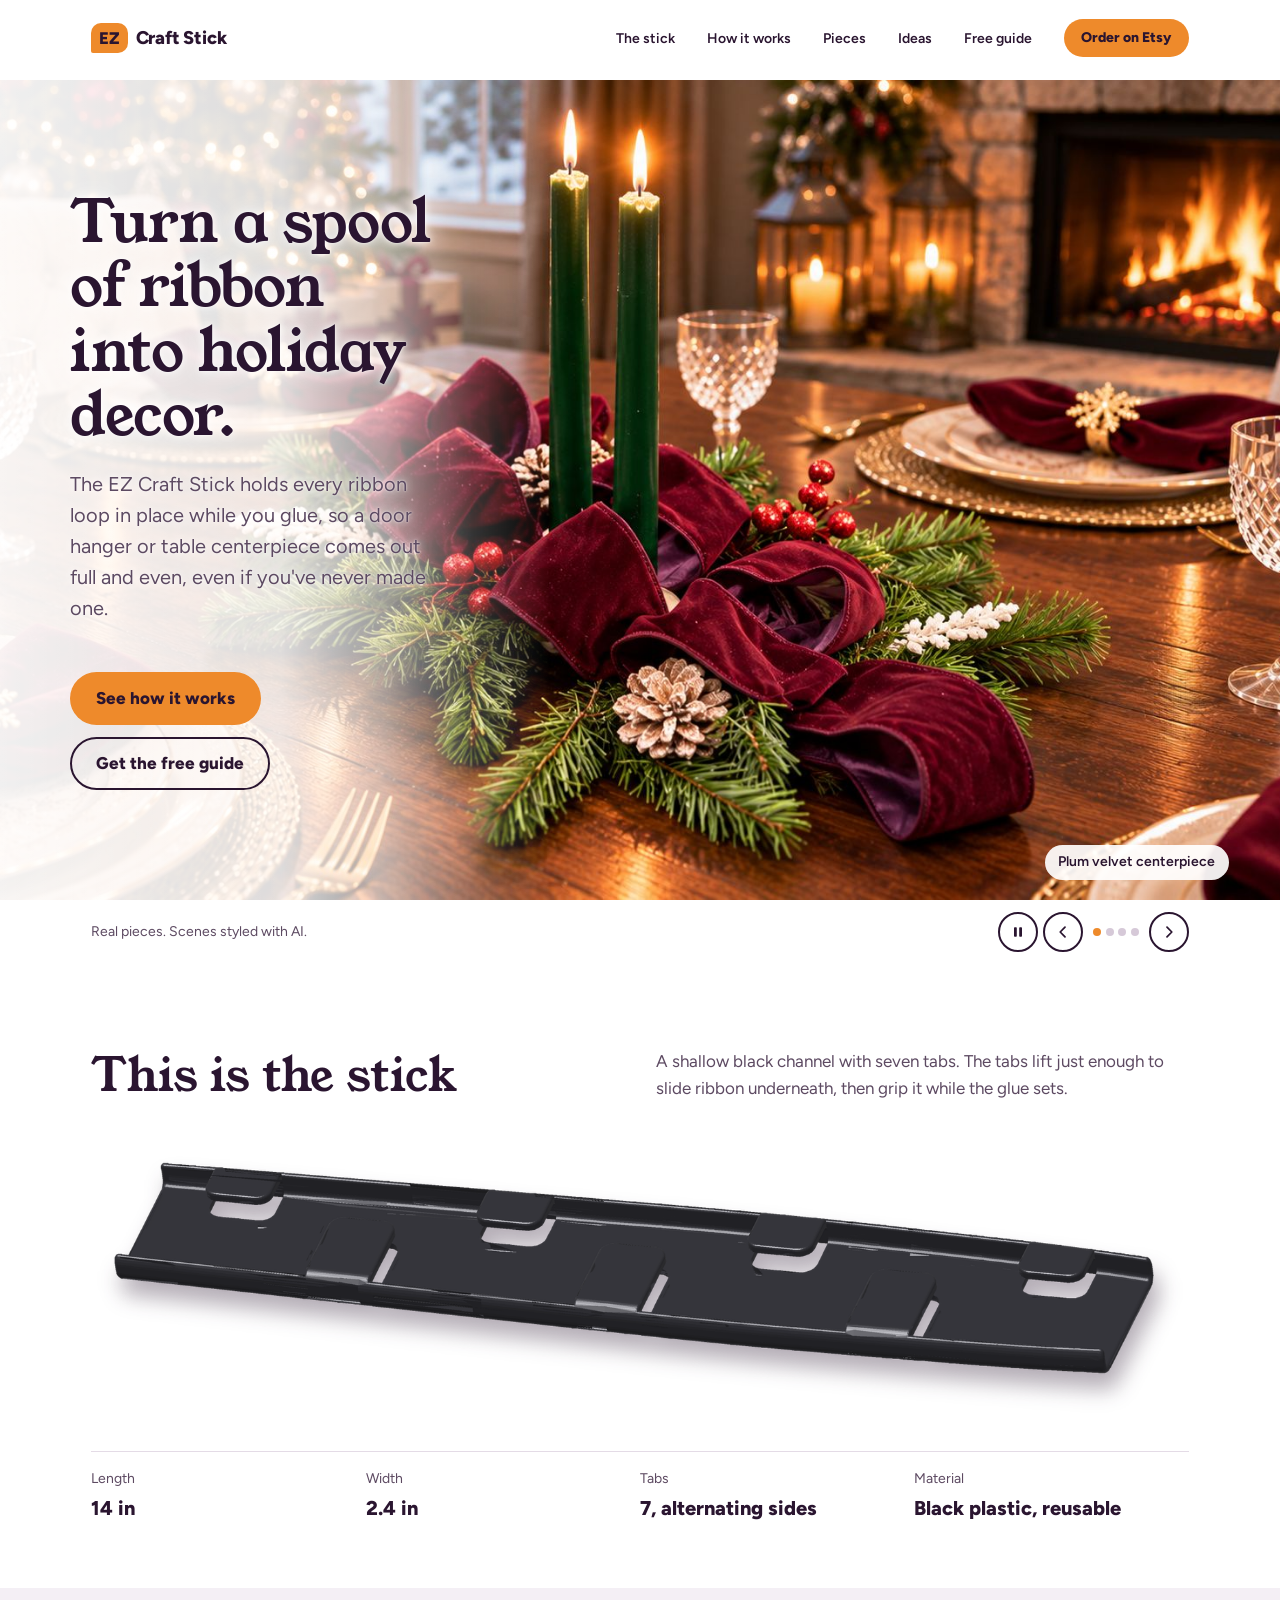
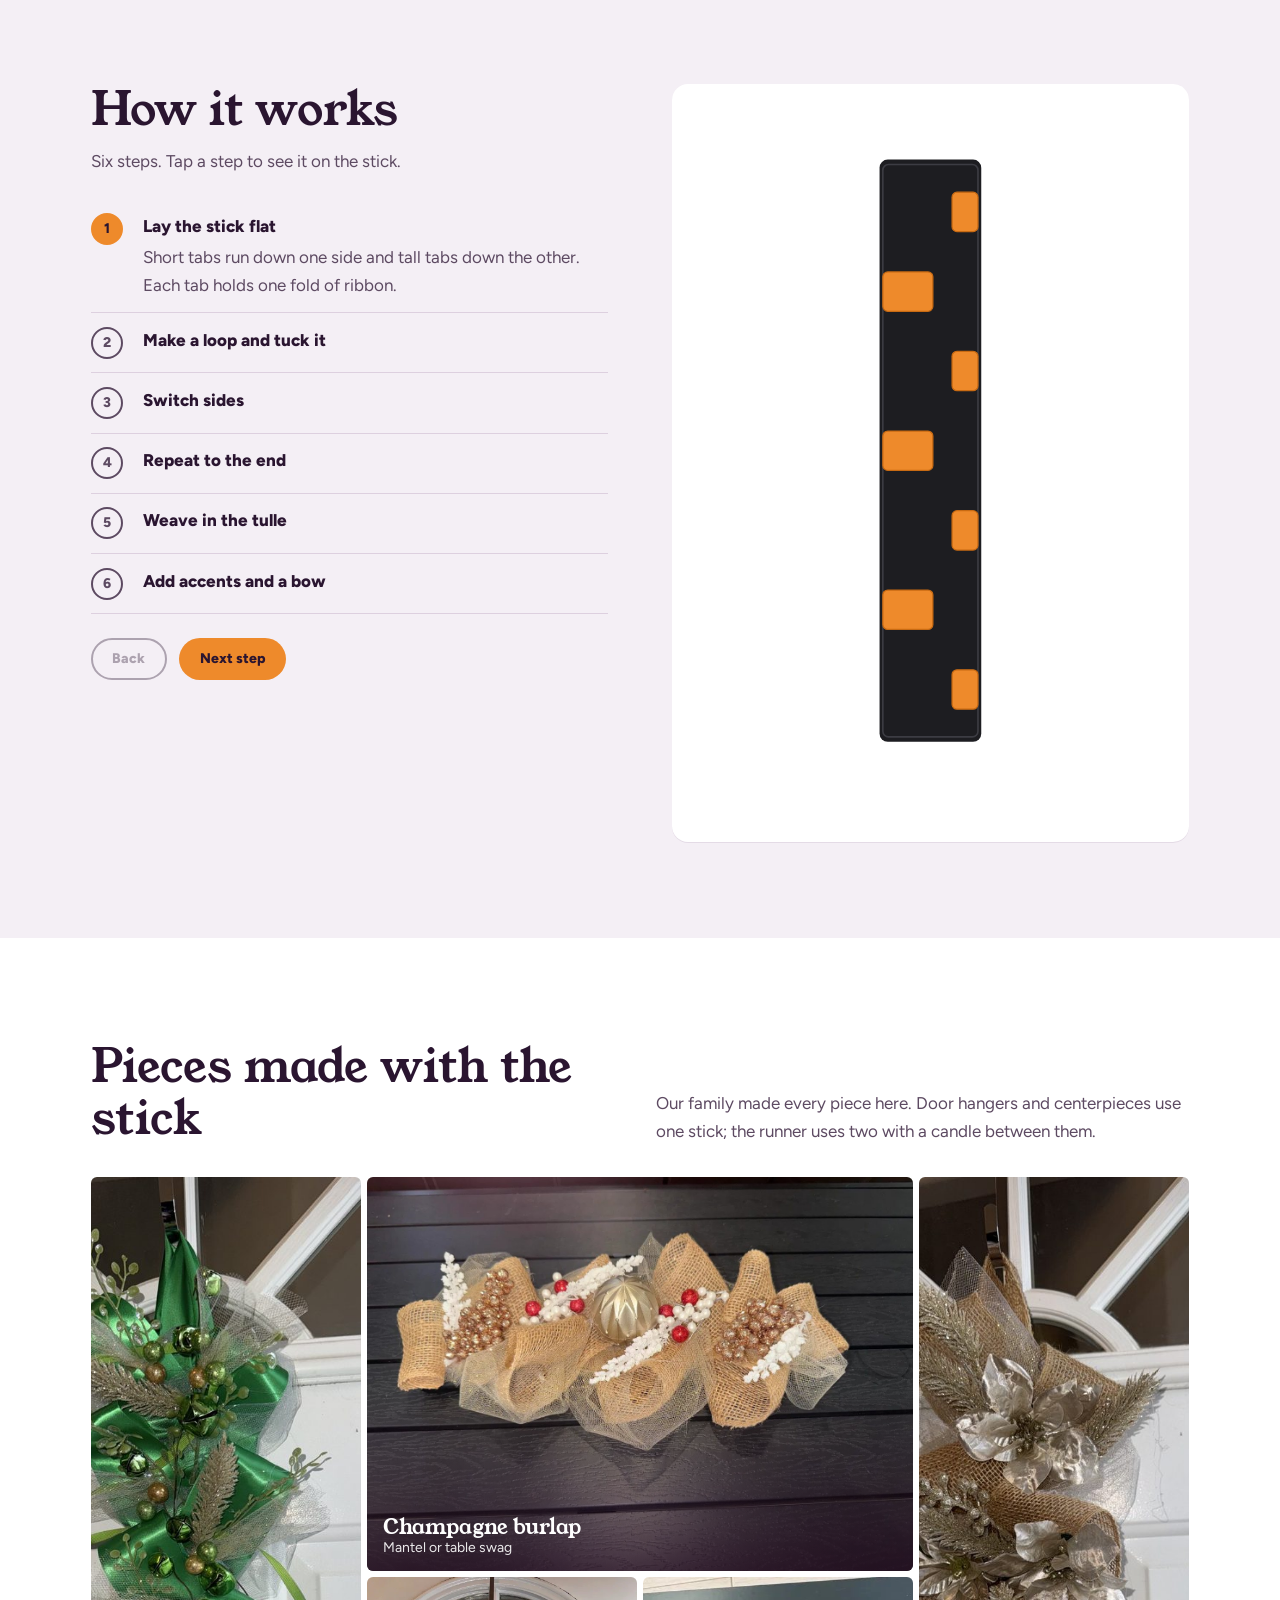
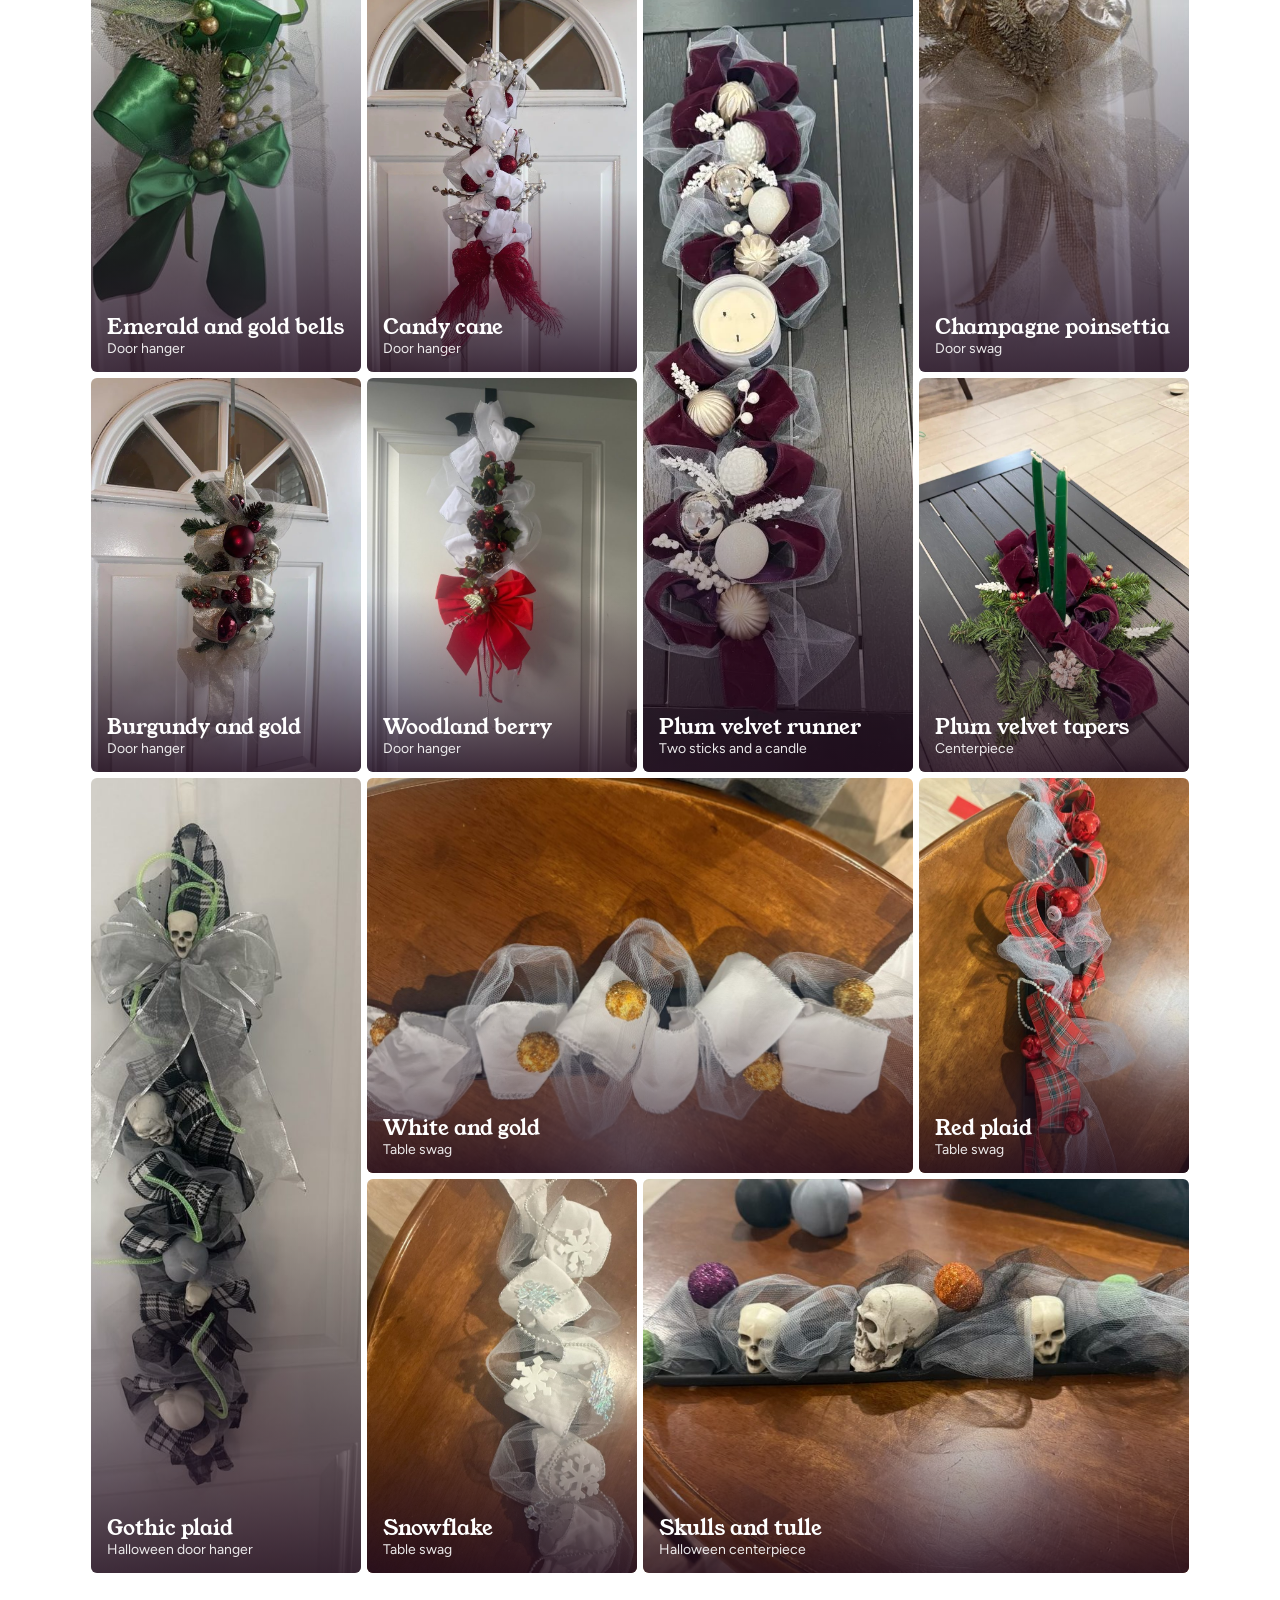
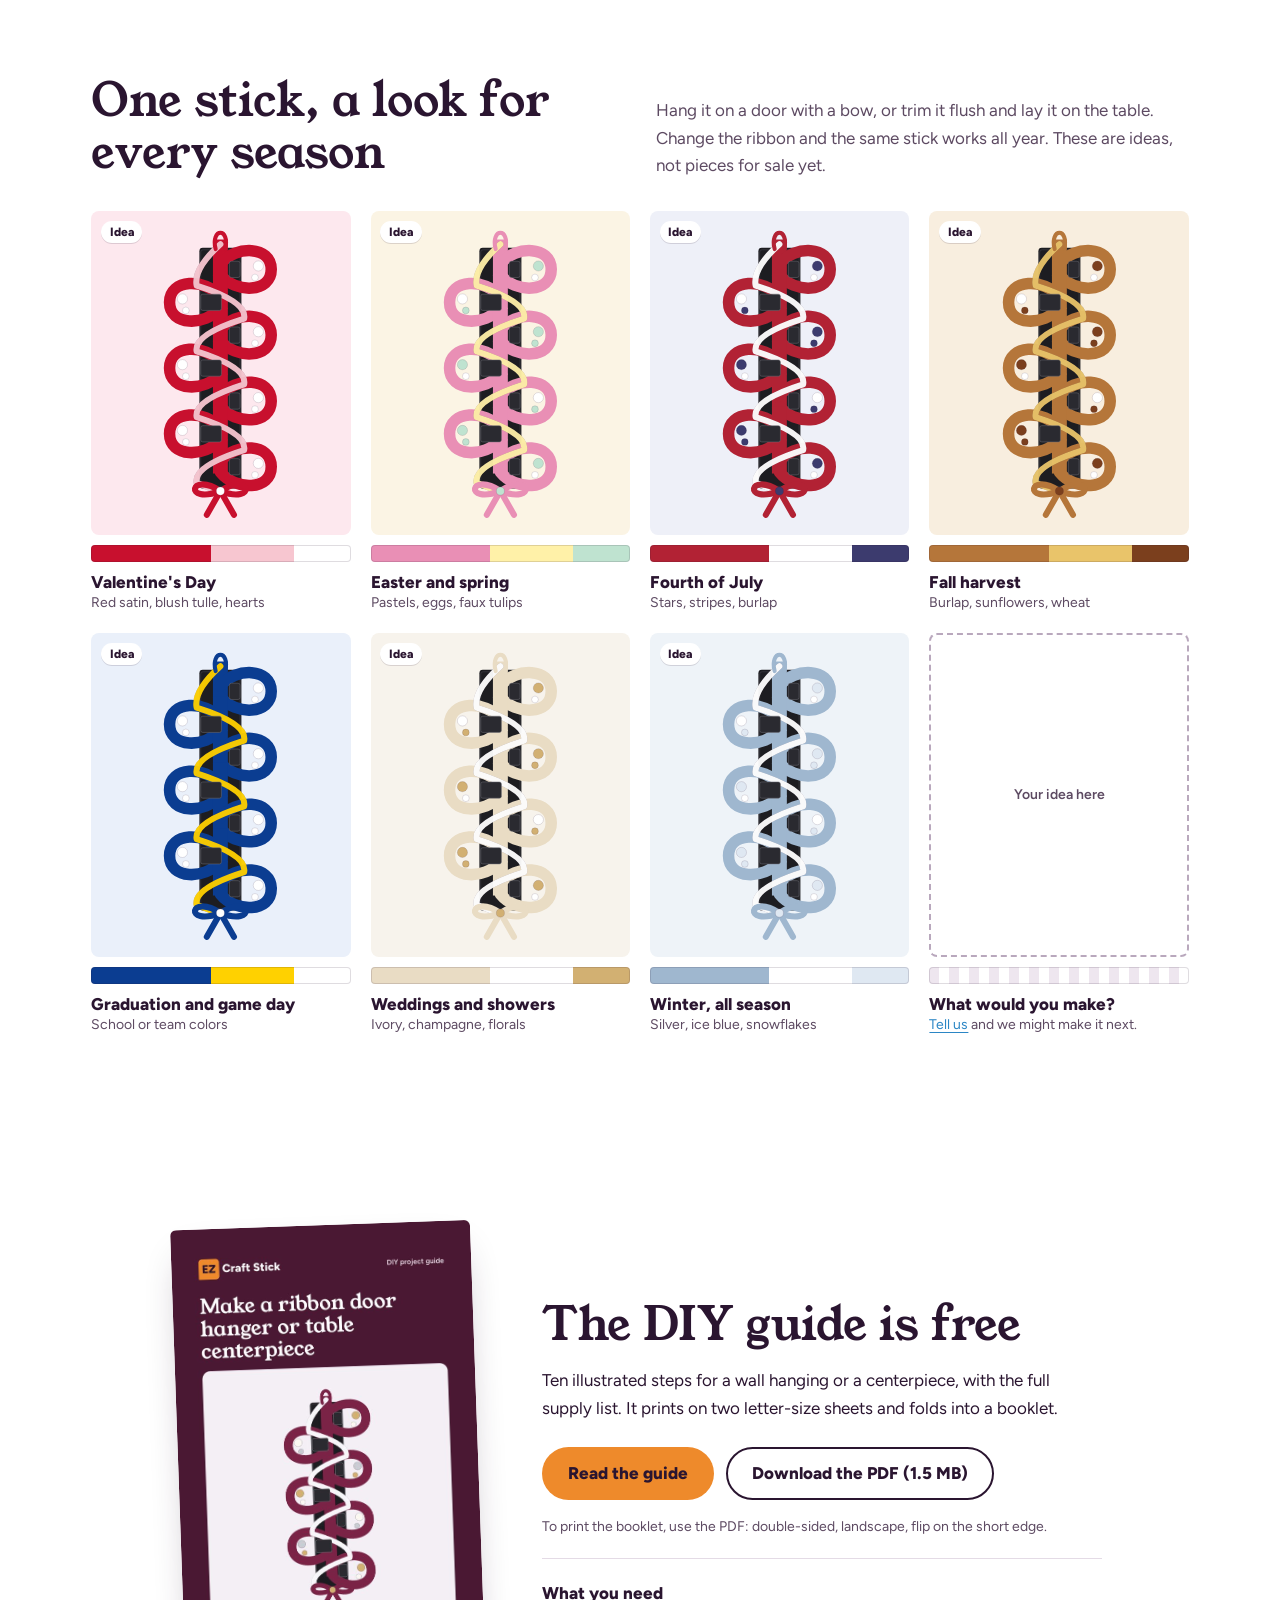
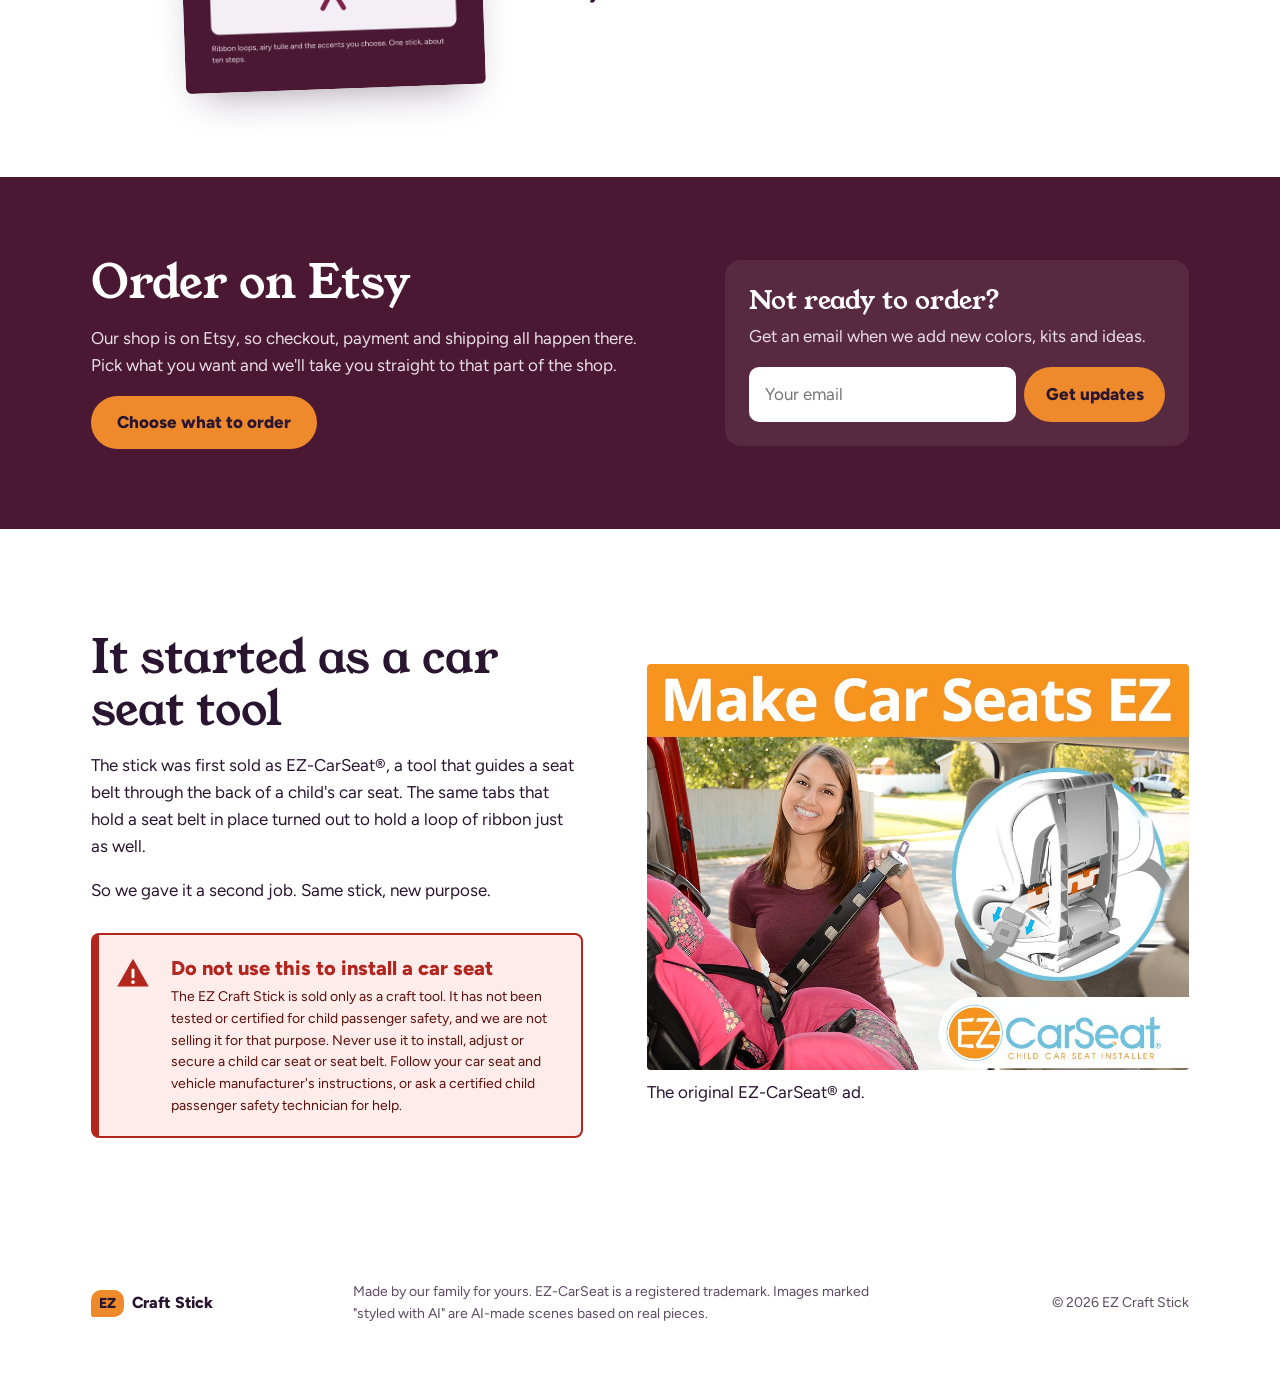
==== index.html @ 7031c2cc "Add EZ Craft Stick landing site Static site: home page, web guide, hidden makers page, DIY guide PDF" ====
<!DOCTYPE html>
<html lang="en">
<head>
  <meta charset="utf-8">
  <meta name="viewport" content="width=device-width, initial-scale=1">
  <title>EZ Craft Stick</title>
  <meta name="description" content="A 14-inch black stick with seven tabs that turns a spool of ribbon into a door hanger or table centerpiece. See how it works, get the free DIY guide, and sign up for launch updates.">
  <link rel="stylesheet" href="styles.css">
</head>
<body>
  <a class="skip" href="#main">Skip to content</a>

  <header class="site-header" id="site-header">
    <div class="site-header__inner">
      <a class="wordmark" href="#top" aria-label="EZ Craft Stick home">
        <span class="wordmark__ez">EZ</span><span class="wordmark__name">Craft Stick</span>
      </a>
      <button type="button" class="menu-btn" aria-expanded="false" aria-controls="main-nav">
        <svg viewBox="0 0 24 24" aria-hidden="true"><path class="i-open" d="M4 7h16M4 12h16M4 17h16"/><path class="i-close" d="M6 6l12 12M18 6 6 18"/></svg>
        <span>Menu</span>
      </button>
      <nav aria-label="Main" id="main-nav">
        <ul class="nav">
          <li><a href="#stick">The stick</a></li>
          <li><a href="#how">How it works</a></li>
          <li><a href="#pieces">Pieces</a></li>
          <li><a href="#ideas">Ideas</a></li>
          <li><a href="#guide">Free guide</a></li>
          <li><button type="button" class="nav__cta" data-open-order>Order on Etsy</button></li>
        </ul>
      </nav>
    </div>
  </header>

  <main id="main">
    <!-- HERO: full-screen rotating scenes with a white fade behind the text -->
    <section class="hero" id="top" aria-labelledby="hero-title">
      <div class="hero__stage carousel" id="hero-carousel" role="region" aria-roledescription="carousel" aria-label="Styled scenes">
        <div class="carousel__track">
          <figure class="carousel__slide is-active" role="group" aria-roledescription="slide" aria-label="1 of 4">
            <img src="assets/img/hero-plum-centerpiece.jpg" alt="Plum velvet centerpiece with green taper candles on a holiday dinner table" width="1672" height="941">
            <figcaption>Plum velvet centerpiece</figcaption>
          </figure>
          <figure class="carousel__slide" role="group" aria-roledescription="slide" aria-label="2 of 4">
            <img src="assets/img/hero-candy-cane-double-door.jpg" alt="Two white and red ribbon door hangers on a pair of white front doors decorated for Christmas" width="1672" height="941" loading="lazy">
            <figcaption>Candy cane door hangers, one per door</figcaption>
          </figure>
          <figure class="carousel__slide" role="group" aria-roledescription="slide" aria-label="3 of 4">
            <img src="assets/img/hero-snowflake-doorway.jpg" alt="White and silver ribbon door hanger with snowflakes on a dark front door with lanterns" width="1672" height="941" loading="lazy">
            <figcaption>Snowflake door hanger</figcaption>
          </figure>
          <figure class="carousel__slide" role="group" aria-roledescription="slide" aria-label="4 of 4">
            <img src="assets/img/hero-icy-winter-table.jpg" alt="White and silver ribbon table runner with snowflakes and candles on a long dining table" width="1672" height="941" loading="lazy">
            <figcaption>Icy winter table runner</figcaption>
          </figure>
        </div>
        <div class="hero__fade" aria-hidden="true"></div>
        <div class="hero__text">
          <h1 id="hero-title">Turn a spool of ribbon into holiday decor.</h1>
          <p>The EZ Craft Stick holds every ribbon loop in place while you glue, so a door hanger or table centerpiece comes out full and even, even if you've never made one.</p>
          <div class="actions">
            <a class="btn btn--primary" href="#how">See how it works</a>
            <a class="btn btn--quiet" href="#guide">Get the free guide</a>
          </div>
        </div>
      </div>
      <div class="hero__bar">
        <p class="carousel__note">Real pieces. Scenes styled with AI.</p>
        <div class="carousel__controls">
          <button type="button" class="carousel__btn" data-carousel="pause" aria-controls="hero-carousel" aria-label="Pause slideshow">
            <svg viewBox="0 0 20 20" aria-hidden="true"><rect class="i-pause" x="5" y="4" width="3.5" height="12" rx="1"/><rect class="i-pause" x="11.5" y="4" width="3.5" height="12" rx="1"/><path class="i-play" d="M6 4l10 6-10 6z"/></svg>
          </button>
          <button type="button" class="carousel__btn" data-carousel="prev" aria-controls="hero-carousel" aria-label="Previous scene">
            <svg viewBox="0 0 20 20" aria-hidden="true"><path d="M12.5 4L6.5 10l6 6" fill="none" stroke="currentColor" stroke-width="2.2" stroke-linecap="round" stroke-linejoin="round"/></svg>
          </button>
          <span class="carousel__dots" aria-hidden="true"><i class="is-active"></i><i></i><i></i><i></i></span>
          <button type="button" class="carousel__btn" data-carousel="next" aria-controls="hero-carousel" aria-label="Next scene">
            <svg viewBox="0 0 20 20" aria-hidden="true"><path d="M7.5 4l6 6-6 6" fill="none" stroke="currentColor" stroke-width="2.2" stroke-linecap="round" stroke-linejoin="round"/></svg>
          </button>
        </div>
      </div>
    </section>

    <!-- INSTAGRAM REELS: hidden until the videos and Instagram account exist. Remove "hidden" to show. -->
    <section class="reels" aria-labelledby="reels-title" hidden>
      <div class="reels__head">
        <h2 id="reels-title">Watch one come together</h2>
        <p>Short videos of the stick in action, from first loop to finished bow.</p>
      </div>
      <!-- TODO: replace these tiles with the Instagram embed or a feed widget once the account has reels -->
      <ul class="reels__row" role="list">
        <li class="reel">
          <img src="assets/img/emerald-bells-door-hanger.jpg" alt="" width="952" height="1269" loading="lazy">
          <span class="reel__play" aria-hidden="true"><svg viewBox="0 0 24 24"><path d="M8 5l12 7-12 7z"/></svg></span>
          <span class="reel__caption">Emerald bells, start to finish</span>
        </li>
        <li class="reel">
          <img src="assets/img/candy-cane-door-hanger.jpg" alt="" width="952" height="1269" loading="lazy">
          <span class="reel__play" aria-hidden="true"><svg viewBox="0 0 24 24"><path d="M8 5l12 7-12 7z"/></svg></span>
          <span class="reel__caption">How to tuck a loop under a tab</span>
        </li>
        <li class="reel">
          <img src="assets/img/plum-velvet-table-runner.jpg" alt="" width="952" height="1269" loading="lazy">
          <span class="reel__play" aria-hidden="true"><svg viewBox="0 0 24 24"><path d="M8 5l12 7-12 7z"/></svg></span>
          <span class="reel__caption">Two sticks, one table runner</span>
        </li>
        <li class="reel">
          <img src="assets/img/burgundy-gold-door-hanger.jpg" alt="" width="952" height="1269" loading="lazy">
          <span class="reel__play" aria-hidden="true"><svg viewBox="0 0 24 24"><path d="M8 5l12 7-12 7z"/></svg></span>
          <span class="reel__caption">Weaving in the tulle</span>
        </li>
        <li class="reel">
          <img src="assets/img/plum-velvet-taper-centerpiece.jpg" alt="" width="952" height="1269" loading="lazy">
          <span class="reel__play" aria-hidden="true"><svg viewBox="0 0 24 24"><path d="M8 5l12 7-12 7z"/></svg></span>
          <span class="reel__caption">A taper candle centerpiece</span>
        </li>
      </ul>
      <p class="reels__soon">Reels coming soon. These tiles show where the videos will play.</p>
    </section>

    <!-- THE STICK -->
    <section class="stick" id="stick" aria-labelledby="stick-title">
      <div class="stick__head">
        <h2 id="stick-title">This is the stick</h2>
        <p>A shallow black channel with seven tabs. The tabs lift just enough to slide ribbon underneath, then grip it while the glue sets.</p>
      </div>
      <figure class="stick__figure">
        <img src="assets/img/stick-black-3d.png" alt="The EZ Craft Stick: a long black plastic channel with tabs along both edges" width="1600" height="391">
      </figure>
      <dl class="specs">
        <div><dt>Length</dt><dd>14 in</dd></div>
        <div><dt>Width</dt><dd>2.4 in</dd></div>
        <div><dt>Tabs</dt><dd>7, alternating sides</dd></div>
        <div><dt>Material</dt><dd>Black plastic, reusable</dd></div>
      </dl>
    </section>

    <!-- HOW IT WORKS: interactive, a real sequence -->
    <section class="how" id="how" aria-labelledby="how-title">
      <div class="how__inner">
        <div class="how__head">
          <h2 id="how-title">How it works</h2>
          <p class="how__lede">Six steps. Tap a step to see it on the stick.</p>
        </div>
        <div class="how__copy">

          <ol class="stepper" id="stepper">
            <li>
              <button type="button" aria-controls="diagram" data-go="1">
                <span class="stepper__title">Lay the stick flat</span>
                <span class="stepper__body">Short tabs run down one side and tall tabs down the other. Each tab holds one fold of ribbon.</span>
              </button>
            </li>
            <li>
              <button type="button" aria-controls="diagram" data-go="2">
                <span class="stepper__title">Make a loop and tuck it</span>
                <span class="stepper__body">Pull the ribbon about 4 inches back over your fingers to form a loop. Tuck both edges under the top tab and glue.</span>
              </button>
            </li>
            <li>
              <button type="button" aria-controls="diagram" data-go="3">
                <span class="stepper__title">Switch sides</span>
                <span class="stepper__body">Make the next loop on the opposite side and tuck it under the next tab.</span>
              </button>
            </li>
            <li>
              <button type="button" aria-controls="diagram" data-go="4">
                <span class="stepper__title">Repeat to the end</span>
                <span class="stepper__body">Keep alternating, one loop per tab. Glue the ribbon at the bottom and trim.</span>
              </button>
            </li>
            <li>
              <button type="button" aria-controls="diagram" data-go="5">
                <span class="stepper__title">Weave in the tulle</span>
                <span class="stepper__body">Glue the tulle at the bottom, weave it back and forth between the loops, then fluff it.</span>
              </button>
            </li>
            <li>
              <button type="button" aria-controls="diagram" data-go="6">
                <span class="stepper__title">Add accents and a bow</span>
                <span class="stepper__body">Glue in ornaments, berries or stems. For a door hanger, add a hanging loop at the top and a bow at the bottom.</span>
              </button>
            </li>
          </ol>

          <div class="step-detail" aria-hidden="true">
            <p class="step-detail__count">Step <span data-detail="n">1</span> of 6</p>
            <h3 data-detail="title">Lay the stick flat</h3>
            <p data-detail="body">Short tabs run down one side and tall tabs down the other. Each tab holds one fold of ribbon.</p>
          </div>

          <div class="stepper__nav">
            <button type="button" class="btn btn--quiet btn--small" id="prev">Back</button>
            <button type="button" class="btn btn--primary btn--small" id="next">Next step</button>
          </div>
        </div>

        <figure class="how__diagram" id="diagram" data-step="1">
          <div class="how__card">
          <svg class="steps-svg" role="img" aria-labelledby="diagram-status" viewBox="0 12 400 856">
<defs><filter id="soft" x="-20%" y="-20%" width="140%" height="140%"><feDropShadow dx="0" dy="3" stdDeviation="4" flood-color="#2a1530" flood-opacity=".25"/></filter></defs>
<g data-layer="stick"><rect class="st-body" x="138.0" y="70" width="124" height="710" rx="10"/>
<rect class="st-rail" x="142.0" y="76" width="116" height="698" rx="7"/></g>
<path class="rb rb-spine" data-step="2" pathLength="1" d="M200 46 L200 153.8"/>
<path class="rb rb-loop" data-step="2" pathLength="1" d="M200 117.8 C245 61.8 350 63.8 350 133.8 C350 203.8 245 205.8 200 149.8"/>
<path class="rb rb-spine" data-step="3" pathLength="1" d="M200 149.8 L200 251.0"/>
<path class="rb rb-loop" data-step="3" pathLength="1" d="M200 215.0 C155 159.0 50 161.0 50 231.0 C50 301.0 155 303.0 200 247.0"/>
<path class="rb rb-spine" data-step="4" pathLength="1" d="M200 247.0 L200 347.8"/>
<path class="rb rb-loop" data-step="4" pathLength="1" d="M200 311.8 C245 255.8 350 257.8 350 327.8 C350 397.8 245 399.8 200 343.8"/>
<path class="rb rb-spine" data-step="4" pathLength="1" d="M200 343.8 L200 445.0"/>
<path class="rb rb-loop" data-step="4" pathLength="1" d="M200 409.0 C155 353.0 50 355.0 50 425.0 C50 495.0 155 497.0 200 441.0"/>
<path class="rb rb-spine" data-step="4" pathLength="1" d="M200 441.0 L200 542.2"/>
<path class="rb rb-loop" data-step="4" pathLength="1" d="M200 506.2 C245 450.2 350 452.2 350 522.2 C350 592.2 245 594.2 200 538.2"/>
<path class="rb rb-spine" data-step="4" pathLength="1" d="M200 538.2 L200 639.0"/>
<path class="rb rb-loop" data-step="4" pathLength="1" d="M200 603.0 C155 547.0 50 549.0 50 619.0 C50 689.0 155 691.0 200 635.0"/>
<path class="rb rb-spine" data-step="4" pathLength="1" d="M200 635.0 L200 736.2"/>
<path class="rb rb-loop" data-step="4" pathLength="1" d="M200 700.2 C245 644.2 350 646.2 350 716.2 C350 786.2 245 788.2 200 732.2"/>
<path class="tulle" data-step="5" pathLength="1" d="M200 60 Q120 132 130 182 Q280 229 270 279 Q120 326 130 376 Q280 423 270 473 Q120 520 130 570 Q280 617 270 667 Q120 714 130 764 L200 790"/>
<rect class="tab" data-tab="1" x="226.4" y="109.8" width="31.6" height="48.0" rx="6"/>
<rect class="tab" data-tab="2" x="142.0" y="207.0" width="61.0" height="48.0" rx="6"/>
<rect class="tab" data-tab="3" x="226.4" y="303.8" width="31.6" height="48.0" rx="6"/>
<rect class="tab" data-tab="4" x="142.0" y="401.0" width="61.0" height="48.0" rx="6"/>
<rect class="tab" data-tab="5" x="226.4" y="498.2" width="31.6" height="48.0" rx="6"/>
<rect class="tab" data-tab="6" x="142.0" y="595.0" width="61.0" height="48.0" rx="6"/>
<rect class="tab" data-tab="7" x="226.4" y="692.2" width="31.6" height="48.0" rx="6"/>
<circle class="orn orn-gold" data-step="6" cx="312" cy="123.8" r="15"/>
<circle class="orn orn-pearl" data-step="6" cx="302" cy="157.8" r="10"/>
<circle class="orn orn-pearl" data-step="6" cx="88" cy="221.0" r="15"/>
<circle class="orn orn-silver" data-step="6" cx="98" cy="255.0" r="10"/>
<circle class="orn orn-silver" data-step="6" cx="312" cy="317.8" r="15"/>
<circle class="orn orn-gold" data-step="6" cx="302" cy="351.8" r="10"/>
<circle class="orn orn-gold" data-step="6" cx="88" cy="415.0" r="15"/>
<circle class="orn orn-pearl" data-step="6" cx="98" cy="449.0" r="10"/>
<circle class="orn orn-pearl" data-step="6" cx="312" cy="512.2" r="15"/>
<circle class="orn orn-silver" data-step="6" cx="302" cy="546.2" r="10"/>
<circle class="orn orn-silver" data-step="6" cx="88" cy="609.0" r="15"/>
<circle class="orn orn-gold" data-step="6" cx="98" cy="643.0" r="10"/>
<circle class="orn orn-gold" data-step="6" cx="312" cy="706.2" r="15"/>
<circle class="orn orn-pearl" data-step="6" cx="302" cy="740.2" r="10"/>
<path class="rb rb-hang" data-step="6" pathLength="1" d="M186 74 C170 10 230 10 214 74"/>
<g class="bow" data-step="6"><path class="rb rb-bow" d="M200 788 C110 728 90 828 200 788"/><path class="rb rb-bow" d="M200 788 C290 728 310 828 200 788"/><path class="rb rb-bow" d="M200 788 L160 858"/><path class="rb rb-bow" d="M200 788 L240 858"/><circle class="orn orn-gold" cx="200" cy="788" r="12"/></g>
</svg>

          </div>
          <figcaption class="sr-only" aria-live="polite" id="diagram-status">Step 1 of 6: Lay the stick flat</figcaption>
        </figure>
      </div>
    </section>

    <!-- PIECES: real photos only, one photo per piece -->
    <section class="pieces" id="pieces" aria-labelledby="pieces-title">
      <div class="pieces__head">
        <h2 id="pieces-title">Pieces made with the stick</h2>
        <p>Our family made every piece here. Door hangers and centerpieces use one stick; the runner uses two with a candle between them.</p>
      </div>
      <div class="mosaic">
        <figure class="tile tile--tall">
          <img src="assets/img/emerald-bells-door-hanger.jpg" alt="Emerald satin ribbon loops with gold tulle, green bells and gold picks on a white door" loading="lazy">
          <figcaption><strong>Emerald and gold bells</strong><span>Door hanger</span></figcaption>
        </figure>
        <figure class="tile tile--wide">
          <img src="assets/img/champagne-burlap-swag.jpg" alt="Burlap ribbon loops with champagne tulle, gold berries, white sprigs and a gold ornament on a dark table" loading="lazy">
          <figcaption><strong>Champagne burlap</strong><span>Mantel or table swag</span></figcaption>
        </figure>
        <figure class="tile tile--tall">
          <img src="assets/img/champagne-poinsettia-door-swag.jpg" alt="Burlap and champagne ribbon with metallic poinsettias and gold foliage on a white door" loading="lazy">
          <figcaption><strong>Champagne poinsettia</strong><span>Door swag</span></figcaption>
        </figure>
        <figure class="tile">
          <img src="assets/img/candy-cane-door-hanger.jpg" alt="White ribbon loops with red ornaments, pearl sprigs and a red mesh bow on a white door" loading="lazy">
          <figcaption><strong>Candy cane</strong><span>Door hanger</span></figcaption>
        </figure>
        <figure class="tile tile--tall">
          <img src="assets/img/plum-velvet-table-runner.jpg" alt="Plum velvet ribbon loops with silver and champagne ornaments around a white candle on a table" loading="lazy">
          <figcaption><strong>Plum velvet runner</strong><span>Two sticks and a candle</span></figcaption>
        </figure>
        <figure class="tile">
          <img src="assets/img/burgundy-gold-door-hanger.jpg" alt="Gold ribbon loops with greenery, pinecones and burgundy ornaments on a white door" loading="lazy">
          <figcaption><strong>Burgundy and gold</strong><span>Door hanger</span></figcaption>
        </figure>
        <figure class="tile">
          <img src="assets/img/woodland-berry-door-hanger.jpg" alt="White ribbon with pinecones, red berries and a red velvet bow on a white door" loading="lazy">
          <figcaption><strong>Woodland berry</strong><span>Door hanger</span></figcaption>
        </figure>
        <figure class="tile">
          <img src="assets/img/plum-velvet-taper-centerpiece.jpg" alt="Plum velvet ribbon with evergreen sprigs around two green taper candles" loading="lazy">
          <figcaption><strong>Plum velvet tapers</strong><span>Centerpiece</span></figcaption>
        </figure>
        <figure class="tile tile--tall">
          <img src="assets/img/gothic-plaid-door-hanger.jpg" alt="Black and white plaid ribbon with a skull, black ornaments and lime accents on a white door" loading="lazy">
          <figcaption><strong>Gothic plaid</strong><span>Halloween door hanger</span></figcaption>
        </figure>
        <figure class="tile tile--wide">
          <img src="assets/img/white-gold-table-swag.jpg" alt="White satin ribbon loops with gold glitter balls and tulle on a wood table" loading="lazy">
          <figcaption><strong>White and gold</strong><span>Table swag</span></figcaption>
        </figure>
        <figure class="tile">
          <img src="assets/img/red-plaid-table-swag.jpg" alt="Red plaid ribbon loops with red ornaments and pearl strands on a wood table" loading="lazy">
          <figcaption><strong>Red plaid</strong><span>Table swag</span></figcaption>
        </figure>
        <figure class="tile">
          <img src="assets/img/snowflake-table-swag.jpg" alt="White ribbon loops with ice-blue snowflakes and tulle on a wood table" loading="lazy">
          <figcaption><strong>Snowflake</strong><span>Table swag</span></figcaption>
        </figure>
        <figure class="tile tile--wide">
          <img src="assets/img/halloween-skull-centerpiece.jpg" alt="Gray tulle and ribbon with skulls and purple and orange ornaments on a round table" loading="lazy">
          <figcaption><strong>Skulls and tulle</strong><span>Halloween centerpiece</span></figcaption>
        </figure>
      </div>
    </section>

    <!-- IDEAS: illustrated placeholders until idea images are made -->
    <section class="ideas" id="ideas" aria-labelledby="ideas-title">
      <div class="ideas__head">
        <h2 id="ideas-title">One stick, a look for every season</h2>
        <p>Hang it on a door with a bow, or trim it flush and lay it on the table. Change the ribbon and the same stick works all year. These are ideas, not pieces for sale yet.</p>
      </div>
      <!-- TODO: swap each .idea__art illustration for an idea image (AI or real) once it exists -->
      <ul class="ideas__grid" role="list">
          <li class="idea" style="--rb:#c8102e;--tl:#f7c6d0;--o1:#ffffff;--bg:#fde8ee">
            <div class="idea__art"><svg class="idea-svg" aria-hidden="true" focusable="false" viewBox="10 0 380 880" aria-hidden="true">

<g data-layer="stick"><rect class="st-body" x="138.0" y="70" width="124" height="710" rx="10"/>
<rect class="st-rail" x="142.0" y="76" width="116" height="698" rx="7"/></g>
<path class="rb rb-spine" d="M200 46 L200 153.8"/>
<path class="rb rb-loop" d="M200 117.8 C245 61.8 350 63.8 350 133.8 C350 203.8 245 205.8 200 149.8"/>
<path class="rb rb-spine" d="M200 149.8 L200 251.0"/>
<path class="rb rb-loop" d="M200 215.0 C155 159.0 50 161.0 50 231.0 C50 301.0 155 303.0 200 247.0"/>
<path class="rb rb-spine" d="M200 247.0 L200 347.8"/>
<path class="rb rb-loop" d="M200 311.8 C245 255.8 350 257.8 350 327.8 C350 397.8 245 399.8 200 343.8"/>
<path class="rb rb-spine" d="M200 343.8 L200 445.0"/>
<path class="rb rb-loop" d="M200 409.0 C155 353.0 50 355.0 50 425.0 C50 495.0 155 497.0 200 441.0"/>
<path class="rb rb-spine" d="M200 441.0 L200 542.2"/>
<path class="rb rb-loop" d="M200 506.2 C245 450.2 350 452.2 350 522.2 C350 592.2 245 594.2 200 538.2"/>
<path class="rb rb-spine" d="M200 538.2 L200 639.0"/>
<path class="rb rb-loop" d="M200 603.0 C155 547.0 50 549.0 50 619.0 C50 689.0 155 691.0 200 635.0"/>
<path class="rb rb-spine" d="M200 635.0 L200 736.2"/>
<path class="rb rb-loop" d="M200 700.2 C245 644.2 350 646.2 350 716.2 C350 786.2 245 788.2 200 732.2"/>
<path class="tulle" d="M200 60 Q120 132 130 182 Q280 229 270 279 Q120 326 130 376 Q280 423 270 473 Q120 520 130 570 Q280 617 270 667 Q120 714 130 764 L200 790"/>
<rect class="tab" x="226.4" y="109.8" width="31.6" height="48.0" rx="6"/>
<rect class="tab" x="142.0" y="207.0" width="61.0" height="48.0" rx="6"/>
<rect class="tab" x="226.4" y="303.8" width="31.6" height="48.0" rx="6"/>
<rect class="tab" x="142.0" y="401.0" width="61.0" height="48.0" rx="6"/>
<rect class="tab" x="226.4" y="498.2" width="31.6" height="48.0" rx="6"/>
<rect class="tab" x="142.0" y="595.0" width="61.0" height="48.0" rx="6"/>
<rect class="tab" x="226.4" y="692.2" width="31.6" height="48.0" rx="6"/>
<circle class="orn orn-gold" cx="312" cy="123.8" r="15"/>
<circle class="orn orn-pearl" cx="302" cy="157.8" r="10"/>
<circle class="orn orn-pearl" cx="88" cy="221.0" r="15"/>
<circle class="orn orn-silver" cx="98" cy="255.0" r="10"/>
<circle class="orn orn-silver" cx="312" cy="317.8" r="15"/>
<circle class="orn orn-gold" cx="302" cy="351.8" r="10"/>
<circle class="orn orn-gold" cx="88" cy="415.0" r="15"/>
<circle class="orn orn-pearl" cx="98" cy="449.0" r="10"/>
<circle class="orn orn-pearl" cx="312" cy="512.2" r="15"/>
<circle class="orn orn-silver" cx="302" cy="546.2" r="10"/>
<circle class="orn orn-silver" cx="88" cy="609.0" r="15"/>
<circle class="orn orn-gold" cx="98" cy="643.0" r="10"/>
<circle class="orn orn-gold" cx="312" cy="706.2" r="15"/>
<circle class="orn orn-pearl" cx="302" cy="740.2" r="10"/>
<path class="rb rb-hang" d="M186 74 C170 10 230 10 214 74"/>
<g class="bow"><path class="rb rb-bow" d="M200 788 C110 728 90 828 200 788"/><path class="rb rb-bow" d="M200 788 C290 728 310 828 200 788"/><path class="rb rb-bow" d="M200 788 L160 858"/><path class="rb rb-bow" d="M200 788 L240 858"/><circle class="orn orn-gold" cx="200" cy="788" r="12"/></g>
</svg>
<span class="idea__badge">Idea</span></div>
            <span class="swatch" style="--a:#c8102e;--b:#f7c6d0;--c:#ffffff" aria-hidden="true"></span>
            <strong>Valentine's Day</strong><span>Red satin, blush tulle, hearts</span>
          </li>
          <li class="idea" style="--rb:#e98fb5;--tl:#fff1a8;--o1:#bfe3d0;--bg:#fbf4e4">
            <div class="idea__art"><svg class="idea-svg" aria-hidden="true" focusable="false" viewBox="10 0 380 880" aria-hidden="true">

<g data-layer="stick"><rect class="st-body" x="138.0" y="70" width="124" height="710" rx="10"/>
<rect class="st-rail" x="142.0" y="76" width="116" height="698" rx="7"/></g>
<path class="rb rb-spine" d="M200 46 L200 153.8"/>
<path class="rb rb-loop" d="M200 117.8 C245 61.8 350 63.8 350 133.8 C350 203.8 245 205.8 200 149.8"/>
<path class="rb rb-spine" d="M200 149.8 L200 251.0"/>
<path class="rb rb-loop" d="M200 215.0 C155 159.0 50 161.0 50 231.0 C50 301.0 155 303.0 200 247.0"/>
<path class="rb rb-spine" d="M200 247.0 L200 347.8"/>
<path class="rb rb-loop" d="M200 311.8 C245 255.8 350 257.8 350 327.8 C350 397.8 245 399.8 200 343.8"/>
<path class="rb rb-spine" d="M200 343.8 L200 445.0"/>
<path class="rb rb-loop" d="M200 409.0 C155 353.0 50 355.0 50 425.0 C50 495.0 155 497.0 200 441.0"/>
<path class="rb rb-spine" d="M200 441.0 L200 542.2"/>
<path class="rb rb-loop" d="M200 506.2 C245 450.2 350 452.2 350 522.2 C350 592.2 245 594.2 200 538.2"/>
<path class="rb rb-spine" d="M200 538.2 L200 639.0"/>
<path class="rb rb-loop" d="M200 603.0 C155 547.0 50 549.0 50 619.0 C50 689.0 155 691.0 200 635.0"/>
<path class="rb rb-spine" d="M200 635.0 L200 736.2"/>
<path class="rb rb-loop" d="M200 700.2 C245 644.2 350 646.2 350 716.2 C350 786.2 245 788.2 200 732.2"/>
<path class="tulle" d="M200 60 Q120 132 130 182 Q280 229 270 279 Q120 326 130 376 Q280 423 270 473 Q120 520 130 570 Q280 617 270 667 Q120 714 130 764 L200 790"/>
<rect class="tab" x="226.4" y="109.8" width="31.6" height="48.0" rx="6"/>
<rect class="tab" x="142.0" y="207.0" width="61.0" height="48.0" rx="6"/>
<rect class="tab" x="226.4" y="303.8" width="31.6" height="48.0" rx="6"/>
<rect class="tab" x="142.0" y="401.0" width="61.0" height="48.0" rx="6"/>
<rect class="tab" x="226.4" y="498.2" width="31.6" height="48.0" rx="6"/>
<rect class="tab" x="142.0" y="595.0" width="61.0" height="48.0" rx="6"/>
<rect class="tab" x="226.4" y="692.2" width="31.6" height="48.0" rx="6"/>
<circle class="orn orn-gold" cx="312" cy="123.8" r="15"/>
<circle class="orn orn-pearl" cx="302" cy="157.8" r="10"/>
<circle class="orn orn-pearl" cx="88" cy="221.0" r="15"/>
<circle class="orn orn-silver" cx="98" cy="255.0" r="10"/>
<circle class="orn orn-silver" cx="312" cy="317.8" r="15"/>
<circle class="orn orn-gold" cx="302" cy="351.8" r="10"/>
<circle class="orn orn-gold" cx="88" cy="415.0" r="15"/>
<circle class="orn orn-pearl" cx="98" cy="449.0" r="10"/>
<circle class="orn orn-pearl" cx="312" cy="512.2" r="15"/>
<circle class="orn orn-silver" cx="302" cy="546.2" r="10"/>
<circle class="orn orn-silver" cx="88" cy="609.0" r="15"/>
<circle class="orn orn-gold" cx="98" cy="643.0" r="10"/>
<circle class="orn orn-gold" cx="312" cy="706.2" r="15"/>
<circle class="orn orn-pearl" cx="302" cy="740.2" r="10"/>
<path class="rb rb-hang" d="M186 74 C170 10 230 10 214 74"/>
<g class="bow"><path class="rb rb-bow" d="M200 788 C110 728 90 828 200 788"/><path class="rb rb-bow" d="M200 788 C290 728 310 828 200 788"/><path class="rb rb-bow" d="M200 788 L160 858"/><path class="rb rb-bow" d="M200 788 L240 858"/><circle class="orn orn-gold" cx="200" cy="788" r="12"/></g>
</svg>
<span class="idea__badge">Idea</span></div>
            <span class="swatch" style="--a:#e98fb5;--b:#fff1a8;--c:#bfe3d0" aria-hidden="true"></span>
            <strong>Easter and spring</strong><span>Pastels, eggs, faux tulips</span>
          </li>
          <li class="idea" style="--rb:#b22234;--tl:#ffffff;--o1:#3c3b6e;--bg:#eef0f8">
            <div class="idea__art"><svg class="idea-svg" aria-hidden="true" focusable="false" viewBox="10 0 380 880" aria-hidden="true">

<g data-layer="stick"><rect class="st-body" x="138.0" y="70" width="124" height="710" rx="10"/>
<rect class="st-rail" x="142.0" y="76" width="116" height="698" rx="7"/></g>
<path class="rb rb-spine" d="M200 46 L200 153.8"/>
<path class="rb rb-loop" d="M200 117.8 C245 61.8 350 63.8 350 133.8 C350 203.8 245 205.8 200 149.8"/>
<path class="rb rb-spine" d="M200 149.8 L200 251.0"/>
<path class="rb rb-loop" d="M200 215.0 C155 159.0 50 161.0 50 231.0 C50 301.0 155 303.0 200 247.0"/>
<path class="rb rb-spine" d="M200 247.0 L200 347.8"/>
<path class="rb rb-loop" d="M200 311.8 C245 255.8 350 257.8 350 327.8 C350 397.8 245 399.8 200 343.8"/>
<path class="rb rb-spine" d="M200 343.8 L200 445.0"/>
<path class="rb rb-loop" d="M200 409.0 C155 353.0 50 355.0 50 425.0 C50 495.0 155 497.0 200 441.0"/>
<path class="rb rb-spine" d="M200 441.0 L200 542.2"/>
<path class="rb rb-loop" d="M200 506.2 C245 450.2 350 452.2 350 522.2 C350 592.2 245 594.2 200 538.2"/>
<path class="rb rb-spine" d="M200 538.2 L200 639.0"/>
<path class="rb rb-loop" d="M200 603.0 C155 547.0 50 549.0 50 619.0 C50 689.0 155 691.0 200 635.0"/>
<path class="rb rb-spine" d="M200 635.0 L200 736.2"/>
<path class="rb rb-loop" d="M200 700.2 C245 644.2 350 646.2 350 716.2 C350 786.2 245 788.2 200 732.2"/>
<path class="tulle" d="M200 60 Q120 132 130 182 Q280 229 270 279 Q120 326 130 376 Q280 423 270 473 Q120 520 130 570 Q280 617 270 667 Q120 714 130 764 L200 790"/>
<rect class="tab" x="226.4" y="109.8" width="31.6" height="48.0" rx="6"/>
<rect class="tab" x="142.0" y="207.0" width="61.0" height="48.0" rx="6"/>
<rect class="tab" x="226.4" y="303.8" width="31.6" height="48.0" rx="6"/>
<rect class="tab" x="142.0" y="401.0" width="61.0" height="48.0" rx="6"/>
<rect class="tab" x="226.4" y="498.2" width="31.6" height="48.0" rx="6"/>
<rect class="tab" x="142.0" y="595.0" width="61.0" height="48.0" rx="6"/>
<rect class="tab" x="226.4" y="692.2" width="31.6" height="48.0" rx="6"/>
<circle class="orn orn-gold" cx="312" cy="123.8" r="15"/>
<circle class="orn orn-pearl" cx="302" cy="157.8" r="10"/>
<circle class="orn orn-pearl" cx="88" cy="221.0" r="15"/>
<circle class="orn orn-silver" cx="98" cy="255.0" r="10"/>
<circle class="orn orn-silver" cx="312" cy="317.8" r="15"/>
<circle class="orn orn-gold" cx="302" cy="351.8" r="10"/>
<circle class="orn orn-gold" cx="88" cy="415.0" r="15"/>
<circle class="orn orn-pearl" cx="98" cy="449.0" r="10"/>
<circle class="orn orn-pearl" cx="312" cy="512.2" r="15"/>
<circle class="orn orn-silver" cx="302" cy="546.2" r="10"/>
<circle class="orn orn-silver" cx="88" cy="609.0" r="15"/>
<circle class="orn orn-gold" cx="98" cy="643.0" r="10"/>
<circle class="orn orn-gold" cx="312" cy="706.2" r="15"/>
<circle class="orn orn-pearl" cx="302" cy="740.2" r="10"/>
<path class="rb rb-hang" d="M186 74 C170 10 230 10 214 74"/>
<g class="bow"><path class="rb rb-bow" d="M200 788 C110 728 90 828 200 788"/><path class="rb rb-bow" d="M200 788 C290 728 310 828 200 788"/><path class="rb rb-bow" d="M200 788 L160 858"/><path class="rb rb-bow" d="M200 788 L240 858"/><circle class="orn orn-gold" cx="200" cy="788" r="12"/></g>
</svg>
<span class="idea__badge">Idea</span></div>
            <span class="swatch" style="--a:#b22234;--b:#ffffff;--c:#3c3b6e" aria-hidden="true"></span>
            <strong>Fourth of July</strong><span>Stars, stripes, burlap</span>
          </li>
          <li class="idea" style="--rb:#b5763a;--tl:#e9c46a;--o1:#7b3f1d;--bg:#f8eedf">
            <div class="idea__art"><svg class="idea-svg" aria-hidden="true" focusable="false" viewBox="10 0 380 880" aria-hidden="true">

<g data-layer="stick"><rect class="st-body" x="138.0" y="70" width="124" height="710" rx="10"/>
<rect class="st-rail" x="142.0" y="76" width="116" height="698" rx="7"/></g>
<path class="rb rb-spine" d="M200 46 L200 153.8"/>
<path class="rb rb-loop" d="M200 117.8 C245 61.8 350 63.8 350 133.8 C350 203.8 245 205.8 200 149.8"/>
<path class="rb rb-spine" d="M200 149.8 L200 251.0"/>
<path class="rb rb-loop" d="M200 215.0 C155 159.0 50 161.0 50 231.0 C50 301.0 155 303.0 200 247.0"/>
<path class="rb rb-spine" d="M200 247.0 L200 347.8"/>
<path class="rb rb-loop" d="M200 311.8 C245 255.8 350 257.8 350 327.8 C350 397.8 245 399.8 200 343.8"/>
<path class="rb rb-spine" d="M200 343.8 L200 445.0"/>
<path class="rb rb-loop" d="M200 409.0 C155 353.0 50 355.0 50 425.0 C50 495.0 155 497.0 200 441.0"/>
<path class="rb rb-spine" d="M200 441.0 L200 542.2"/>
<path class="rb rb-loop" d="M200 506.2 C245 450.2 350 452.2 350 522.2 C350 592.2 245 594.2 200 538.2"/>
<path class="rb rb-spine" d="M200 538.2 L200 639.0"/>
<path class="rb rb-loop" d="M200 603.0 C155 547.0 50 549.0 50 619.0 C50 689.0 155 691.0 200 635.0"/>
<path class="rb rb-spine" d="M200 635.0 L200 736.2"/>
<path class="rb rb-loop" d="M200 700.2 C245 644.2 350 646.2 350 716.2 C350 786.2 245 788.2 200 732.2"/>
<path class="tulle" d="M200 60 Q120 132 130 182 Q280 229 270 279 Q120 326 130 376 Q280 423 270 473 Q120 520 130 570 Q280 617 270 667 Q120 714 130 764 L200 790"/>
<rect class="tab" x="226.4" y="109.8" width="31.6" height="48.0" rx="6"/>
<rect class="tab" x="142.0" y="207.0" width="61.0" height="48.0" rx="6"/>
<rect class="tab" x="226.4" y="303.8" width="31.6" height="48.0" rx="6"/>
<rect class="tab" x="142.0" y="401.0" width="61.0" height="48.0" rx="6"/>
<rect class="tab" x="226.4" y="498.2" width="31.6" height="48.0" rx="6"/>
<rect class="tab" x="142.0" y="595.0" width="61.0" height="48.0" rx="6"/>
<rect class="tab" x="226.4" y="692.2" width="31.6" height="48.0" rx="6"/>
<circle class="orn orn-gold" cx="312" cy="123.8" r="15"/>
<circle class="orn orn-pearl" cx="302" cy="157.8" r="10"/>
<circle class="orn orn-pearl" cx="88" cy="221.0" r="15"/>
<circle class="orn orn-silver" cx="98" cy="255.0" r="10"/>
<circle class="orn orn-silver" cx="312" cy="317.8" r="15"/>
<circle class="orn orn-gold" cx="302" cy="351.8" r="10"/>
<circle class="orn orn-gold" cx="88" cy="415.0" r="15"/>
<circle class="orn orn-pearl" cx="98" cy="449.0" r="10"/>
<circle class="orn orn-pearl" cx="312" cy="512.2" r="15"/>
<circle class="orn orn-silver" cx="302" cy="546.2" r="10"/>
<circle class="orn orn-silver" cx="88" cy="609.0" r="15"/>
<circle class="orn orn-gold" cx="98" cy="643.0" r="10"/>
<circle class="orn orn-gold" cx="312" cy="706.2" r="15"/>
<circle class="orn orn-pearl" cx="302" cy="740.2" r="10"/>
<path class="rb rb-hang" d="M186 74 C170 10 230 10 214 74"/>
<g class="bow"><path class="rb rb-bow" d="M200 788 C110 728 90 828 200 788"/><path class="rb rb-bow" d="M200 788 C290 728 310 828 200 788"/><path class="rb rb-bow" d="M200 788 L160 858"/><path class="rb rb-bow" d="M200 788 L240 858"/><circle class="orn orn-gold" cx="200" cy="788" r="12"/></g>
</svg>
<span class="idea__badge">Idea</span></div>
            <span class="swatch" style="--a:#b5763a;--b:#e9c46a;--c:#7b3f1d" aria-hidden="true"></span>
            <strong>Fall harvest</strong><span>Burlap, sunflowers, wheat</span>
          </li>
          <li class="idea" style="--rb:#0b3d91;--tl:#ffd100;--o1:#ffffff;--bg:#eaf0fa">
            <div class="idea__art"><svg class="idea-svg" aria-hidden="true" focusable="false" viewBox="10 0 380 880" aria-hidden="true">

<g data-layer="stick"><rect class="st-body" x="138.0" y="70" width="124" height="710" rx="10"/>
<rect class="st-rail" x="142.0" y="76" width="116" height="698" rx="7"/></g>
<path class="rb rb-spine" d="M200 46 L200 153.8"/>
<path class="rb rb-loop" d="M200 117.8 C245 61.8 350 63.8 350 133.8 C350 203.8 245 205.8 200 149.8"/>
<path class="rb rb-spine" d="M200 149.8 L200 251.0"/>
<path class="rb rb-loop" d="M200 215.0 C155 159.0 50 161.0 50 231.0 C50 301.0 155 303.0 200 247.0"/>
<path class="rb rb-spine" d="M200 247.0 L200 347.8"/>
<path class="rb rb-loop" d="M200 311.8 C245 255.8 350 257.8 350 327.8 C350 397.8 245 399.8 200 343.8"/>
<path class="rb rb-spine" d="M200 343.8 L200 445.0"/>
<path class="rb rb-loop" d="M200 409.0 C155 353.0 50 355.0 50 425.0 C50 495.0 155 497.0 200 441.0"/>
<path class="rb rb-spine" d="M200 441.0 L200 542.2"/>
<path class="rb rb-loop" d="M200 506.2 C245 450.2 350 452.2 350 522.2 C350 592.2 245 594.2 200 538.2"/>
<path class="rb rb-spine" d="M200 538.2 L200 639.0"/>
<path class="rb rb-loop" d="M200 603.0 C155 547.0 50 549.0 50 619.0 C50 689.0 155 691.0 200 635.0"/>
<path class="rb rb-spine" d="M200 635.0 L200 736.2"/>
<path class="rb rb-loop" d="M200 700.2 C245 644.2 350 646.2 350 716.2 C350 786.2 245 788.2 200 732.2"/>
<path class="tulle" d="M200 60 Q120 132 130 182 Q280 229 270 279 Q120 326 130 376 Q280 423 270 473 Q120 520 130 570 Q280 617 270 667 Q120 714 130 764 L200 790"/>
<rect class="tab" x="226.4" y="109.8" width="31.6" height="48.0" rx="6"/>
<rect class="tab" x="142.0" y="207.0" width="61.0" height="48.0" rx="6"/>
<rect class="tab" x="226.4" y="303.8" width="31.6" height="48.0" rx="6"/>
<rect class="tab" x="142.0" y="401.0" width="61.0" height="48.0" rx="6"/>
<rect class="tab" x="226.4" y="498.2" width="31.6" height="48.0" rx="6"/>
<rect class="tab" x="142.0" y="595.0" width="61.0" height="48.0" rx="6"/>
<rect class="tab" x="226.4" y="692.2" width="31.6" height="48.0" rx="6"/>
<circle class="orn orn-gold" cx="312" cy="123.8" r="15"/>
<circle class="orn orn-pearl" cx="302" cy="157.8" r="10"/>
<circle class="orn orn-pearl" cx="88" cy="221.0" r="15"/>
<circle class="orn orn-silver" cx="98" cy="255.0" r="10"/>
<circle class="orn orn-silver" cx="312" cy="317.8" r="15"/>
<circle class="orn orn-gold" cx="302" cy="351.8" r="10"/>
<circle class="orn orn-gold" cx="88" cy="415.0" r="15"/>
<circle class="orn orn-pearl" cx="98" cy="449.0" r="10"/>
<circle class="orn orn-pearl" cx="312" cy="512.2" r="15"/>
<circle class="orn orn-silver" cx="302" cy="546.2" r="10"/>
<circle class="orn orn-silver" cx="88" cy="609.0" r="15"/>
<circle class="orn orn-gold" cx="98" cy="643.0" r="10"/>
<circle class="orn orn-gold" cx="312" cy="706.2" r="15"/>
<circle class="orn orn-pearl" cx="302" cy="740.2" r="10"/>
<path class="rb rb-hang" d="M186 74 C170 10 230 10 214 74"/>
<g class="bow"><path class="rb rb-bow" d="M200 788 C110 728 90 828 200 788"/><path class="rb rb-bow" d="M200 788 C290 728 310 828 200 788"/><path class="rb rb-bow" d="M200 788 L160 858"/><path class="rb rb-bow" d="M200 788 L240 858"/><circle class="orn orn-gold" cx="200" cy="788" r="12"/></g>
</svg>
<span class="idea__badge">Idea</span></div>
            <span class="swatch" style="--a:#0b3d91;--b:#ffd100;--c:#ffffff" aria-hidden="true"></span>
            <strong>Graduation and game day</strong><span>School or team colors</span>
          </li>
          <li class="idea" style="--rb:#e9dcc4;--tl:#ffffff;--o1:#d2b072;--bg:#f7f3ec">
            <div class="idea__art"><svg class="idea-svg" aria-hidden="true" focusable="false" viewBox="10 0 380 880" aria-hidden="true">

<g data-layer="stick"><rect class="st-body" x="138.0" y="70" width="124" height="710" rx="10"/>
<rect class="st-rail" x="142.0" y="76" width="116" height="698" rx="7"/></g>
<path class="rb rb-spine" d="M200 46 L200 153.8"/>
<path class="rb rb-loop" d="M200 117.8 C245 61.8 350 63.8 350 133.8 C350 203.8 245 205.8 200 149.8"/>
<path class="rb rb-spine" d="M200 149.8 L200 251.0"/>
<path class="rb rb-loop" d="M200 215.0 C155 159.0 50 161.0 50 231.0 C50 301.0 155 303.0 200 247.0"/>
<path class="rb rb-spine" d="M200 247.0 L200 347.8"/>
<path class="rb rb-loop" d="M200 311.8 C245 255.8 350 257.8 350 327.8 C350 397.8 245 399.8 200 343.8"/>
<path class="rb rb-spine" d="M200 343.8 L200 445.0"/>
<path class="rb rb-loop" d="M200 409.0 C155 353.0 50 355.0 50 425.0 C50 495.0 155 497.0 200 441.0"/>
<path class="rb rb-spine" d="M200 441.0 L200 542.2"/>
<path class="rb rb-loop" d="M200 506.2 C245 450.2 350 452.2 350 522.2 C350 592.2 245 594.2 200 538.2"/>
<path class="rb rb-spine" d="M200 538.2 L200 639.0"/>
<path class="rb rb-loop" d="M200 603.0 C155 547.0 50 549.0 50 619.0 C50 689.0 155 691.0 200 635.0"/>
<path class="rb rb-spine" d="M200 635.0 L200 736.2"/>
<path class="rb rb-loop" d="M200 700.2 C245 644.2 350 646.2 350 716.2 C350 786.2 245 788.2 200 732.2"/>
<path class="tulle" d="M200 60 Q120 132 130 182 Q280 229 270 279 Q120 326 130 376 Q280 423 270 473 Q120 520 130 570 Q280 617 270 667 Q120 714 130 764 L200 790"/>
<rect class="tab" x="226.4" y="109.8" width="31.6" height="48.0" rx="6"/>
<rect class="tab" x="142.0" y="207.0" width="61.0" height="48.0" rx="6"/>
<rect class="tab" x="226.4" y="303.8" width="31.6" height="48.0" rx="6"/>
<rect class="tab" x="142.0" y="401.0" width="61.0" height="48.0" rx="6"/>
<rect class="tab" x="226.4" y="498.2" width="31.6" height="48.0" rx="6"/>
<rect class="tab" x="142.0" y="595.0" width="61.0" height="48.0" rx="6"/>
<rect class="tab" x="226.4" y="692.2" width="31.6" height="48.0" rx="6"/>
<circle class="orn orn-gold" cx="312" cy="123.8" r="15"/>
<circle class="orn orn-pearl" cx="302" cy="157.8" r="10"/>
<circle class="orn orn-pearl" cx="88" cy="221.0" r="15"/>
<circle class="orn orn-silver" cx="98" cy="255.0" r="10"/>
<circle class="orn orn-silver" cx="312" cy="317.8" r="15"/>
<circle class="orn orn-gold" cx="302" cy="351.8" r="10"/>
<circle class="orn orn-gold" cx="88" cy="415.0" r="15"/>
<circle class="orn orn-pearl" cx="98" cy="449.0" r="10"/>
<circle class="orn orn-pearl" cx="312" cy="512.2" r="15"/>
<circle class="orn orn-silver" cx="302" cy="546.2" r="10"/>
<circle class="orn orn-silver" cx="88" cy="609.0" r="15"/>
<circle class="orn orn-gold" cx="98" cy="643.0" r="10"/>
<circle class="orn orn-gold" cx="312" cy="706.2" r="15"/>
<circle class="orn orn-pearl" cx="302" cy="740.2" r="10"/>
<path class="rb rb-hang" d="M186 74 C170 10 230 10 214 74"/>
<g class="bow"><path class="rb rb-bow" d="M200 788 C110 728 90 828 200 788"/><path class="rb rb-bow" d="M200 788 C290 728 310 828 200 788"/><path class="rb rb-bow" d="M200 788 L160 858"/><path class="rb rb-bow" d="M200 788 L240 858"/><circle class="orn orn-gold" cx="200" cy="788" r="12"/></g>
</svg>
<span class="idea__badge">Idea</span></div>
            <span class="swatch" style="--a:#e9dcc4;--b:#ffffff;--c:#d2b072" aria-hidden="true"></span>
            <strong>Weddings and showers</strong><span>Ivory, champagne, florals</span>
          </li>
          <li class="idea" style="--rb:#9fb7cf;--tl:#ffffff;--o1:#dfe8f2;--bg:#eef3f8">
            <div class="idea__art"><svg class="idea-svg" aria-hidden="true" focusable="false" viewBox="10 0 380 880" aria-hidden="true">

<g data-layer="stick"><rect class="st-body" x="138.0" y="70" width="124" height="710" rx="10"/>
<rect class="st-rail" x="142.0" y="76" width="116" height="698" rx="7"/></g>
<path class="rb rb-spine" d="M200 46 L200 153.8"/>
<path class="rb rb-loop" d="M200 117.8 C245 61.8 350 63.8 350 133.8 C350 203.8 245 205.8 200 149.8"/>
<path class="rb rb-spine" d="M200 149.8 L200 251.0"/>
<path class="rb rb-loop" d="M200 215.0 C155 159.0 50 161.0 50 231.0 C50 301.0 155 303.0 200 247.0"/>
<path class="rb rb-spine" d="M200 247.0 L200 347.8"/>
<path class="rb rb-loop" d="M200 311.8 C245 255.8 350 257.8 350 327.8 C350 397.8 245 399.8 200 343.8"/>
<path class="rb rb-spine" d="M200 343.8 L200 445.0"/>
<path class="rb rb-loop" d="M200 409.0 C155 353.0 50 355.0 50 425.0 C50 495.0 155 497.0 200 441.0"/>
<path class="rb rb-spine" d="M200 441.0 L200 542.2"/>
<path class="rb rb-loop" d="M200 506.2 C245 450.2 350 452.2 350 522.2 C350 592.2 245 594.2 200 538.2"/>
<path class="rb rb-spine" d="M200 538.2 L200 639.0"/>
<path class="rb rb-loop" d="M200 603.0 C155 547.0 50 549.0 50 619.0 C50 689.0 155 691.0 200 635.0"/>
<path class="rb rb-spine" d="M200 635.0 L200 736.2"/>
<path class="rb rb-loop" d="M200 700.2 C245 644.2 350 646.2 350 716.2 C350 786.2 245 788.2 200 732.2"/>
<path class="tulle" d="M200 60 Q120 132 130 182 Q280 229 270 279 Q120 326 130 376 Q280 423 270 473 Q120 520 130 570 Q280 617 270 667 Q120 714 130 764 L200 790"/>
<rect class="tab" x="226.4" y="109.8" width="31.6" height="48.0" rx="6"/>
<rect class="tab" x="142.0" y="207.0" width="61.0" height="48.0" rx="6"/>
<rect class="tab" x="226.4" y="303.8" width="31.6" height="48.0" rx="6"/>
<rect class="tab" x="142.0" y="401.0" width="61.0" height="48.0" rx="6"/>
<rect class="tab" x="226.4" y="498.2" width="31.6" height="48.0" rx="6"/>
<rect class="tab" x="142.0" y="595.0" width="61.0" height="48.0" rx="6"/>
<rect class="tab" x="226.4" y="692.2" width="31.6" height="48.0" rx="6"/>
<circle class="orn orn-gold" cx="312" cy="123.8" r="15"/>
<circle class="orn orn-pearl" cx="302" cy="157.8" r="10"/>
<circle class="orn orn-pearl" cx="88" cy="221.0" r="15"/>
<circle class="orn orn-silver" cx="98" cy="255.0" r="10"/>
<circle class="orn orn-silver" cx="312" cy="317.8" r="15"/>
<circle class="orn orn-gold" cx="302" cy="351.8" r="10"/>
<circle class="orn orn-gold" cx="88" cy="415.0" r="15"/>
<circle class="orn orn-pearl" cx="98" cy="449.0" r="10"/>
<circle class="orn orn-pearl" cx="312" cy="512.2" r="15"/>
<circle class="orn orn-silver" cx="302" cy="546.2" r="10"/>
<circle class="orn orn-silver" cx="88" cy="609.0" r="15"/>
<circle class="orn orn-gold" cx="98" cy="643.0" r="10"/>
<circle class="orn orn-gold" cx="312" cy="706.2" r="15"/>
<circle class="orn orn-pearl" cx="302" cy="740.2" r="10"/>
<path class="rb rb-hang" d="M186 74 C170 10 230 10 214 74"/>
<g class="bow"><path class="rb rb-bow" d="M200 788 C110 728 90 828 200 788"/><path class="rb rb-bow" d="M200 788 C290 728 310 828 200 788"/><path class="rb rb-bow" d="M200 788 L160 858"/><path class="rb rb-bow" d="M200 788 L240 858"/><circle class="orn orn-gold" cx="200" cy="788" r="12"/></g>
</svg>
<span class="idea__badge">Idea</span></div>
            <span class="swatch" style="--a:#9fb7cf;--b:#ffffff;--c:#dfe8f2" aria-hidden="true"></span>
            <strong>Winter, all season</strong><span>Silver, ice blue, snowflakes</span>
          </li>
          <li class="idea idea--yours">
            <div class="idea__art idea__art--yours"><span>Your idea here</span></div>
            <span class="swatch swatch--empty" aria-hidden="true"></span>
            <strong>What would you make?</strong><span><a href="#updates">Tell us</a> and we might make it next.</span>
          </li>
      </ul>
    </section>

    <!-- GUIDE -->
    <section class="guide" id="guide" aria-labelledby="guide-title">
      <img class="guide__cover" src="assets/img/guide-cover.jpg" alt="Cover of the EZ Craft Stick DIY project guide" width="568" height="898" loading="lazy">
      <div class="guide__text">
        <h2 id="guide-title">The DIY guide is free</h2>
        <p>Ten illustrated steps for a wall hanging or a centerpiece, with the full supply list. It prints on two letter-size sheets and folds into a booklet.</p>
        <div class="actions actions--tight">
          <a class="btn btn--primary" href="guide.html">Read the guide</a>
          <a class="btn btn--quiet" href="assets/ez-craft-stick-diy-guide.pdf">Download the PDF (1.5 MB)</a>
        </div>
        <p class="fine">To print the booklet, use the PDF: double-sided, landscape, flip on the short edge.</p>
        <details class="supplies">
          <summary>What you need</summary>
          <ul>
            <li>1 EZ Craft Stick</li>
            <li>2½ yards of wired, double-sided ribbon, 2 to 3 inches wide</li>
            <li>1½ yards of tulle, 6 inches wide</li>
            <li>Hot glue gun and 2 or 3 glue sticks</li>
            <li>Scissors</li>
            <li>7 to 12 flowers, stems or ornaments</li>
            <li>For a hanging piece, a 4 to 8 inch bow</li>
          </ul>
        </details>
      </div>
    </section>

    <!-- ORDER: purchases happen on Etsy -->
    <section class="buy" id="order" aria-labelledby="buy-title">
      <div class="buy__inner">
        <div class="buy__main">
          <h2 id="buy-title">Order on Etsy</h2>
          <p>Our shop is on Etsy, so checkout, payment and shipping all happen there. Pick what you want and we'll take you straight to that part of the shop.</p>
          <button type="button" class="btn btn--primary btn--light" data-open-order>Choose what to order</button>
        </div>
        <div class="buy__updates" id="updates">
          <h3>Not ready to order?</h3>
          <p>Get an email when we add new colors, kits and ideas.</p>
          <form class="updates__form" id="signup" novalidate>
            <label class="sr-only" for="email">Email</label>
            <input id="email" name="email" type="email" autocomplete="email" placeholder="Your email" required aria-describedby="email-error">
            <button class="btn btn--primary" type="submit">Get updates</button>
            <p class="field__error" id="email-error" hidden>Enter an email address like name@example.com.</p>
            <p class="form__done" role="status" hidden>You're signed up. We'll email you when there's something new.</p>
          </form>
        </div>
      </div>
    </section>

    <!-- ORIGIN -->
    <section class="section origin" aria-labelledby="origin-title">
      <div class="origin__text">
        <h2 id="origin-title">It started as a car seat tool</h2>
        <p>The stick was first sold as EZ-CarSeat®, a tool that guides a seat belt through the back of a child's car seat. The same tabs that hold a seat belt in place turned out to hold a loop of ribbon just as well.</p>
        <p>So we gave it a second job. Same stick, new purpose.</p>
        <div class="warning" role="note" aria-labelledby="warning-title">
          <svg class="warning__icon" viewBox="0 0 24 24" aria-hidden="true"><path d="M12 2.5 1.5 21h21z" fill="currentColor"/><rect x="11" y="9" width="2" height="6.5" rx="1" fill="#fff"/><circle cx="12" cy="18" r="1.25" fill="#fff"/></svg>
          <div>
            <h3 id="warning-title">Do not use this to install a car seat</h3>
            <p>The EZ Craft Stick is sold only as a craft tool. It has not been tested or certified for child passenger safety, and we are not selling it for that purpose. Never use it to install, adjust or secure a child car seat or seat belt. Follow your car seat and vehicle manufacturer's instructions, or ask a certified child passenger safety technician for help.</p>
          </div>
        </div>
      </div>
      <figure class="origin__img">
        <img src="assets/img/ez-carseat-original-ad.jpg" alt="Original EZ-CarSeat ad showing a woman holding the black stick next to a child car seat" width="1024" height="768" loading="lazy">
        <figcaption>The original EZ-CarSeat® ad.</figcaption>
      </figure>
    </section>
  </main>

  <footer class="site-footer">
    <span class="wordmark wordmark--small"><span class="wordmark__ez">EZ</span><span class="wordmark__name">Craft Stick</span></span>
    <p>Made by our family for yours. EZ-CarSeat is a registered trademark. Images marked "styled with AI" are AI-made scenes based on real pieces.</p>
    <p>&copy; 2026 EZ Craft Stick</p>
  </footer>

  <!-- ORDER DIALOG: each choice opens the matching section of the Etsy shop -->
  <dialog class="order-dialog" id="order-dialog" aria-labelledby="order-dialog-title">
    <form method="dialog" class="order-dialog__close-form">
      <button class="order-dialog__close" aria-label="Close">
        <svg viewBox="0 0 24 24" aria-hidden="true"><path d="M6 6l12 12M18 6 6 18"/></svg>
      </button>
    </form>
    <h2 id="order-dialog-title">What would you like to order?</h2>
    <p class="order-dialog__lede">You'll finish your purchase on our Etsy shop. It opens in a new tab, and checkout, payment and shipping are handled there.</p>
    <ul class="choices" role="list">
      <li><a class="choice" data-etsy="stick" href="#" target="_blank" rel="noopener">
        <img src="assets/img/stick-black-3d.png" alt="">
        <span><strong>EZ Craft Stick</strong><span>The stick and the printed DIY guide</span></span>
        <svg class="choice__go" viewBox="0 0 24 24" aria-hidden="true"><path d="M9 5l7 7-7 7"/></svg>
      </a></li>
      <li><a class="choice" data-etsy="kit" href="#" target="_blank" rel="noopener">
        <img src="assets/img/white-gold-table-swag.jpg" alt="">
        <span><strong>Starter kit</strong><span>Stick, guide, ribbon and tulle for one piece</span></span>
        <svg class="choice__go" viewBox="0 0 24 24" aria-hidden="true"><path d="M9 5l7 7-7 7"/></svg>
      </a></li>
      <li><a class="choice" data-etsy="finished" href="#" target="_blank" rel="noopener">
        <img src="assets/img/emerald-bells-door-hanger.jpg" alt="">
        <span><strong>Finished piece</strong><span>Made by our family, ready to hang or set out</span></span>
        <svg class="choice__go" viewBox="0 0 24 24" aria-hidden="true"><path d="M9 5l7 7-7 7"/></svg>
      </a></li>
    </ul>
    <p class="order-dialog__soon" role="status" hidden>Our Etsy shop opens soon. Leave your email in "Not ready to order?" and we'll tell you when it's live.</p>
    <p class="order-dialog__all"><a data-etsy="shop" href="#" target="_blank" rel="noopener">Browse the whole Etsy shop</a></p>
  </dialog>

  <script src="main.js"></script>
</body>
</html>
---- styles.css ----
/* EZ Craft Stick: landing page prototype v2
   Palette: the real stick (black), the finished pieces (plum velvet, champagne, tulle),
   and EZ orange / EZ blue carried over from the original EZ-CarSeat brand. */

@font-face { font-family: "Figtree"; font-weight: 400; font-display: swap; src: url("assets/fonts/figtree-latin-400-normal.woff2") format("woff2"); }
@font-face { font-family: "Figtree"; font-weight: 600; font-display: swap; src: url("assets/fonts/figtree-latin-600-normal.woff2") format("woff2"); }
@font-face { font-family: "Figtree"; font-weight: 800; font-display: swap; src: url("assets/fonts/figtree-latin-800-normal.woff2") format("woff2"); }
@font-face { font-family: "Young Serif"; font-weight: 400; font-display: swap; src: url("assets/fonts/young-serif-latin-400-normal.woff2") format("woff2"); }

:root {
  --paper: #ffffff;
  --ink: #2a1530;        /* plum ink: body text */
  --ink-soft: #5d4a62;
  --velvet: #4a1832;     /* deep plum band */
  --ribbon: #7a2347;     /* plum velvet ribbon in the diagram */
  --tulle: #f4eff5;      /* light tint panels */
  --stick: #1d1d21;      /* the real stick is black */
  --stick-edge: #3c3c43;
  --orange: #ee8a2b;     /* EZ orange: brand mark, primary buttons, active step */
  --orange-deep: #c86a12;
  --champagne: #d2b072;
  --blue: #2b86c5;       /* EZ blue: focus rings and links */

  --serif: "Young Serif", Georgia, serif;
  --sans: "Figtree", system-ui, -apple-system, "Segoe UI", sans-serif;

  --step--1: 0.875rem;
  --step-0: 1.0625rem;
  --step-1: 1.25rem;
  --step-2: 1.6rem;
  --step-3: clamp(2rem, 1.4rem + 2.4vw, 2.9rem);
  --step-4: clamp(2.5rem, 1.5rem + 4vw, 4.25rem);

  --gutter: clamp(1.25rem, 4vw, 3.5rem);
  --max: 1200px;
  --header-h: 76px;
}

*, *::before, *::after { box-sizing: border-box; }
html { scroll-behavior: smooth; }
@media (prefers-reduced-motion: reduce) { html { scroll-behavior: auto; } }

body { margin: 0; background: var(--paper); color: var(--ink); font: 400 var(--step-0)/1.6 var(--sans); -webkit-font-smoothing: antialiased; }

img { display: block; max-width: 100%; height: auto; }
h1, h2, h3 { font-family: var(--serif); font-weight: 400; line-height: 1.12; margin: 0; }
h3 { font-family: var(--sans); font-weight: 800; font-size: var(--step-1); line-height: 1.3; }
p { margin: 0 0 1em; max-width: 62ch; }
a { color: var(--blue); text-underline-offset: 0.18em; }
a:hover { color: var(--ink); }
:focus-visible { outline: 3px solid var(--blue); outline-offset: 3px; border-radius: 4px; }
.sr-only { position: absolute; width: 1px; height: 1px; overflow: hidden; clip: rect(0 0 0 0); white-space: nowrap; }

.skip { position: absolute; left: 1rem; top: -4rem; background: var(--ink); color: #fff; padding: .6rem 1rem; border-radius: 6px; z-index: 10; }
.skip:focus { top: 1rem; }

/* ---------- Wordmark ---------- */
.wordmark { display: inline-flex; align-items: center; gap: .5rem; text-decoration: none; color: var(--ink); }
.wordmark__ez { font: 800 1.05rem/1 var(--sans); background: var(--orange); color: var(--ink); padding: .42rem .5rem .38rem; border-radius: 10px 10px 10px 2px; letter-spacing: -.02em; }
.wordmark__name { font: 800 1.15rem/1 var(--sans); letter-spacing: -.01em; }
.wordmark--small .wordmark__ez { font-size: .9rem; }
.wordmark--small .wordmark__name { font-size: 1rem; }

/* ---------- Header ---------- */
.site-header { position: sticky; top: 0; z-index: 40; background: #fff; border-bottom: 4px solid transparent; transition: border-color .2s ease; }
.site-header.is-scrolled { border-bottom-color: var(--velvet); }
.site-header__inner { max-width: var(--max); margin: 0 auto; padding: .9rem var(--gutter); min-height: var(--header-h); display: flex; align-items: center; justify-content: space-between; gap: 1rem; }
html { scroll-padding-top: calc(var(--header-h) + 1rem); }
.nav { list-style: none; margin: 0; padding: 0; display: flex; gap: clamp(.75rem, 2.5vw, 2rem); align-items: center; flex-wrap: wrap; }
.nav a { color: var(--ink); text-decoration: none; font-weight: 600; font-size: var(--step--1); }
.nav a:hover { text-decoration: underline; }
.nav__cta { font: 800 var(--step--1)/1 var(--sans); background: var(--orange); color: var(--ink); border: 0; border-radius: 999px; padding: .75rem 1.1rem; cursor: pointer; }
.nav__cta:hover { background: var(--orange-deep); color: #fff; }

/* ---------- Buttons ---------- */
.btn { display: inline-block; font: 800 var(--step-0)/1 var(--sans); text-decoration: none; border-radius: 999px; padding: 1rem 1.5rem; border: 2px solid transparent; cursor: pointer; }
.btn--small { padding: .75rem 1.2rem; font-size: var(--step--1); }
.btn--primary { background: var(--orange); color: var(--ink); }
.btn--primary:hover { background: var(--orange-deep); color: #fff; }
.btn--quiet { color: var(--ink); border-color: var(--ink); background: transparent; }
.btn--quiet:hover { background: var(--ink); color: #fff; }
.btn[disabled] { opacity: .35; cursor: default; pointer-events: none; }
.actions { display: flex; gap: .75rem; flex-wrap: wrap; margin-top: 1.75rem; }

/* ---------- Hero ---------- */
.hero { background: #fff; }
.hero__stage { position: relative; height: calc(100svh - var(--header-h) - 4px); min-height: 560px; max-height: 980px; overflow: hidden; background: var(--tulle); }
.carousel__track { position: absolute; inset: 0; }
.carousel__slide { position: absolute; inset: 0; margin: 0; opacity: 0; visibility: hidden; transition: opacity 1s ease, visibility 0s linear 1s; }
.carousel__slide.is-active { opacity: 1; visibility: visible; transition: opacity 1s ease; }
.carousel__slide img { width: 100%; height: 100%; object-fit: cover; object-position: 65% center; }
.carousel__slide figcaption { position: absolute; right: var(--gutter); bottom: 1.25rem; z-index: 2; background: rgba(255,255,255,.92); color: var(--ink); font-weight: 600; font-size: var(--step--1); padding: .4rem .85rem; border-radius: 999px; }
.hero__fade { position: absolute; inset: 0; z-index: 1; pointer-events: none;
  background: linear-gradient(90deg, rgba(255,255,255,.94) 0%, rgba(255,255,255,.86) 22%, rgba(255,255,255,.6) 30%, rgba(255,255,255,.2) 37%, rgba(255,255,255,0) 43%); }
.hero__text { position: relative; z-index: 2; height: 100%; display: flex; flex-direction: column; justify-content: center;
  padding: 0 var(--gutter) 0 clamp(1.5rem, 5.5vw, 5.5rem); max-width: calc(clamp(1.5rem, 5.5vw, 5.5rem) + 27rem); }
.hero__text h1, .hero__text p { text-shadow: 0 0 22px rgba(255,255,255,.95), 0 0 8px rgba(255,255,255,.9), 0 0 2px rgba(255,255,255,.9); }
.hero__text p { color: var(--ink); }
.hero h1 { font-size: clamp(2.5rem, 1.6rem + 2.6vw, 3.6rem); letter-spacing: -.01em; }
.hero__text p { font-size: var(--step-1); color: var(--ink-soft); line-height: 1.55; margin-top: 1.25rem; }
.hero__bar { max-width: var(--max); margin: 0 auto; padding: .75rem var(--gutter) 0; display: flex; align-items: center; justify-content: space-between; gap: 1rem; }
.carousel__note { margin: 0; color: var(--ink-soft); font-size: var(--step--1); }
.carousel__controls { display: flex; align-items: center; gap: .35rem; }
.carousel__btn { width: 2.5rem; height: 2.5rem; border-radius: 50%; border: 2px solid var(--ink); background: #fff; color: var(--ink); display: grid; place-items: center; cursor: pointer; padding: 0; }
.carousel__btn:hover { background: var(--ink); color: #fff; }
.carousel__btn svg { width: 1rem; height: 1rem; fill: currentColor; }
.carousel__btn .i-play { display: none; }
.hero.is-paused .carousel__btn .i-play { display: inline; }
.hero.is-paused .carousel__btn .i-pause { display: none; }
.carousel__dots { display: flex; gap: .3rem; margin: 0 .25rem; }
.carousel__dots i { width: .5rem; height: .5rem; border-radius: 50%; background: #d6c9d8; }
.carousel__dots i.is-active { background: var(--orange); }
@media (prefers-reduced-motion: reduce) { .carousel__slide, .carousel__slide.is-active { transition: none; } }

/* ---------- Reels (Instagram placeholder) ---------- */
.reels { max-width: var(--max); margin: 0 auto; padding: clamp(3.5rem, 8vw, 6rem) var(--gutter) 0; }
.reels__head { display: grid; grid-template-columns: 1fr 1fr; gap: 2rem; align-items: end; margin-bottom: 1.75rem; }
.reels__head h2 { font-size: var(--step-3); }
.reels__head p { color: var(--ink-soft); margin: 0; }
.reels__row { list-style: none; margin: 0 calc(var(--gutter) * -1); padding: 0 var(--gutter) .75rem; display: grid; grid-auto-flow: column; grid-auto-columns: minmax(180px, 1fr); gap: clamp(.75rem, 1.6vw, 1.25rem); overflow-x: auto; scroll-snap-type: x mandatory; }
.reel { position: relative; aspect-ratio: 9 / 16; border-radius: 14px; overflow: hidden; background: var(--ink); scroll-snap-align: start; }
.reel img { width: 100%; height: 100%; object-fit: cover; opacity: .82; }
.reel::after { content: ""; position: absolute; inset: 0; background: linear-gradient(to top, rgba(42,21,48,.85), rgba(42,21,48,0) 45%); }
.reel__play { position: absolute; top: 50%; left: 50%; translate: -50% -50%; width: 3.25rem; height: 3.25rem; border-radius: 50%; background: rgba(255,255,255,.9); display: grid; place-items: center; z-index: 1; }
.reel__play svg { width: 1.4rem; height: 1.4rem; fill: var(--ink); margin-left: .2rem; }
.reel__caption { position: absolute; left: .9rem; right: .9rem; bottom: .9rem; color: #fff; font-weight: 600; font-size: var(--step--1); line-height: 1.3; z-index: 1; }
.reels__soon { margin: .75rem 0 0; color: var(--ink-soft); font-size: var(--step--1); }

/* ---------- The stick ---------- */
.stick { max-width: var(--max); margin: 0 auto; padding: clamp(3.5rem, 8vw, 6rem) var(--gutter) clamp(2.5rem, 5vw, 4rem); }
.stick__head { display: grid; grid-template-columns: 1fr 1fr; gap: 2rem; align-items: end; }
.stick h2, .how h2, .section__head h2, .guide h2, .origin h2, .updates h2 { font-size: var(--step-3); }
.stick__head p { color: var(--ink-soft); margin: 0; }
.stick__figure { margin: clamp(1.5rem, 4vw, 3rem) 0 0; }
.stick__figure img { width: 100%; }
.specs { margin: clamp(1rem, 3vw, 2rem) 0 0; display: grid; grid-template-columns: repeat(4, 1fr); border-top: 1px solid #e4dbe6; }
.specs div { padding: 1rem 1rem 0 0; }
.specs dt { font-size: var(--step--1); color: var(--ink-soft); }
.specs dd { margin: .15rem 0 0; font-weight: 800; font-size: var(--step-1); }

/* ---------- How it works (interactive) ---------- */
.how { background: var(--tulle); }
.how__inner { max-width: var(--max); margin: 0 auto; padding: clamp(3.5rem, 8vw, 6rem) var(--gutter); display: grid; grid-template-columns: minmax(0, 1fr) minmax(0, 1fr); grid-template-rows: auto 1fr; column-gap: clamp(2rem, 5vw, 5rem); row-gap: 1.5rem; align-items: start; }
.how__lede { color: var(--ink-soft); margin: .75rem 0 0; }
.how__head { grid-column: 1; grid-row: 1; }
.how__copy { grid-column: 1; grid-row: 2; }
.how__diagram { grid-column: 2; grid-row: 1 / span 2; }
.how__card { background: #fff; border-radius: 16px; padding: clamp(1rem, 2.5vw, 1.75rem); box-shadow: 0 1px 0 #e4dbe6; }

.stepper { list-style: none; margin: 0; padding: 0; counter-reset: step; }
.stepper li { counter-increment: step; }
.stepper button { all: unset; box-sizing: border-box; cursor: pointer; width: 100%; display: grid; grid-template-columns: 2.5rem 1fr; column-gap: .75rem; padding: .85rem 0; border-bottom: 1px solid #ddd0df; }
.stepper button::before { content: counter(step); grid-row: span 2; width: 2rem; height: 2rem; border-radius: 50%; display: grid; place-items: center; font: 800 var(--step--1)/1 var(--sans); border: 2px solid var(--ink-soft); color: var(--ink-soft); }
.stepper__title { font-weight: 800; align-self: center; }
.stepper__body { color: var(--ink-soft); display: none; padding-top: .25rem; }
.stepper button:focus-visible { outline: 3px solid var(--blue); outline-offset: 2px; }
.stepper button[aria-current="step"]::before { background: var(--orange); border-color: var(--orange); color: var(--ink); }
.stepper button[aria-current="step"] .stepper__body { display: block; }
.stepper button.is-done::before { background: var(--ink); border-color: var(--ink); color: #fff; }
.stepper button:hover .stepper__title { text-decoration: underline; }
.stepper__nav { display: flex; gap: .75rem; margin-top: 1.5rem; }
.step-detail { display: none; }

.how__diagram { margin: 0; position: sticky; top: 1.5rem; }
.steps-svg { width: 100%; max-height: 78vh; height: auto; display: block; overflow: visible; }

/* diagram parts */
.st-body { fill: var(--stick); }
.st-rail { fill: none; stroke: var(--stick-edge); stroke-width: 2; }
.tab { fill: #2a2a30; stroke: #6d6d76; stroke-width: 1.5; transition: fill .3s, stroke .3s; }
.rb { fill: none; stroke: var(--ribbon); stroke-linecap: round; stroke-linejoin: round; }
.rb-spine { stroke-width: 44; stroke-linecap: butt; }
.rb-loop { stroke-width: 34; }
.rb-hang { stroke-width: 12; }
.rb-bow { stroke-width: 18; }
.tulle { fill: none; stroke: #fff; stroke-opacity: .8; stroke-width: 18; stroke-linecap: round; stroke-linejoin: round; filter: drop-shadow(0 0 1px #b9a8bd); }
.orn { stroke: rgba(42, 21, 48, .25); stroke-width: 1.5; }
.orn-gold { fill: var(--champagne); }
.orn-pearl { fill: #fbf8f2; }
.orn-silver { fill: #c9ccd3; }

/* step visibility: anything with data-step N shows once the figure's step is N or later */
.how__diagram [data-step] { opacity: 0; }
.how__diagram[data-step="2"] [data-step="2"],
.how__diagram[data-step="3"] :is([data-step="2"], [data-step="3"]),
.how__diagram[data-step="4"] :is([data-step="2"], [data-step="3"], [data-step="4"]),
.how__diagram[data-step="5"] :is([data-step="2"], [data-step="3"], [data-step="4"], [data-step="5"]),
.how__diagram[data-step="6"] [data-step] { opacity: 1; }

/* highlight the tabs that matter in the current step */
.how__diagram[data-step="1"] .tab { fill: var(--orange); stroke: var(--orange-deep); }
.how__diagram[data-step="2"] .tab[data-tab="1"],
.how__diagram[data-step="3"] .tab[data-tab="2"] { fill: var(--orange); stroke: var(--orange-deep); }

@media (prefers-reduced-motion: no-preference) {
  .how__diagram [data-step] { transition: opacity .35s ease; }
  .how__diagram .rb[pathLength] { stroke-dasharray: 1; stroke-dashoffset: 1; transition: stroke-dashoffset .9s cubic-bezier(.45,.05,.3,1), opacity .2s; }
  .how__diagram .tulle { stroke-dasharray: 1; stroke-dashoffset: 1; transition: stroke-dashoffset 1.4s ease, opacity .2s; }
  .how__diagram[data-step="2"] [data-step="2"],
  .how__diagram[data-step="3"] :is([data-step="2"], [data-step="3"]),
  .how__diagram[data-step="4"] :is([data-step="2"], [data-step="3"], [data-step="4"]),
  .how__diagram[data-step="5"] :is([data-step="2"], [data-step="3"], [data-step="4"], [data-step="5"]),
  .how__diagram[data-step="6"] [data-step] { stroke-dashoffset: 0; }
}

/* ---------- Sections ---------- */
.section { max-width: var(--max); margin: 0 auto; padding: clamp(3.5rem, 8vw, 6.5rem) var(--gutter); }
.section__head { display: grid; grid-template-columns: 1fr 1fr; gap: 2rem; align-items: end; margin-bottom: 2.25rem; }
.section__head p { color: var(--ink-soft); margin: 0; }

/* ---------- Guide ---------- */
.guide { background: var(--paper); padding: clamp(3rem, 7vw, 5.5rem) var(--gutter); display: grid; grid-template-columns: minmax(180px, 300px) minmax(0, 560px); gap: clamp(2rem, 5vw, 4.5rem); justify-content: center; align-items: center; }
.guide__cover { width: 100%; border-radius: 6px; box-shadow: 0 18px 40px -18px rgba(42, 21, 48, .45); transform: rotate(-2deg); }
.guide__text h2 { margin-bottom: 1rem; }
.guide__text .btn { margin-top: .5rem; }
.fine { font-size: var(--step--1); color: var(--ink-soft); margin-top: 1rem; }

/* ---------- Origin ---------- */
.origin { display: grid; grid-template-columns: 1fr 1.1fr; gap: clamp(2rem, 5vw, 4.5rem); align-items: center; }
.origin h2 { margin-bottom: 1rem; }
.origin__img { margin: 0; }
.origin__img img { border-radius: 4px; }
.origin__img figcaption { margin-top: .6rem; }
.warning { margin-top: 1.75rem; display: grid; grid-template-columns: 2.5rem 1fr; gap: 1rem; background: #fdecea; border: 2px solid #b3261e; border-left-width: 8px; border-radius: 8px; padding: 1.25rem 1.25rem 1.25rem 1rem; color: #5c0f0a; }
.warning__icon { width: 2.25rem; height: 2.25rem; color: #b3261e; }
.warning h3 { color: #b3261e; font-size: var(--step-1); margin-bottom: .35rem; }
.warning p { margin: 0; font-size: var(--step--1); line-height: 1.55; }

/* ---------- How it works: compact one-screen layout for tablets and phones ---------- */
@media (max-width: 900px) {
  .how__inner { padding-top: 2rem; padding-bottom: 2rem; row-gap: .75rem; }
  .how h2 { font-size: 1.9rem; }
  .how__lede { margin-top: .25rem; font-size: var(--step--1); }
  .how__diagram { position: static; background: none; padding: 0; max-width: none; }
  .how__card { padding: .5rem; border-radius: 14px; display: flex; justify-content: center; }
  .steps-svg { width: auto; height: clamp(200px, calc(100svh - 400px), 440px); max-height: none; }

  /* numbers in a row; titles stay readable to screen readers */
  .stepper { display: flex; justify-content: space-between; gap: .25rem; position: relative; margin-top: .25rem; }
  .stepper::before { content: ""; position: absolute; left: 22px; right: 22px; top: 50%; height: 2px; background: #ddd0df; translate: 0 -50%; }
  .stepper li { position: relative; }
  .stepper button { display: grid; place-items: center; width: 44px; height: 44px; min-height: 0; padding: 0; border: 0; grid-template-columns: 1fr; }
  .stepper button::before { grid-row: auto; width: 36px; height: 36px; background: var(--tulle); font-size: 1rem; }
  .stepper__title, .stepper__body { position: absolute; width: 1px; height: 1px; overflow: hidden; clip: rect(0 0 0 0); white-space: nowrap; }
  .stepper button[aria-current="step"]::before { width: 40px; height: 40px; }

  .step-detail { display: block; min-height: 7.25rem; padding: .75rem 0 0; }
  .step-detail__count { margin: 0; font-size: var(--step--1); font-weight: 800; color: var(--orange-deep); }
  .step-detail h3 { font-size: var(--step-1); margin: .1rem 0 .25rem; }
  .step-detail p:last-child { margin: 0; color: var(--ink-soft); font-size: var(--step--1); line-height: 1.5; }

  .stepper__nav { margin-top: .5rem; }
  .stepper__nav .btn { flex: 1; min-height: 48px; }
}

/* ---------- Mobile menu ---------- */
.menu-btn { display: none; align-items: center; gap: .4rem; min-height: 44px; padding: 0 .9rem; border: 2px solid var(--ink); border-radius: 999px; background: #fff; color: var(--ink); font: 800 var(--step--1)/1 var(--sans); cursor: pointer; }
.menu-btn svg { width: 1.1rem; height: 1.1rem; fill: none; stroke: currentColor; stroke-width: 2.2; stroke-linecap: round; }
.menu-btn .i-close { display: none; }
.menu-btn[aria-expanded="true"] .i-open { display: none; }
.menu-btn[aria-expanded="true"] .i-close { display: inline; }
.wordmark { min-height: 44px; }

/* ---------- Meet the makers ---------- */
.makers { background: var(--tulle); }
.makers__inner { max-width: var(--max); margin: 0 auto; padding: clamp(3.5rem, 8vw, 6rem) var(--gutter); display: grid; grid-template-columns: minmax(0, 1fr) minmax(0, 1.1fr); gap: clamp(2rem, 5vw, 4.5rem); align-items: center; }
.makers__photo { margin: 0; }
.photo-placeholder { aspect-ratio: 4 / 5; border-radius: 12px; border: 2px dashed #b9a8bd; background: repeating-linear-gradient(135deg, #fff 0 14px, #faf7fa 14px 28px); display: grid; place-content: center; justify-items: center; gap: .6rem; color: var(--ink-soft); font-weight: 600; text-align: center; padding: 1rem; }
.photo-placeholder svg { width: 3rem; height: 3rem; }
.makers h2 { font-size: var(--step-3); margin-bottom: 1rem; }
.makers__text > p { color: var(--ink-soft); font-size: var(--step-1); line-height: 1.55; }
.makers__list { list-style: none; margin: 1.5rem 0; padding: 0; display: grid; grid-template-columns: 1fr 1fr; gap: 1rem; }
.makers__list li { display: flex; align-items: center; gap: .8rem; background: #fff; border-radius: 12px; padding: .8rem; }
.makers__list div { display: grid; line-height: 1.3; }
.makers__list div span { color: var(--ink-soft); font-size: var(--step--1); }
.avatar { width: 3.25rem; height: 3.25rem; border-radius: 50%; flex: none; border: 2px dashed #b9a8bd; background: var(--tulle); }
.makers__quote { margin: 0; border-left: 4px solid var(--orange); padding: .25rem 0 .25rem 1rem; font-family: var(--serif); font-size: var(--step-1); }
.makers__quote p { margin: 0; }
.actions--tight { margin-top: .5rem; }


/* ---------- Pieces mosaic ---------- */
.pieces { max-width: var(--max); margin: 0 auto; padding: clamp(3.5rem, 8vw, 6.5rem) var(--gutter); }
.pieces__head, .ideas__head { display: grid; grid-template-columns: 1fr 1fr; gap: 2rem; align-items: end; margin-bottom: 2rem; }
.pieces__head h2, .ideas__head h2 { font-size: var(--step-3); }
.pieces__head p, .ideas__head p { color: var(--ink-soft); margin: 0; }
.mosaic { container-type: inline-size; display: grid; grid-template-columns: repeat(4, 1fr); grid-auto-rows: calc((100cqw - 18px) / 4 * 1.25); grid-auto-flow: dense; gap: 6px; }
.tile { position: relative; margin: 0; overflow: hidden; border-radius: 6px; background: var(--tulle); }
.tile--wide { grid-column: span 2; }
.tile--tall { grid-row: span 2; }
.tile img { width: 100%; height: 100%; object-fit: cover; transition: transform .6s ease; }
.tile::after { content: ""; position: absolute; inset: 0; background: linear-gradient(to top, rgba(32,10,28,.82) 0%, rgba(32,10,28,.35) 26%, rgba(32,10,28,0) 46%); pointer-events: none; }
.tile figcaption { position: absolute; left: 1rem; right: 1rem; bottom: .9rem; z-index: 1; color: #fff; display: grid; line-height: 1.25; }
.tile figcaption strong { font-family: var(--serif); font-weight: 400; font-size: clamp(1.05rem, .9rem + .5vw, 1.35rem); }
.tile figcaption span { font-size: var(--step--1); opacity: .9; }
@media (hover: hover) and (prefers-reduced-motion: no-preference) { .tile:hover img { transform: scale(1.04); } }

/* ---------- Ideas ---------- */
.ideas { max-width: var(--max); margin: 0 auto; padding: 0 var(--gutter) clamp(3.5rem, 8vw, 6.5rem); }
.ideas__grid { list-style: none; margin: 0; padding: 0; display: grid; grid-template-columns: repeat(4, 1fr); gap: clamp(.75rem, 1.6vw, 1.25rem); }
.idea { display: flex; flex-direction: column; font-size: var(--step--1); line-height: 1.35; }
.idea strong { font-size: var(--step-0); margin-top: .1rem; }
.idea > span:last-child { color: var(--ink-soft); }
.idea__art { position: relative; aspect-ratio: 4 / 5; border-radius: 8px; background: var(--bg); display: grid; place-items: center; overflow: hidden; }
.idea-svg { height: 92%; width: auto; }
.idea .rb { stroke: var(--rb); }
.idea .tulle { stroke: var(--tl); stroke-opacity: .95; filter: drop-shadow(0 0 1.5px rgba(42,21,48,.35)); }
.idea .orn-gold, .idea .orn-silver { fill: var(--o1); }
.idea .orn-pearl { fill: #fff; }
.idea__badge { position: absolute; top: .6rem; left: .6rem; background: #fff; color: var(--ink); font-weight: 800; font-size: .75rem; padding: .2rem .55rem; border-radius: 999px; box-shadow: 0 1px 0 rgba(42,21,48,.15); }
.idea__art--yours { background: #fff; border: 2px dashed #b9a8bd; color: var(--ink-soft); font-weight: 600; }
.swatch { display: block; height: 1.1rem; border-radius: 4px; margin: .6rem 0 .45rem; background: linear-gradient(90deg, var(--a) 0 46%, var(--b) 46% 78%, var(--c) 78%); box-shadow: inset 0 0 0 1px rgba(42,21,48,.15); }
.swatch--empty { background: repeating-linear-gradient(90deg, #eee6ef 0 10px, #fff 10px 20px); }

/* guide supplies */
.supplies { margin-top: 1.25rem; border-top: 1px solid #e4dbe6; padding-top: .75rem; }
.supplies summary { cursor: pointer; font-weight: 800; min-height: 44px; display: flex; align-items: center; }
.supplies ul { margin: .25rem 0 0; padding-left: 1.2rem; columns: 2; column-gap: 2rem; }
.supplies li { margin-bottom: .35rem; break-inside: avoid; }

/* ---------- Buy (Etsy) band ---------- */
.buy { background: var(--velvet); color: #fff; }
.buy__inner { max-width: var(--max); margin: 0 auto; padding: clamp(3rem, 7vw, 5rem) var(--gutter); display: grid; grid-template-columns: minmax(0, 1.2fr) minmax(0, 1fr); gap: clamp(2rem, 6vw, 5rem); align-items: center; }
.buy h2 { font-size: var(--step-3); margin-bottom: 1rem; }
.buy p { color: #eadfe9; }
.buy :focus-visible { outline-color: #8fcaf2; }
.buy__updates { background: rgba(255,255,255,.08); border-radius: 16px; padding: 1.5rem; }
.buy__updates h3 { font-family: var(--serif); font-weight: 400; font-size: var(--step-2); margin-bottom: .35rem; }
.updates__form { display: grid; grid-template-columns: 1fr auto; gap: .5rem; margin-top: .75rem; }
.updates__form input { font: inherit; color: var(--ink); background: #fff; border: 2px solid transparent; border-radius: 10px; padding: .75rem .9rem; width: 100%; }
.updates__form input[aria-invalid="true"] { border-color: #ff8a65; }
.updates__form .btn { padding: .8rem 1.2rem; }
.field__error { color: #ffcfae; font-size: var(--step--1); margin: 0; grid-column: 1 / -1; }
.form__done { grid-column: 1 / -1; margin: 0; background: rgba(255,255,255,.12); border-left: 4px solid var(--orange); padding: .7rem 1rem; color: #fff; }

/* ---------- Order dialog ---------- */
.order-dialog { width: min(560px, calc(100vw - 2rem)); max-height: calc(100svh - 2rem); border: 0; border-radius: 18px; padding: clamp(1.25rem, 4vw, 2rem); color: var(--ink); box-shadow: 0 30px 80px -20px rgba(42,21,48,.6); }
.order-dialog::backdrop { background: rgba(42, 21, 48, .6); }
.order-dialog h2 { font-size: var(--step-2); padding-right: 2.5rem; }
.order-dialog__lede { color: var(--ink-soft); margin: .6rem 0 1.25rem; }
.order-dialog__close-form { position: absolute; top: .75rem; right: .75rem; margin: 0; }
.order-dialog__close { width: 44px; height: 44px; border-radius: 50%; border: 0; background: var(--tulle); color: var(--ink); display: grid; place-items: center; cursor: pointer; }
.order-dialog__close svg { width: 1.1rem; height: 1.1rem; fill: none; stroke: currentColor; stroke-width: 2.2; stroke-linecap: round; }
.choices { list-style: none; margin: 0; padding: 0; display: grid; gap: .6rem; }
.choice { display: grid; grid-template-columns: 72px 1fr 1.5rem; gap: .9rem; align-items: center; padding: .6rem .9rem .6rem .6rem; border: 2px solid #e4dbe6; border-radius: 14px; text-decoration: none; color: var(--ink); min-height: 88px; }
.choice:hover { border-color: var(--orange); color: var(--ink); }
.choice img { width: 72px; height: 72px; object-fit: cover; border-radius: 10px; background: var(--tulle); }
.choices li:first-child .choice img { object-fit: contain; padding: .35rem; }
.choice > span { display: grid; line-height: 1.3; }
.choice strong { font-size: var(--step-0); }
.choice > span > span { color: var(--ink-soft); font-size: var(--step--1); }
.choice__go { width: 1.25rem; height: 1.25rem; fill: none; stroke: var(--ink); stroke-width: 2.2; stroke-linecap: round; stroke-linejoin: round; }
.order-dialog__soon { margin: 1rem 0 0; background: var(--tulle); border-left: 4px solid var(--orange); padding: .7rem 1rem; border-radius: 6px; font-size: var(--step--1); }
.order-dialog__all { margin: 1rem 0 0; font-size: var(--step--1); }

/* ---------- Footer ---------- */
.site-footer { max-width: var(--max); margin: 0 auto; padding: 2.5rem var(--gutter) 3rem; display: flex; flex-wrap: wrap; gap: 1rem 2rem; align-items: center; justify-content: space-between; font-size: var(--step--1); color: var(--ink-soft); }
.site-footer p { margin: 0; }

/* ---------- Responsive ---------- */
@media (max-width: 900px) {
  .stick__head, .section__head, .origin, .how__inner, .reels__head, .makers__inner, .pieces__head, .ideas__head, .buy__inner { grid-template-columns: 1fr; }
  .mosaic { grid-template-columns: repeat(2, 1fr); grid-auto-rows: calc((100cqw - 6px) / 2 * 1.3); }
  .ideas__grid { grid-template-columns: repeat(2, 1fr); }
  .makers__photo { max-width: 420px; }
  .photo-placeholder { aspect-ratio: 4 / 3; }
  .how__copy, .how__diagram { grid-column: 1; grid-row: auto; }
  .how__head { order: 0; }
  .how__diagram { order: 1; }
  .how__copy { order: 2; }
  .how__inner { row-gap: 1.25rem; }
  .how__head { grid-row: auto; }
  .specs { grid-template-columns: 1fr 1fr; }
  .guide { grid-template-columns: 1fr; justify-items: start; }
  .guide__cover { max-width: 220px; }
}
@media (max-width: 720px) {
  :root { --header-h: 64px; }
  .site-header__inner { position: relative; padding-top: .5rem; padding-bottom: .5rem; }
  .hero__fade { background: linear-gradient(180deg, #fff 0%, rgba(255,255,255,.97) 40%, rgba(255,255,255,.7) 52%, rgba(255,255,255,0) 66%); }
  .hero__text { justify-content: flex-start; padding: 1.5rem var(--gutter) 0; max-width: none; }
  .hero h1 { font-size: clamp(2.1rem, 9vw, 2.6rem); }
  .hero__text p { font-size: var(--step-0); margin-top: .75rem; }
  .hero__text .actions { margin-top: 1.1rem; }
  .hero__text .btn { padding: .85rem 1rem; font-size: .95rem; }
  .carousel__slide img { object-position: 60% 85%; }
  .carousel__slide figcaption { right: auto; left: var(--gutter); bottom: 1rem; }
  .carousel__btn { width: 44px; height: 44px; }
  .hero__bar { flex-wrap: wrap; }
  .nav__cta { width: 100%; min-height: 48px; font-size: var(--step-0); margin-top: .4rem; }
  .menu-btn { display: inline-flex; }
  #main-nav { display: none; position: absolute; top: 100%; left: var(--gutter); right: var(--gutter); z-index: 20; background: #fff; border-radius: 14px; box-shadow: 0 16px 40px -12px rgba(42,21,48,.35); padding: .5rem; }
  #main-nav.is-open { display: block; }
  .nav { flex-direction: column; align-items: stretch; gap: 0; }
  .nav li { display: block !important; }
  .nav a { display: flex; align-items: center; min-height: 48px; padding: 0 .9rem; font-size: var(--step-0); border-radius: 10px; }
  .nav a:hover { background: var(--tulle); text-decoration: none; }

  .actions .btn { flex: 1 1 auto; text-align: center; }

  .stick__figure { margin-left: calc(var(--gutter) * -.5); margin-right: calc(var(--gutter) * -.5); }
  .specs dd { font-size: var(--step-0); }

  .stepper__nav .btn { flex: 1; min-height: 48px; }

  .makers__list { grid-template-columns: 1fr; }
  .makers__text > p { font-size: var(--step-0); }

  .guide__text .actions .btn { width: 100%; }
  .mosaic { gap: 4px; }
  .tile figcaption { left: .7rem; right: .7rem; bottom: .6rem; }

}
@media (max-width: 520px) {
  .nav li:not(:last-child) { display: none; }
  .supplies ul { columns: 1; }
  .updates__form { grid-template-columns: 1fr; }
  .reels__row { grid-auto-columns: 62%; }
}

.todo-text { background: rgba(238, 138, 43, .18); border-radius: 3px; padding: 0 .2rem; }
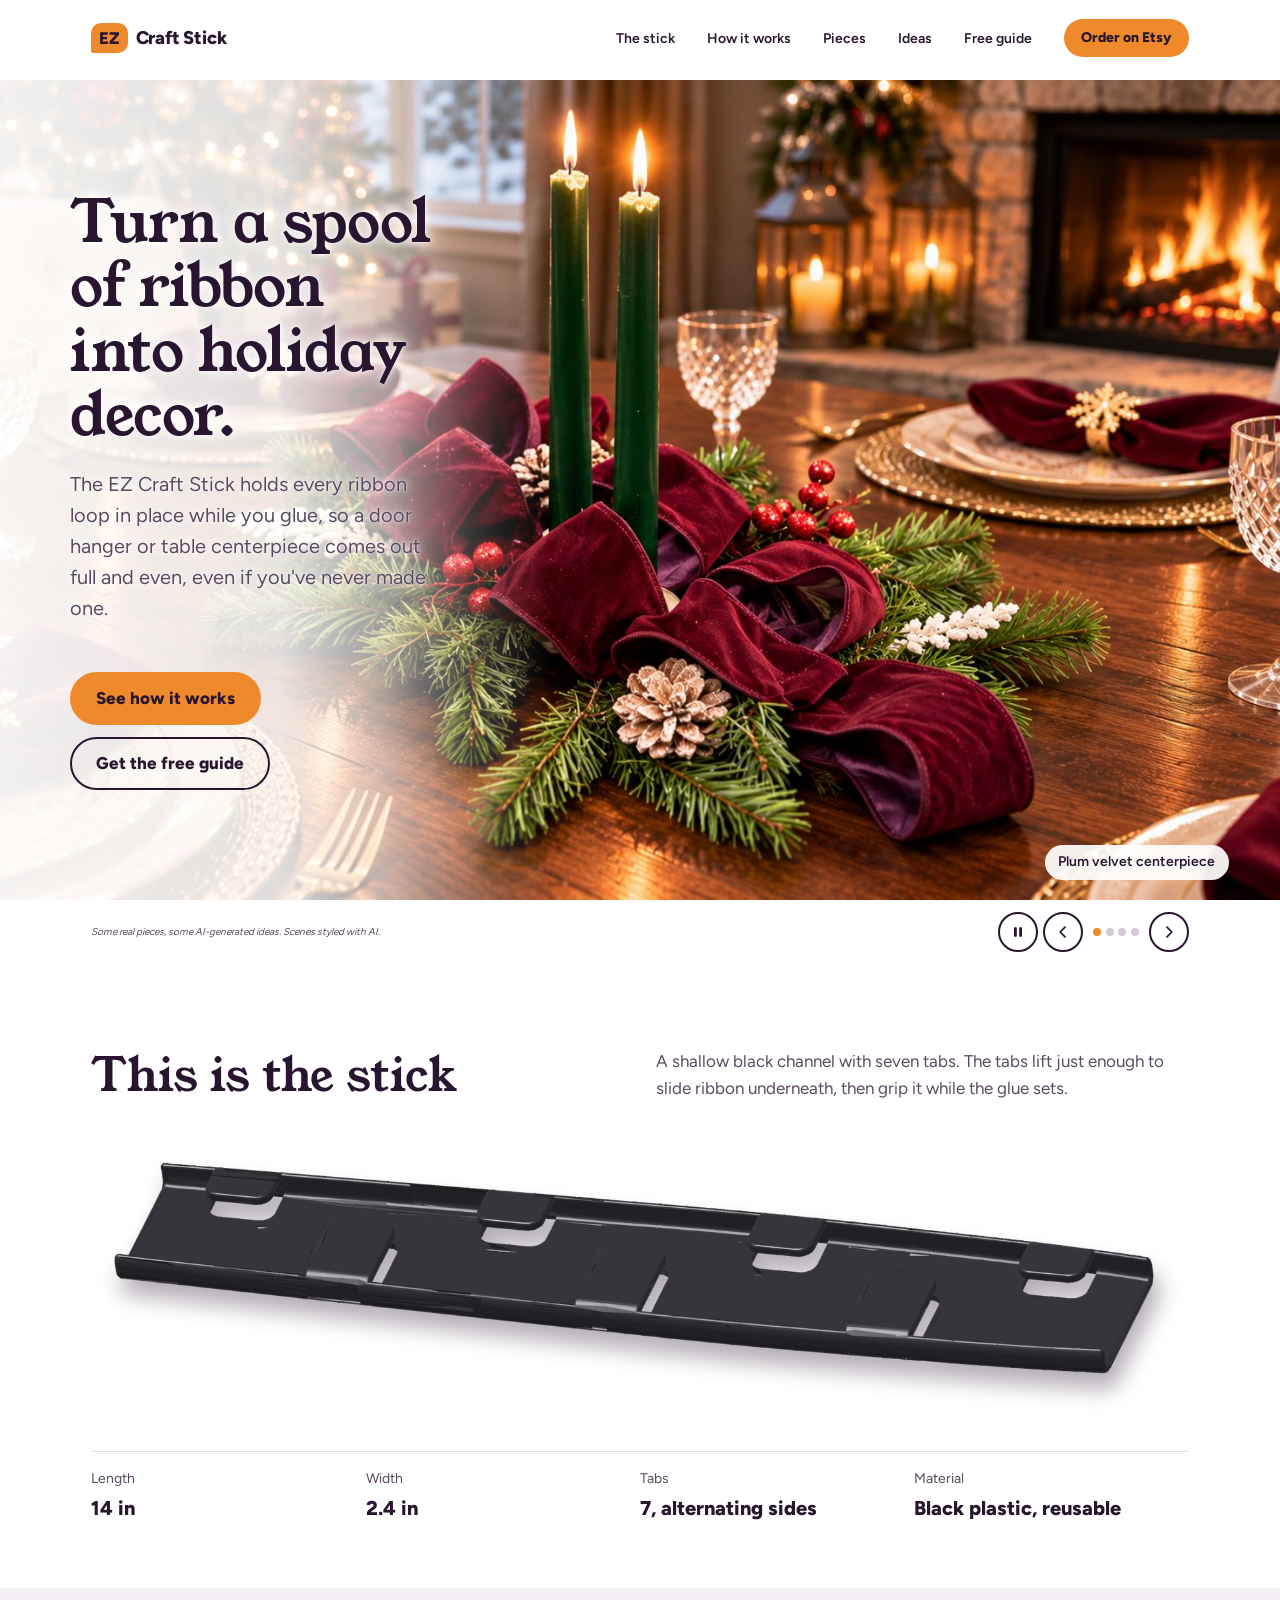
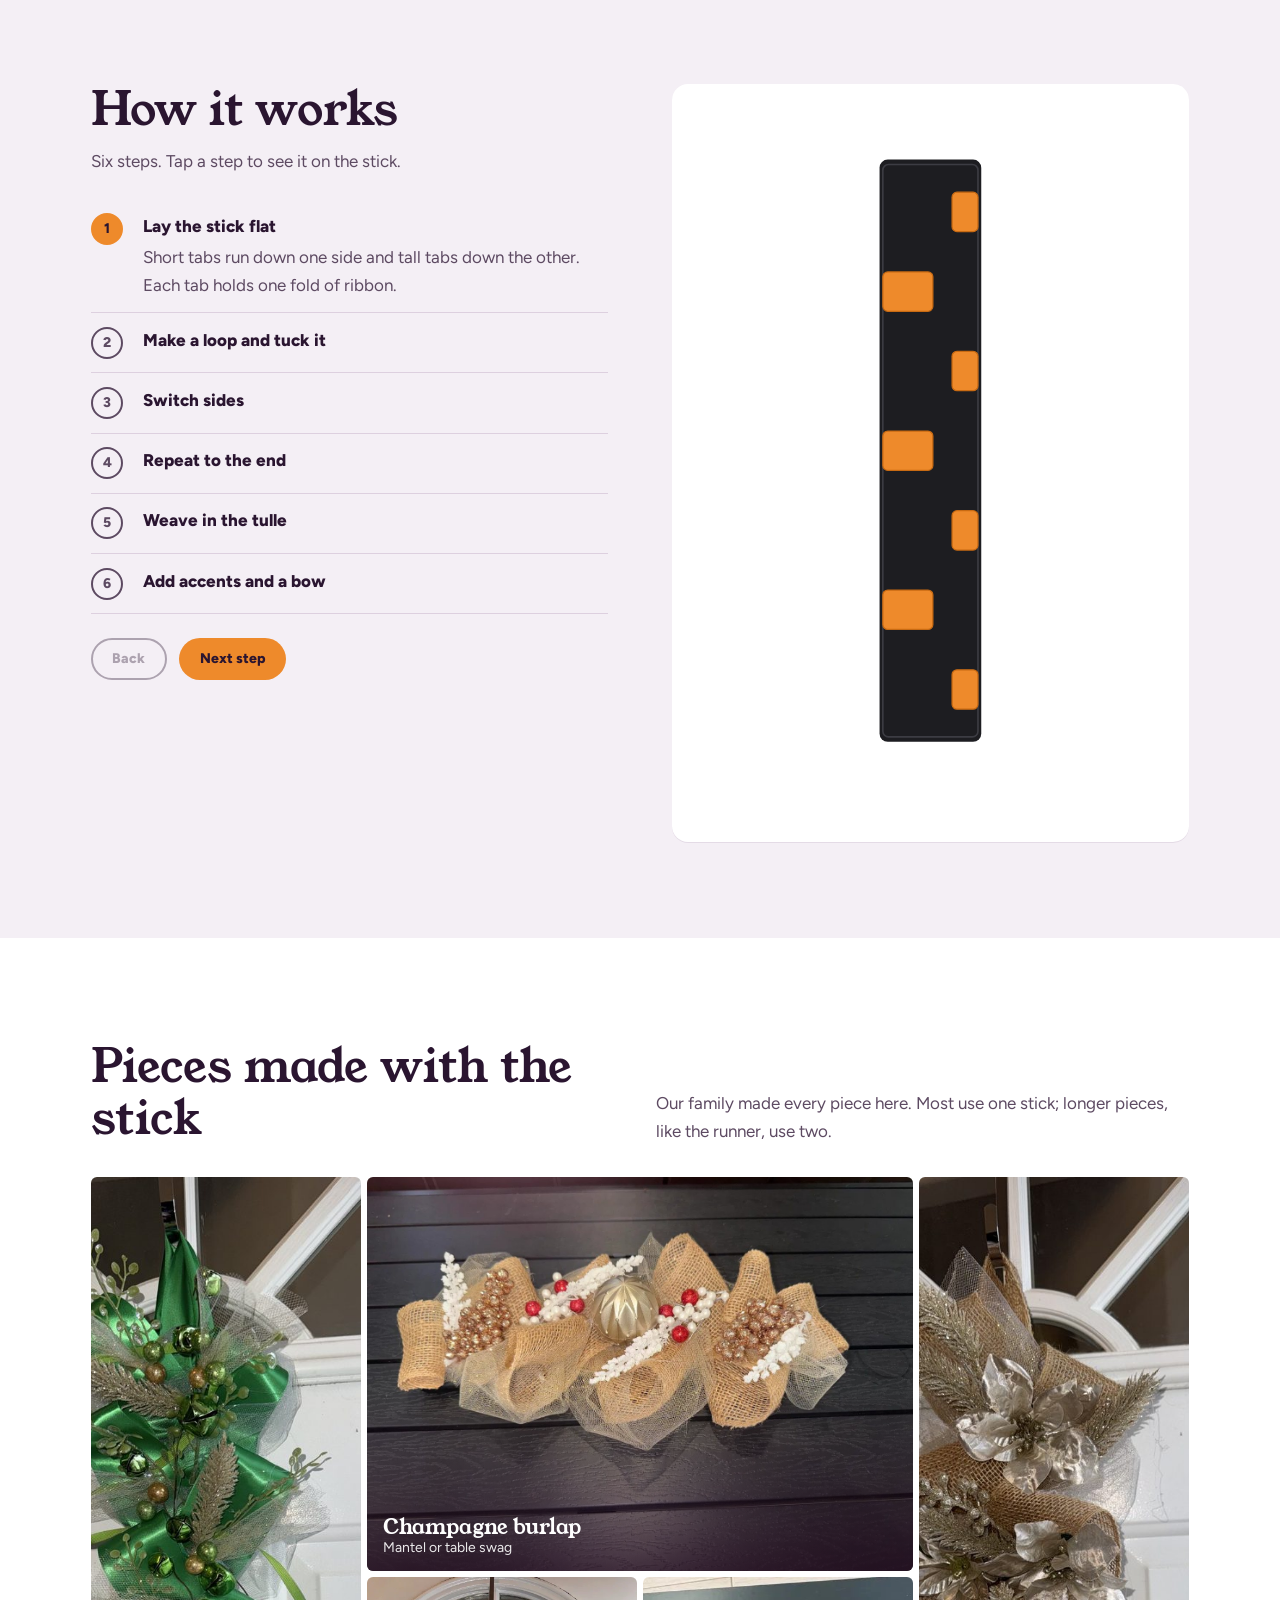
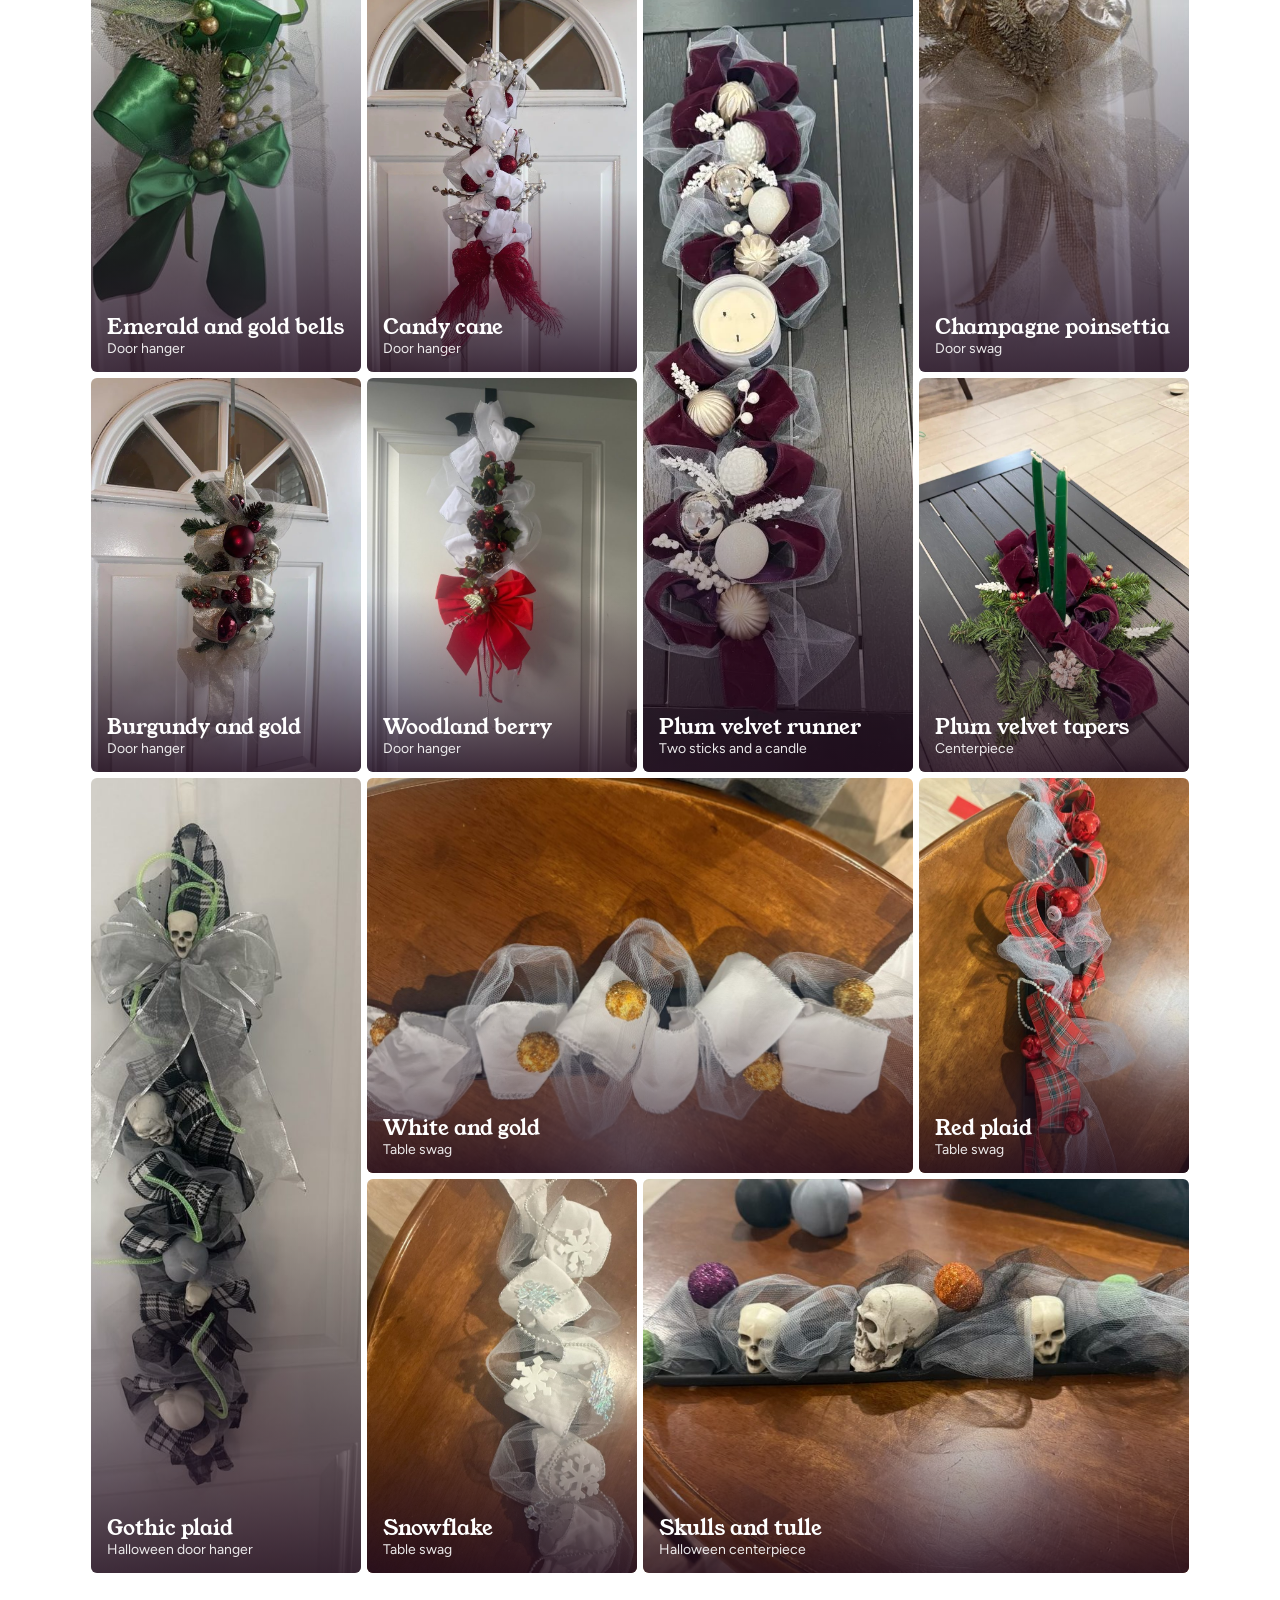
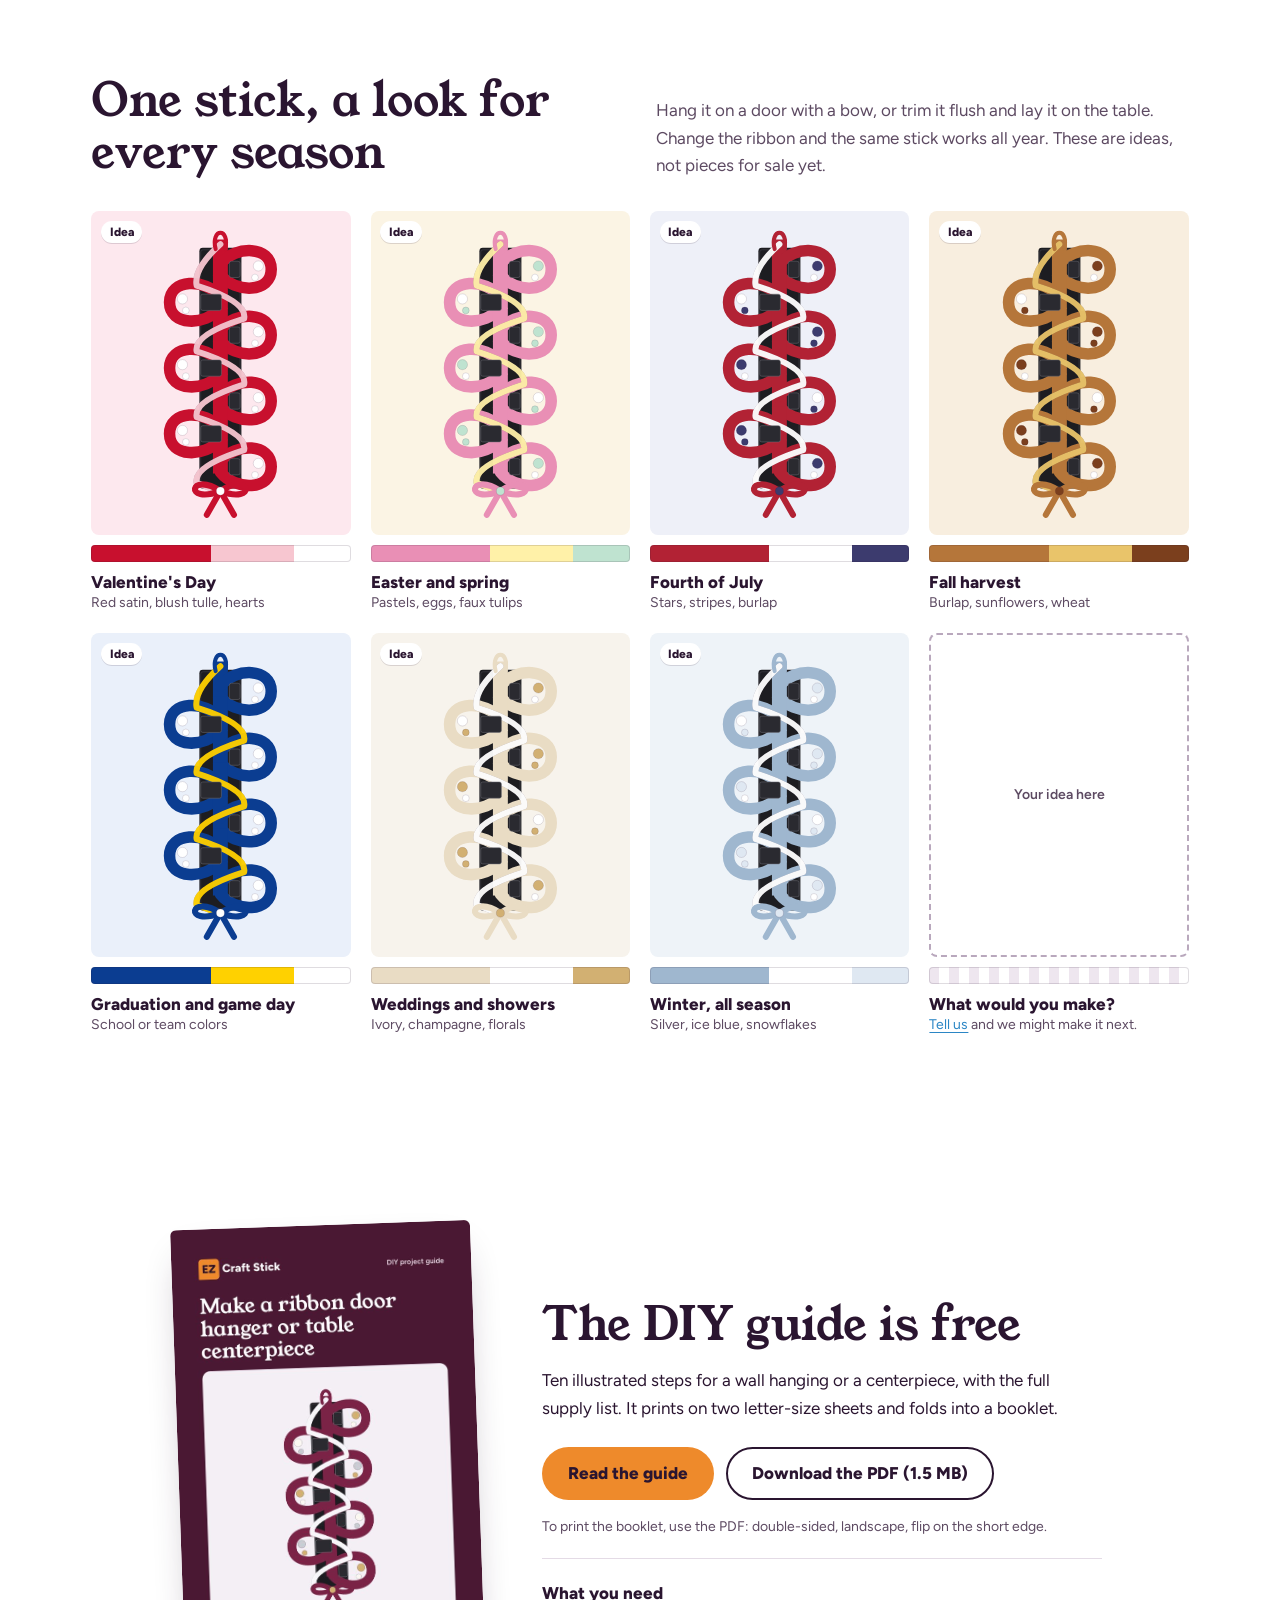
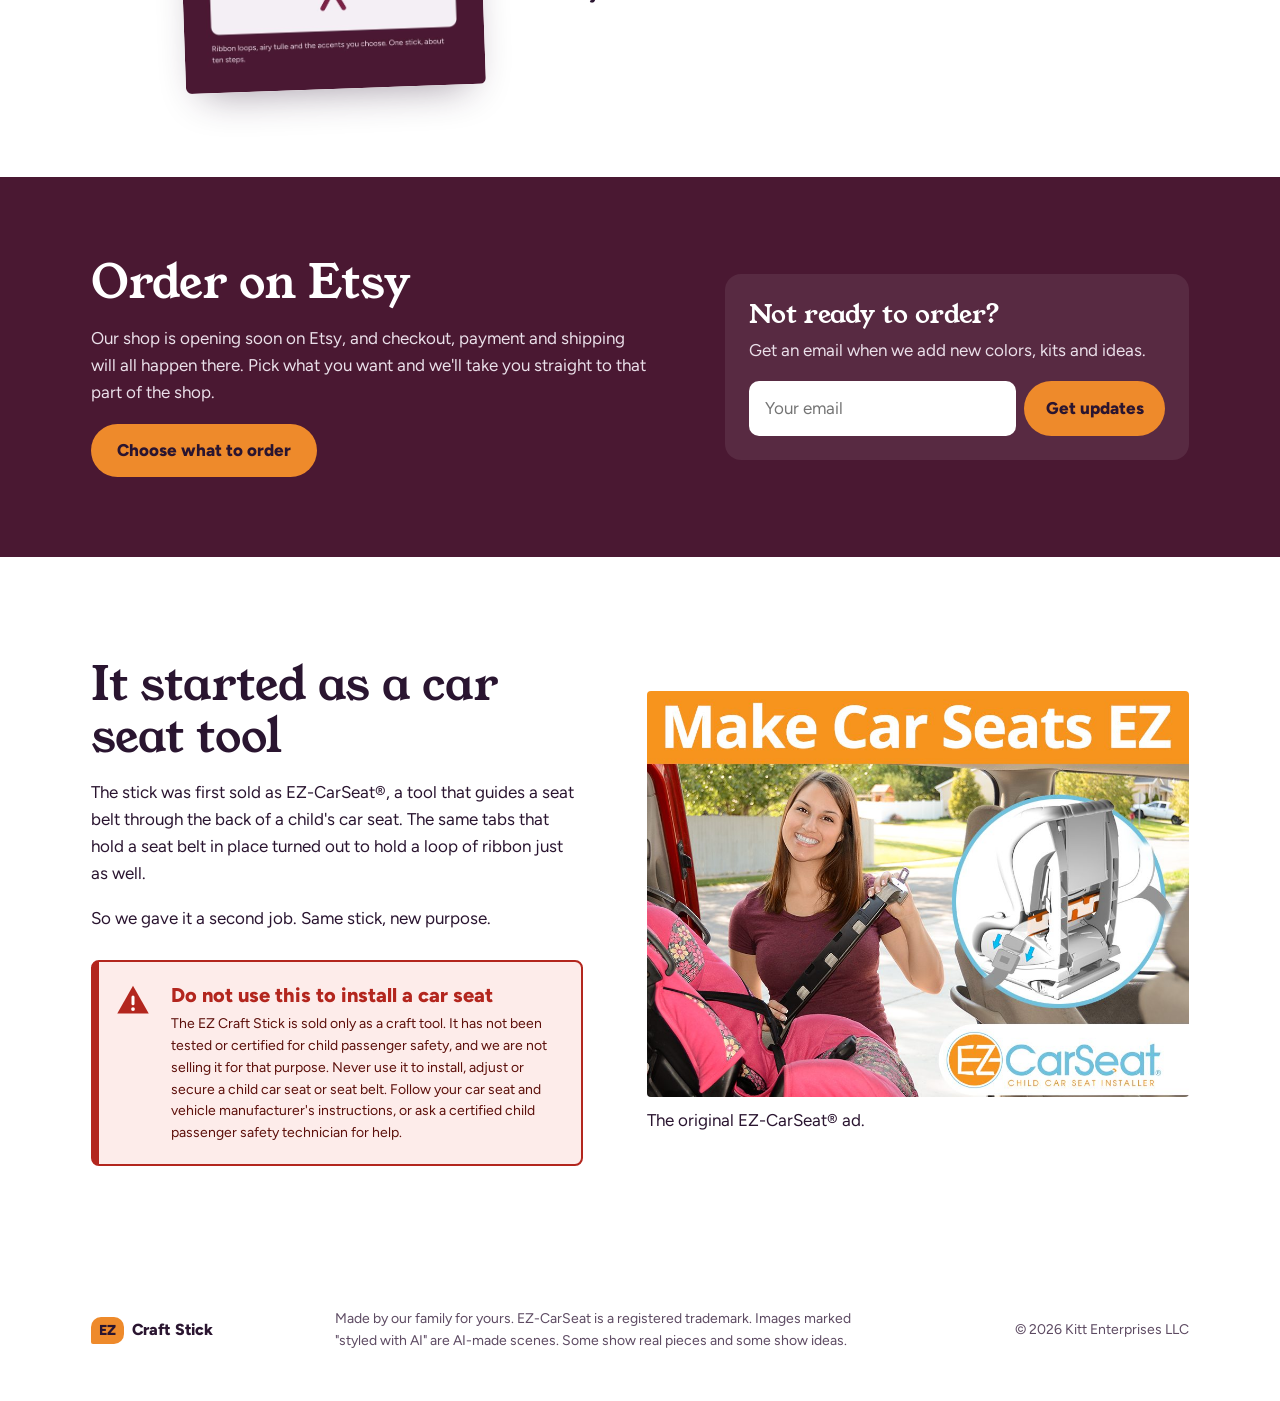
==== commit 3979c509: "Apply content decisions: Etsy-only ordering, Amazon kits, guide as download - Hero fine print notes " ====
--- a/index.html
+++ b/index.html
@@ -47,11 +47,11 @@
           </figure>
           <figure class="carousel__slide" role="group" aria-roledescription="slide" aria-label="3 of 4">
             <img src="assets/img/hero-snowflake-doorway.jpg" alt="White and silver ribbon door hanger with snowflakes on a dark front door with lanterns" width="1672" height="941" loading="lazy">
-            <figcaption>Snowflake door hanger</figcaption>
+            <figcaption>Idea: snowflake door hanger</figcaption>
           </figure>
           <figure class="carousel__slide" role="group" aria-roledescription="slide" aria-label="4 of 4">
             <img src="assets/img/hero-icy-winter-table.jpg" alt="White and silver ribbon table runner with snowflakes and candles on a long dining table" width="1672" height="941" loading="lazy">
-            <figcaption>Icy winter table runner</figcaption>
+            <figcaption>Idea: icy winter table runner</figcaption>
           </figure>
         </div>
         <div class="hero__fade" aria-hidden="true"></div>
@@ -65,7 +65,7 @@
         </div>
       </div>
       <div class="hero__bar">
-        <p class="carousel__note">Real pieces. Scenes styled with AI.</p>
+        <p class="carousel__note">Some real pieces, some AI-generated ideas. Scenes styled with AI.</p>
         <div class="carousel__controls">
           <button type="button" class="carousel__btn" data-carousel="pause" aria-controls="hero-carousel" aria-label="Pause slideshow">
             <svg viewBox="0 0 20 20" aria-hidden="true"><rect class="i-pause" x="5" y="4" width="3.5" height="12" rx="1"/><rect class="i-pause" x="11.5" y="4" width="3.5" height="12" rx="1"/><path class="i-play" d="M6 4l10 6-10 6z"/></svg>
@@ -251,7 +251,7 @@
     <section class="pieces" id="pieces" aria-labelledby="pieces-title">
       <div class="pieces__head">
         <h2 id="pieces-title">Pieces made with the stick</h2>
-        <p>Our family made every piece here. Door hangers and centerpieces use one stick; the runner uses two with a candle between them.</p>
+        <p>Our family made every piece here. Most use one stick; longer pieces, like the runner, use two.</p>
       </div>
       <div class="mosaic">
         <figure class="tile tile--tall">
@@ -692,7 +692,7 @@
       <div class="buy__inner">
         <div class="buy__main">
           <h2 id="buy-title">Order on Etsy</h2>
-          <p>Our shop is on Etsy, so checkout, payment and shipping all happen there. Pick what you want and we'll take you straight to that part of the shop.</p>
+          <p>Our shop is opening soon on Etsy, and checkout, payment and shipping will all happen there. Pick what you want and we'll take you straight to that part of the shop.</p>
           <button type="button" class="btn btn--primary btn--light" data-open-order>Choose what to order</button>
         </div>
         <div class="buy__updates" id="updates">
@@ -732,8 +732,8 @@
 
   <footer class="site-footer">
     <span class="wordmark wordmark--small"><span class="wordmark__ez">EZ</span><span class="wordmark__name">Craft Stick</span></span>
-    <p>Made by our family for yours. EZ-CarSeat is a registered trademark. Images marked "styled with AI" are AI-made scenes based on real pieces.</p>
-    <p>&copy; 2026 EZ Craft Stick</p>
+    <p>Made by our family for yours. EZ-CarSeat is a registered trademark. Images marked "styled with AI" are AI-made scenes. Some show real pieces and some show ideas.</p>
+    <p>&copy; 2026 Kitt Enterprises LLC</p>
   </footer>
 
   <!-- ORDER DIALOG: each choice opens the matching section of the Etsy shop -->
@@ -744,16 +744,11 @@
       </button>
     </form>
     <h2 id="order-dialog-title">What would you like to order?</h2>
-    <p class="order-dialog__lede">You'll finish your purchase on our Etsy shop. It opens in a new tab, and checkout, payment and shipping are handled there.</p>
+    <p class="order-dialog__lede">Sticks and finished pieces are sold on our Etsy shop, which opens in a new tab. Checkout, payment and shipping are handled there.</p>
     <ul class="choices" role="list">
       <li><a class="choice" data-etsy="stick" href="#" target="_blank" rel="noopener">
         <img src="assets/img/stick-black-3d.png" alt="">
-        <span><strong>EZ Craft Stick</strong><span>The stick and the printed DIY guide</span></span>
-        <svg class="choice__go" viewBox="0 0 24 24" aria-hidden="true"><path d="M9 5l7 7-7 7"/></svg>
-      </a></li>
-      <li><a class="choice" data-etsy="kit" href="#" target="_blank" rel="noopener">
-        <img src="assets/img/white-gold-table-swag.jpg" alt="">
-        <span><strong>Starter kit</strong><span>Stick, guide, ribbon and tulle for one piece</span></span>
+        <span><strong>EZ Craft Stick</strong><span>The stick, plus the DIY guide as a download</span></span>
         <svg class="choice__go" viewBox="0 0 24 24" aria-hidden="true"><path d="M9 5l7 7-7 7"/></svg>
       </a></li>
       <li><a class="choice" data-etsy="finished" href="#" target="_blank" rel="noopener">
@@ -762,6 +757,11 @@
         <svg class="choice__go" viewBox="0 0 24 24" aria-hidden="true"><path d="M9 5l7 7-7 7"/></svg>
       </a></li>
     </ul>
+    <!-- TODO: supply kits will be groupings of ribbon, tulle and accents on Amazon (affiliate links). Point this at the kits page once it exists. -->
+    <div class="kits-note">
+      <img src="assets/img/white-gold-table-swag.jpg" alt="">
+      <p><strong>Supply kits are coming soon.</strong> We're putting together sets of ribbon, tulle and accents you can buy on Amazon to go with your stick.</p>
+    </div>
     <p class="order-dialog__soon" role="status" hidden>Our Etsy shop opens soon. Leave your email in "Not ready to order?" and we'll tell you when it's live.</p>
     <p class="order-dialog__all"><a data-etsy="shop" href="#" target="_blank" rel="noopener">Browse the whole Etsy shop</a></p>
   </dialog>
--- a/styles.css
+++ b/styles.css
@@ -99,7 +99,7 @@
 .hero h1 { font-size: clamp(2.5rem, 1.6rem + 2.6vw, 3.6rem); letter-spacing: -.01em; }
 .hero__text p { font-size: var(--step-1); color: var(--ink-soft); line-height: 1.55; margin-top: 1.25rem; }
 .hero__bar { max-width: var(--max); margin: 0 auto; padding: .75rem var(--gutter) 0; display: flex; align-items: center; justify-content: space-between; gap: 1rem; }
-.carousel__note { margin: 0; color: var(--ink-soft); font-size: var(--step--1); }
+.carousel__note { margin: 0; color: var(--ink-soft); font-size: 10px; font-style: italic; }
 .carousel__controls { display: flex; align-items: center; gap: .35rem; }
 .carousel__btn { width: 2.5rem; height: 2.5rem; border-radius: 50%; border: 2px solid var(--ink); background: #fff; color: var(--ink); display: grid; place-items: center; cursor: pointer; padding: 0; }
 .carousel__btn:hover { background: var(--ink); color: #fff; }
@@ -350,6 +350,10 @@
 .choice strong { font-size: var(--step-0); }
 .choice > span > span { color: var(--ink-soft); font-size: var(--step--1); }
 .choice__go { width: 1.25rem; height: 1.25rem; fill: none; stroke: var(--ink); stroke-width: 2.2; stroke-linecap: round; stroke-linejoin: round; }
+.kits-note { display: grid; grid-template-columns: 72px 1fr; gap: .9rem; align-items: center; margin-top: .6rem; padding: .6rem .9rem .6rem .6rem; border: 2px dashed #e4dbe6; border-radius: 14px; font-size: var(--step--1); color: var(--ink-soft); }
+.kits-note img { width: 72px; height: 72px; object-fit: cover; border-radius: 10px; opacity: .8; }
+.kits-note p { margin: 0; }
+.kits-note strong { color: var(--ink); }
 .order-dialog__soon { margin: 1rem 0 0; background: var(--tulle); border-left: 4px solid var(--orange); padding: .7rem 1rem; border-radius: 6px; font-size: var(--step--1); }
 .order-dialog__all { margin: 1rem 0 0; font-size: var(--step--1); }
 
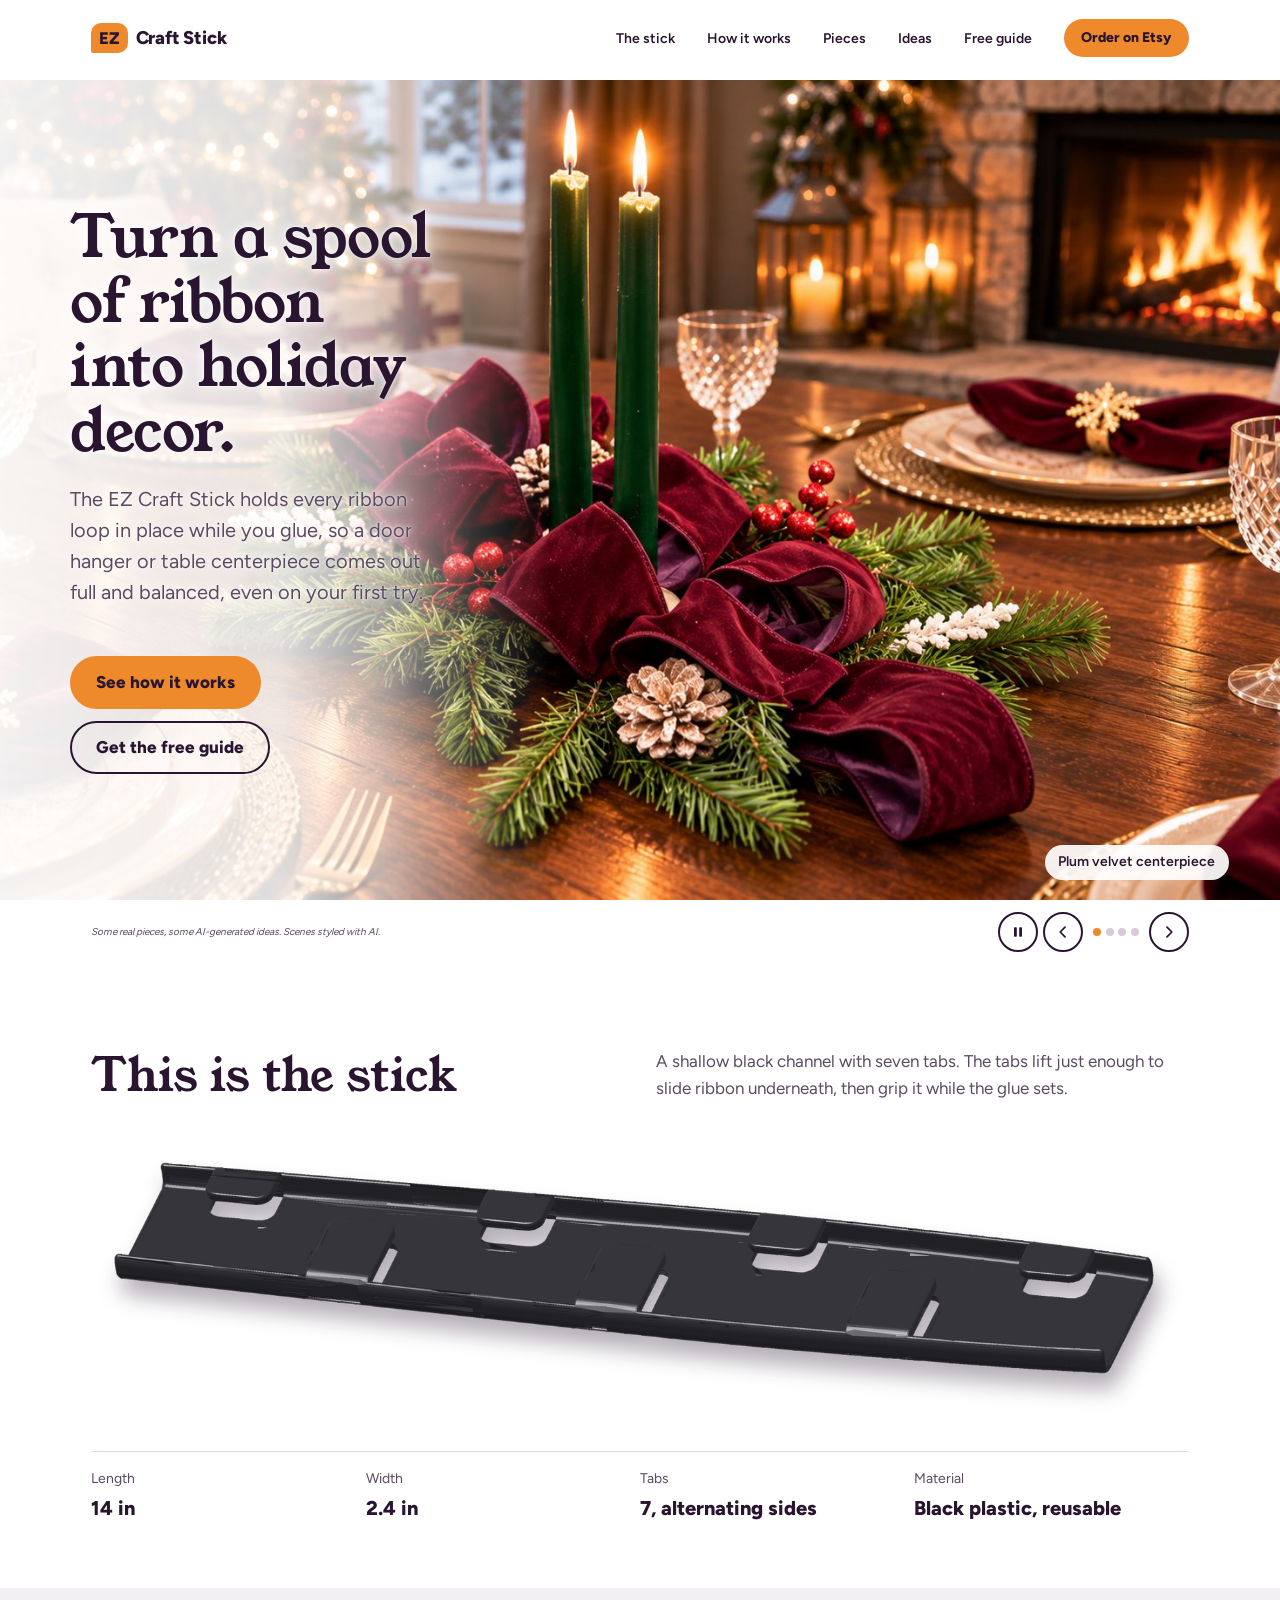
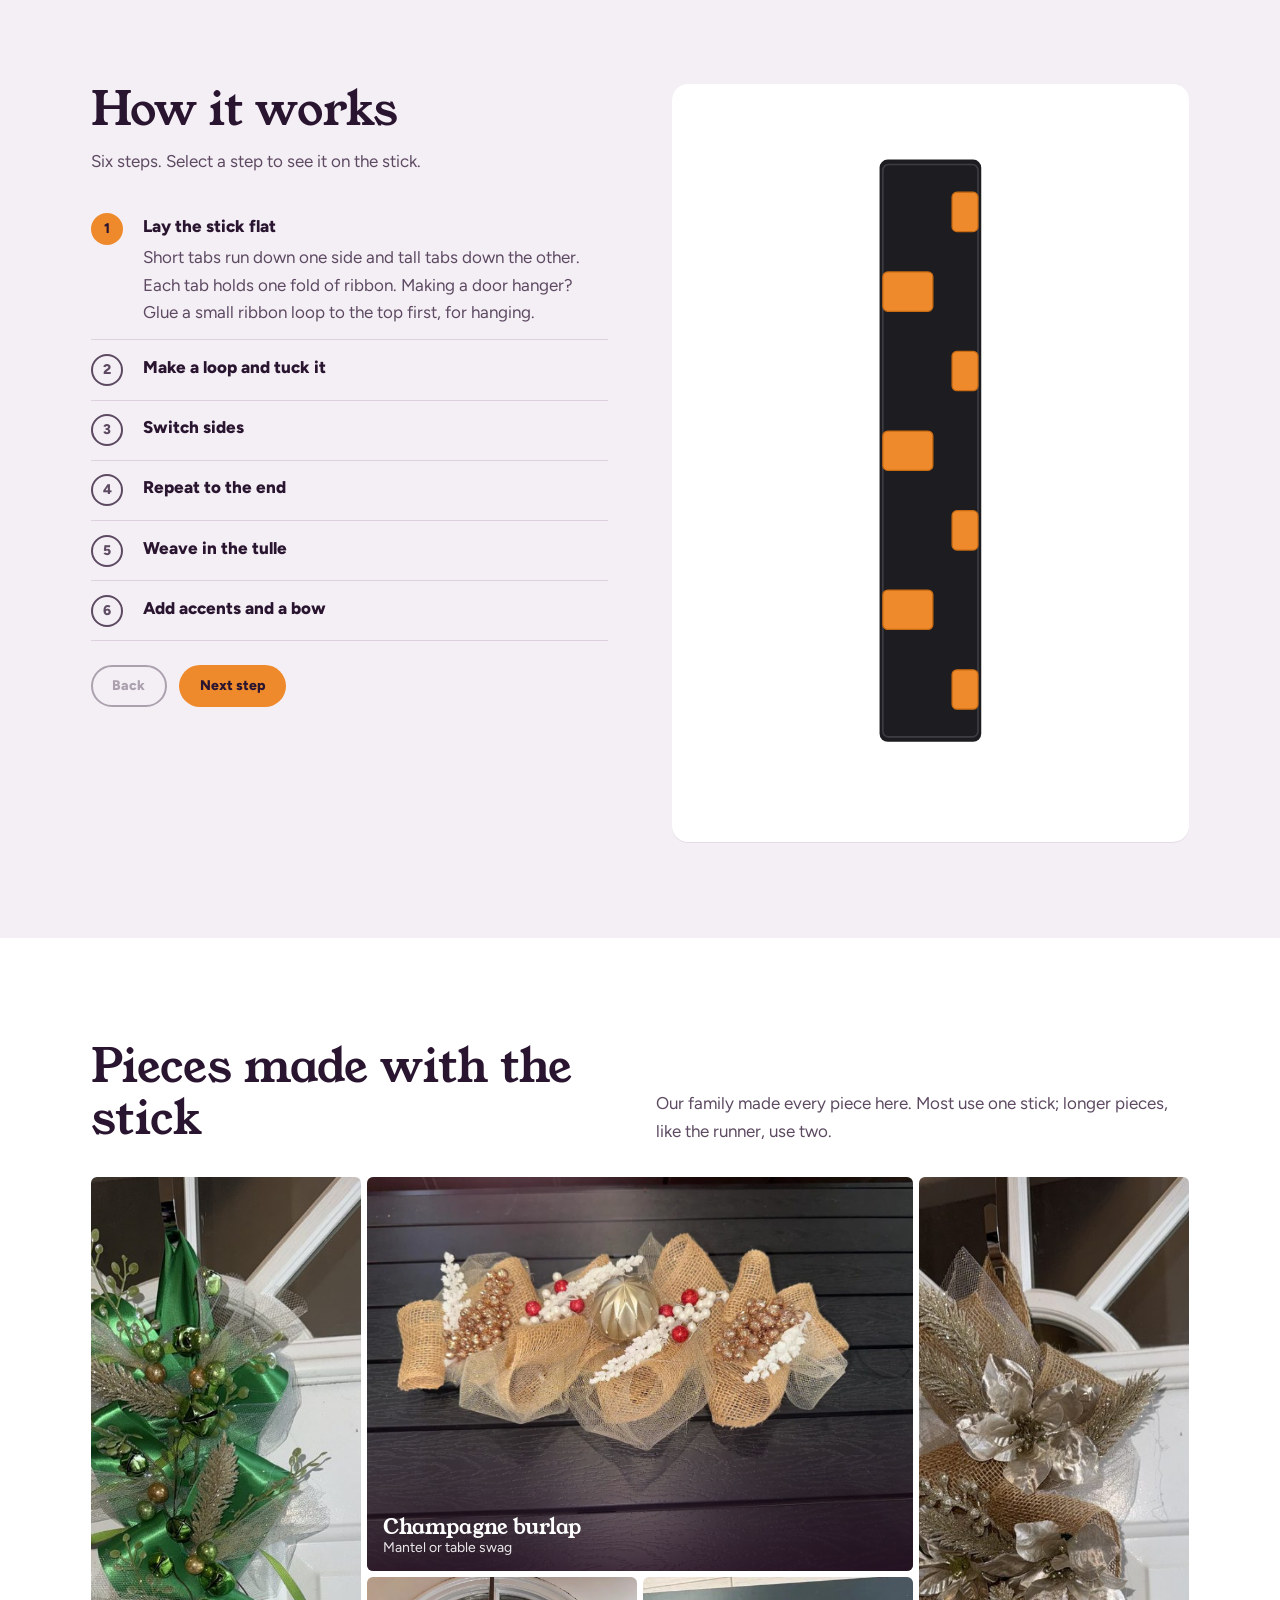
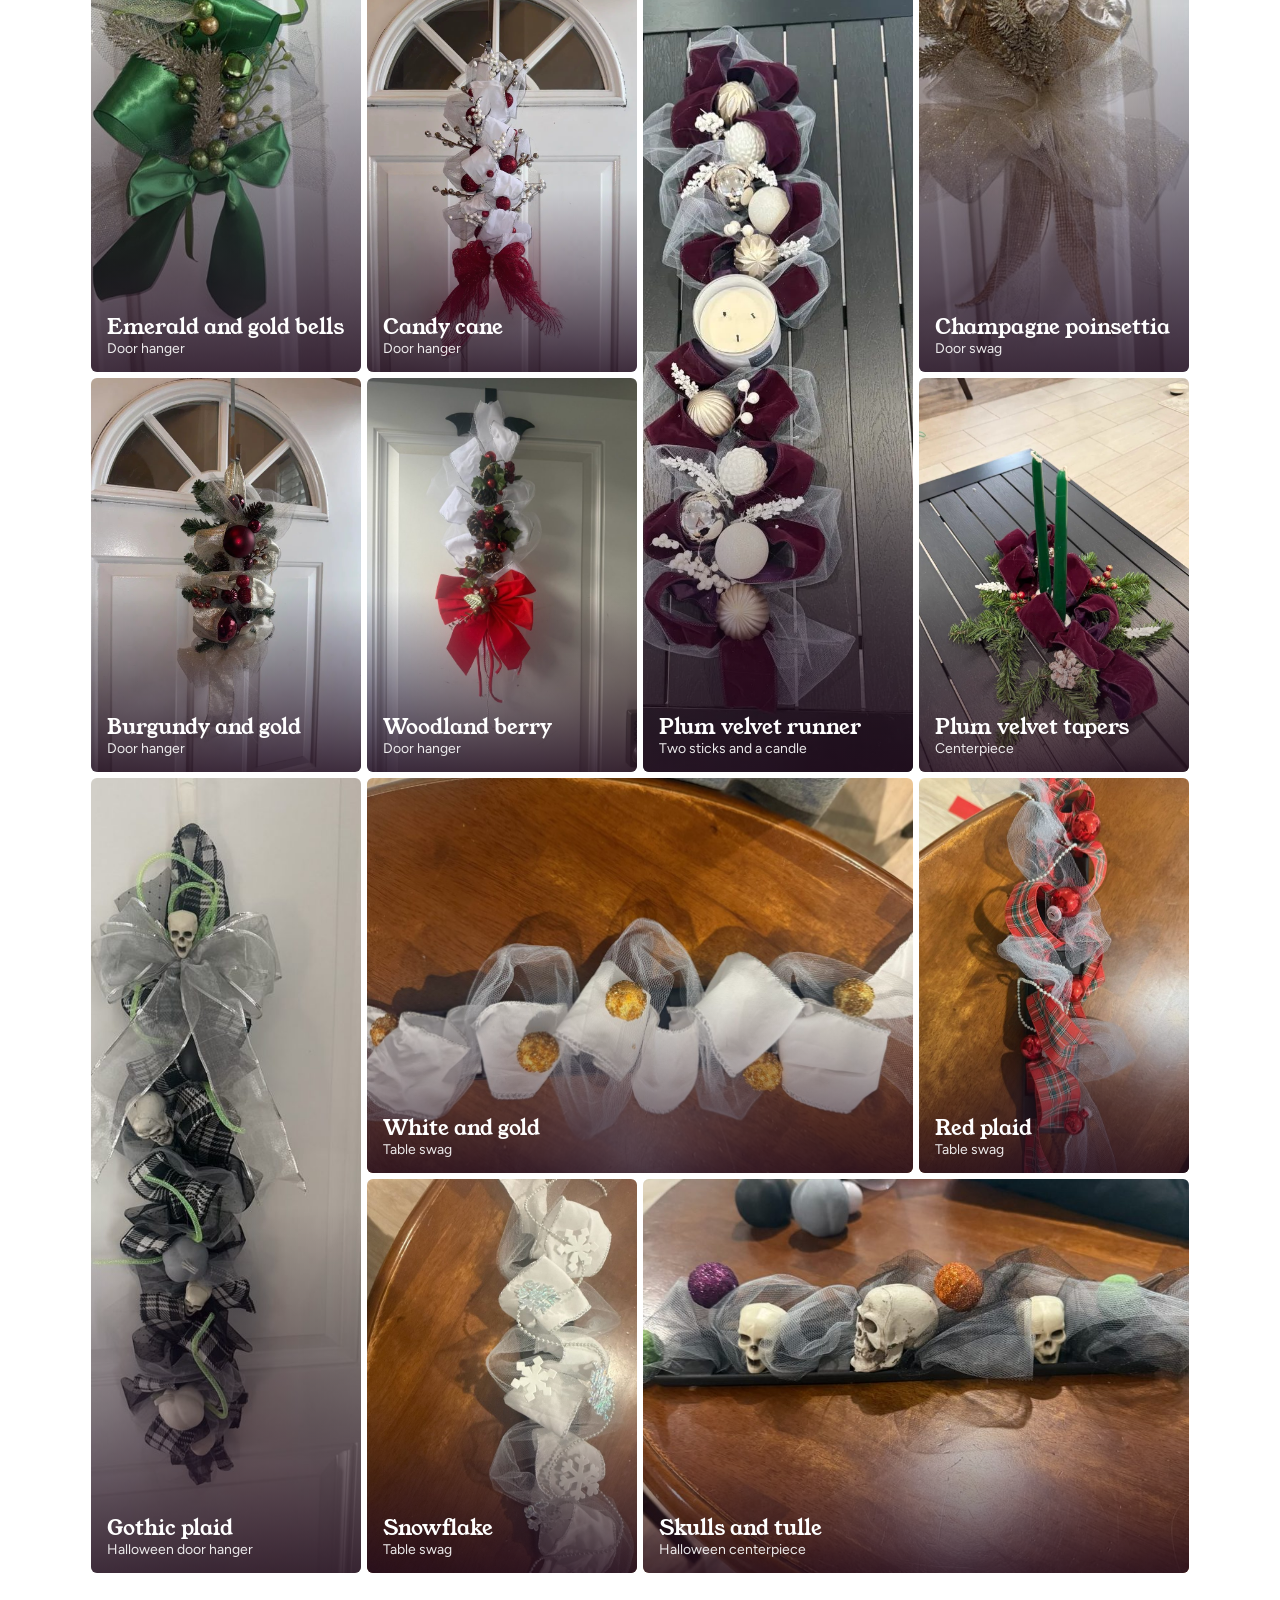
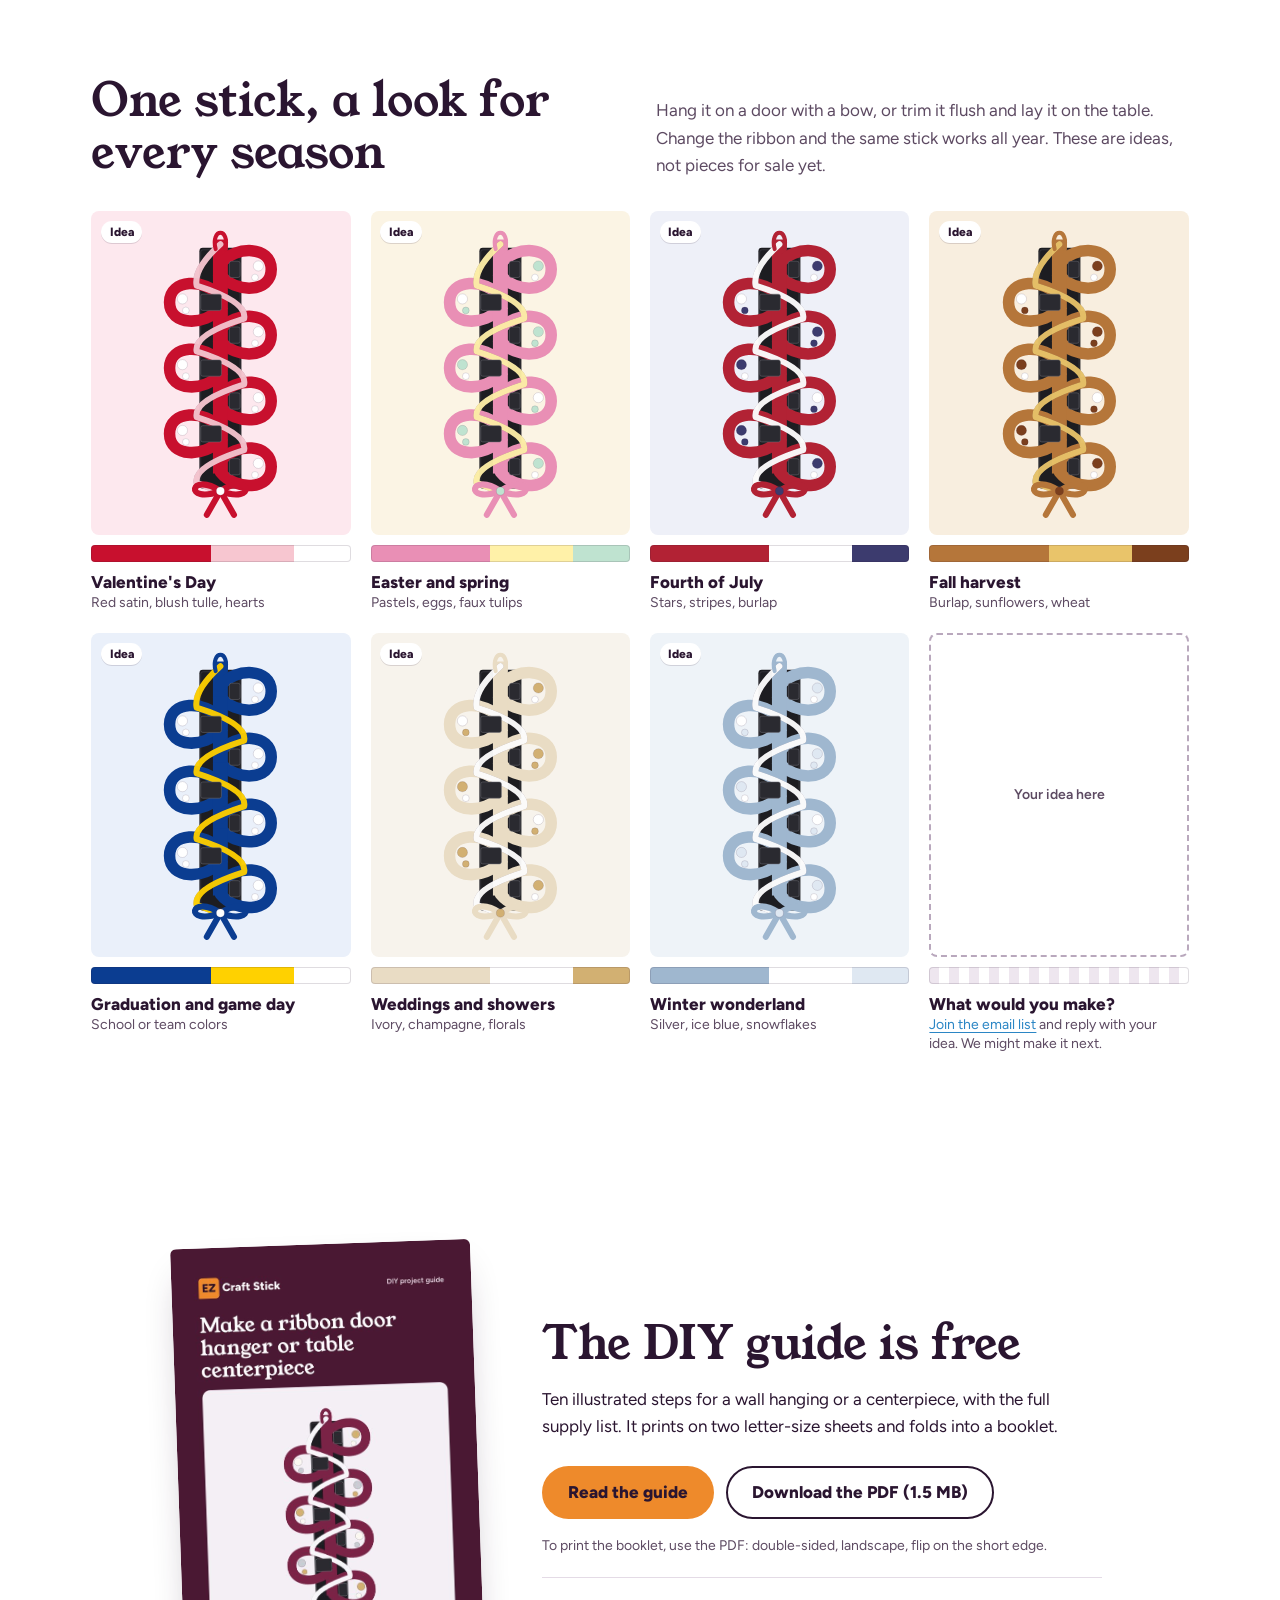
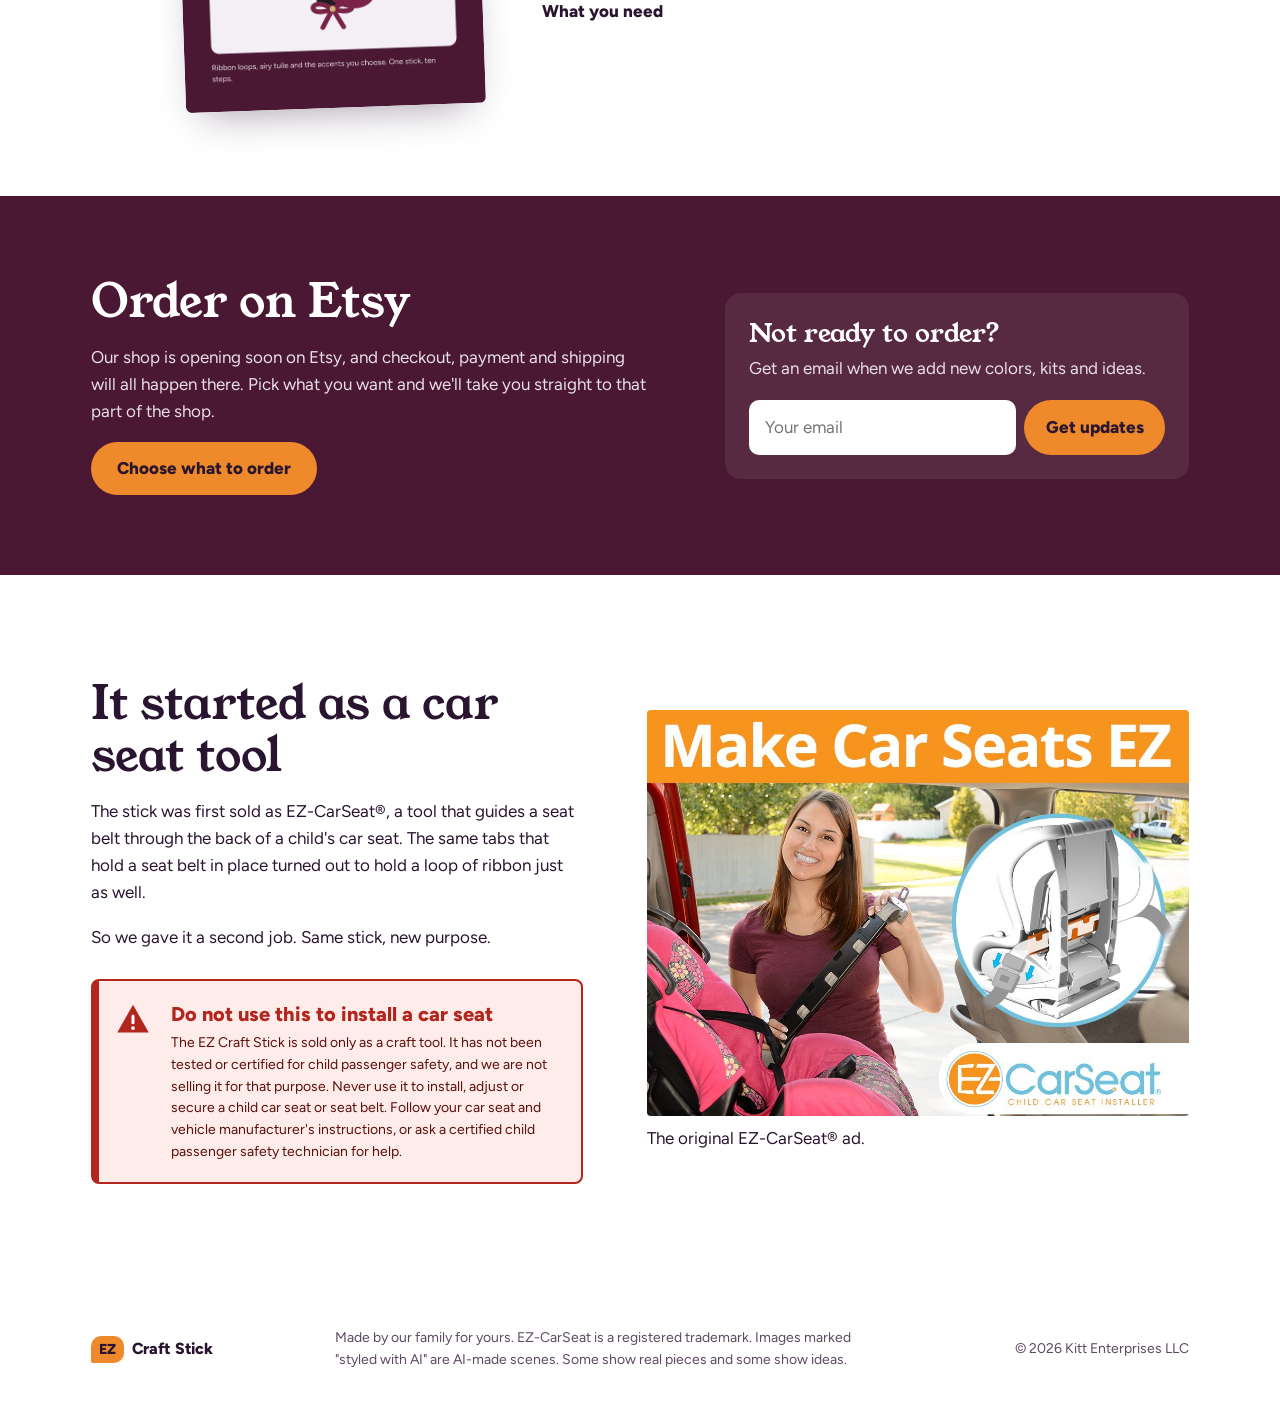
==== commit 42d30fc7: "Wording fixes from the content review - Site: hero line, hanging loop moved to step 1 to match the g" ====
--- a/index.html
+++ b/index.html
@@ -57,7 +57,7 @@
         <div class="hero__fade" aria-hidden="true"></div>
         <div class="hero__text">
           <h1 id="hero-title">Turn a spool of ribbon into holiday decor.</h1>
-          <p>The EZ Craft Stick holds every ribbon loop in place while you glue, so a door hanger or table centerpiece comes out full and even, even if you've never made one.</p>
+          <p>The EZ Craft Stick holds every ribbon loop in place while you glue, so a door hanger or table centerpiece comes out full and balanced, even on your first try.</p>
           <div class="actions">
             <a class="btn btn--primary" href="#how">See how it works</a>
             <a class="btn btn--quiet" href="#guide">Get the free guide</a>
@@ -140,7 +140,7 @@
       <div class="how__inner">
         <div class="how__head">
           <h2 id="how-title">How it works</h2>
-          <p class="how__lede">Six steps. Tap a step to see it on the stick.</p>
+          <p class="how__lede">Six steps. Select a step to see it on the stick.</p>
         </div>
         <div class="how__copy">
 
@@ -148,7 +148,7 @@
             <li>
               <button type="button" aria-controls="diagram" data-go="1">
                 <span class="stepper__title">Lay the stick flat</span>
-                <span class="stepper__body">Short tabs run down one side and tall tabs down the other. Each tab holds one fold of ribbon.</span>
+                <span class="stepper__body">Short tabs run down one side and tall tabs down the other. Each tab holds one fold of ribbon. Making a door hanger? Glue a small ribbon loop to the top first, for hanging.</span>
               </button>
             </li>
             <li>
@@ -178,7 +178,7 @@
             <li>
               <button type="button" aria-controls="diagram" data-go="6">
                 <span class="stepper__title">Add accents and a bow</span>
-                <span class="stepper__body">Glue in ornaments, berries or stems. For a door hanger, add a hanging loop at the top and a bow at the bottom.</span>
+                <span class="stepper__body">Glue in ornaments, berries or stems. For a door hanger, finish with a bow at the bottom.</span>
               </button>
             </li>
           </ol>
@@ -186,7 +186,7 @@
           <div class="step-detail" aria-hidden="true">
             <p class="step-detail__count">Step <span data-detail="n">1</span> of 6</p>
             <h3 data-detail="title">Lay the stick flat</h3>
-            <p data-detail="body">Short tabs run down one side and tall tabs down the other. Each tab holds one fold of ribbon.</p>
+            <p data-detail="body">Short tabs run down one side and tall tabs down the other. Each tab holds one fold of ribbon. Making a door hanger? Glue a small ribbon loop to the top first, for hanging.</p>
           </div>
 
           <div class="stepper__nav">
@@ -237,7 +237,7 @@
 <circle class="orn orn-gold" data-step="6" cx="98" cy="643.0" r="10"/>
 <circle class="orn orn-gold" data-step="6" cx="312" cy="706.2" r="15"/>
 <circle class="orn orn-pearl" data-step="6" cx="302" cy="740.2" r="10"/>
-<path class="rb rb-hang" data-step="6" pathLength="1" d="M186 74 C170 10 230 10 214 74"/>
+<path class="rb rb-hang" data-step="2" pathLength="1" d="M186 74 C170 10 230 10 214 74"/>
 <g class="bow" data-step="6"><path class="rb rb-bow" d="M200 788 C110 728 90 828 200 788"/><path class="rb rb-bow" d="M200 788 C290 728 310 828 200 788"/><path class="rb rb-bow" d="M200 788 L160 858"/><path class="rb rb-bow" d="M200 788 L240 858"/><circle class="orn orn-gold" cx="200" cy="788" r="12"/></g>
 </svg>
 
@@ -651,12 +651,12 @@
 </svg>
 <span class="idea__badge">Idea</span></div>
             <span class="swatch" style="--a:#9fb7cf;--b:#ffffff;--c:#dfe8f2" aria-hidden="true"></span>
-            <strong>Winter, all season</strong><span>Silver, ice blue, snowflakes</span>
+            <strong>Winter wonderland</strong><span>Silver, ice blue, snowflakes</span>
           </li>
           <li class="idea idea--yours">
             <div class="idea__art idea__art--yours"><span>Your idea here</span></div>
             <span class="swatch swatch--empty" aria-hidden="true"></span>
-            <strong>What would you make?</strong><span><a href="#updates">Tell us</a> and we might make it next.</span>
+            <strong>What would you make?</strong><span><a href="#updates">Join the email list</a> and reply with your idea. We might make it next.</span>
           </li>
       </ul>
     </section>
@@ -678,10 +678,10 @@
             <li>1 EZ Craft Stick</li>
             <li>2½ yards of wired, double-sided ribbon, 2 to 3 inches wide</li>
             <li>1½ yards of tulle, 6 inches wide</li>
-            <li>Hot glue gun and 2 or 3 glue sticks</li>
+            <li>Hot glue gun with 2 or 3 glue sticks</li>
             <li>Scissors</li>
             <li>7 to 12 flowers, stems or ornaments</li>
-            <li>For a hanging piece, a 4 to 8 inch bow</li>
+            <li>For a door hanger: a 4 to 8 inch bow, or 1½ yards of ribbon to make your own</li>
           </ul>
         </details>
       </div>
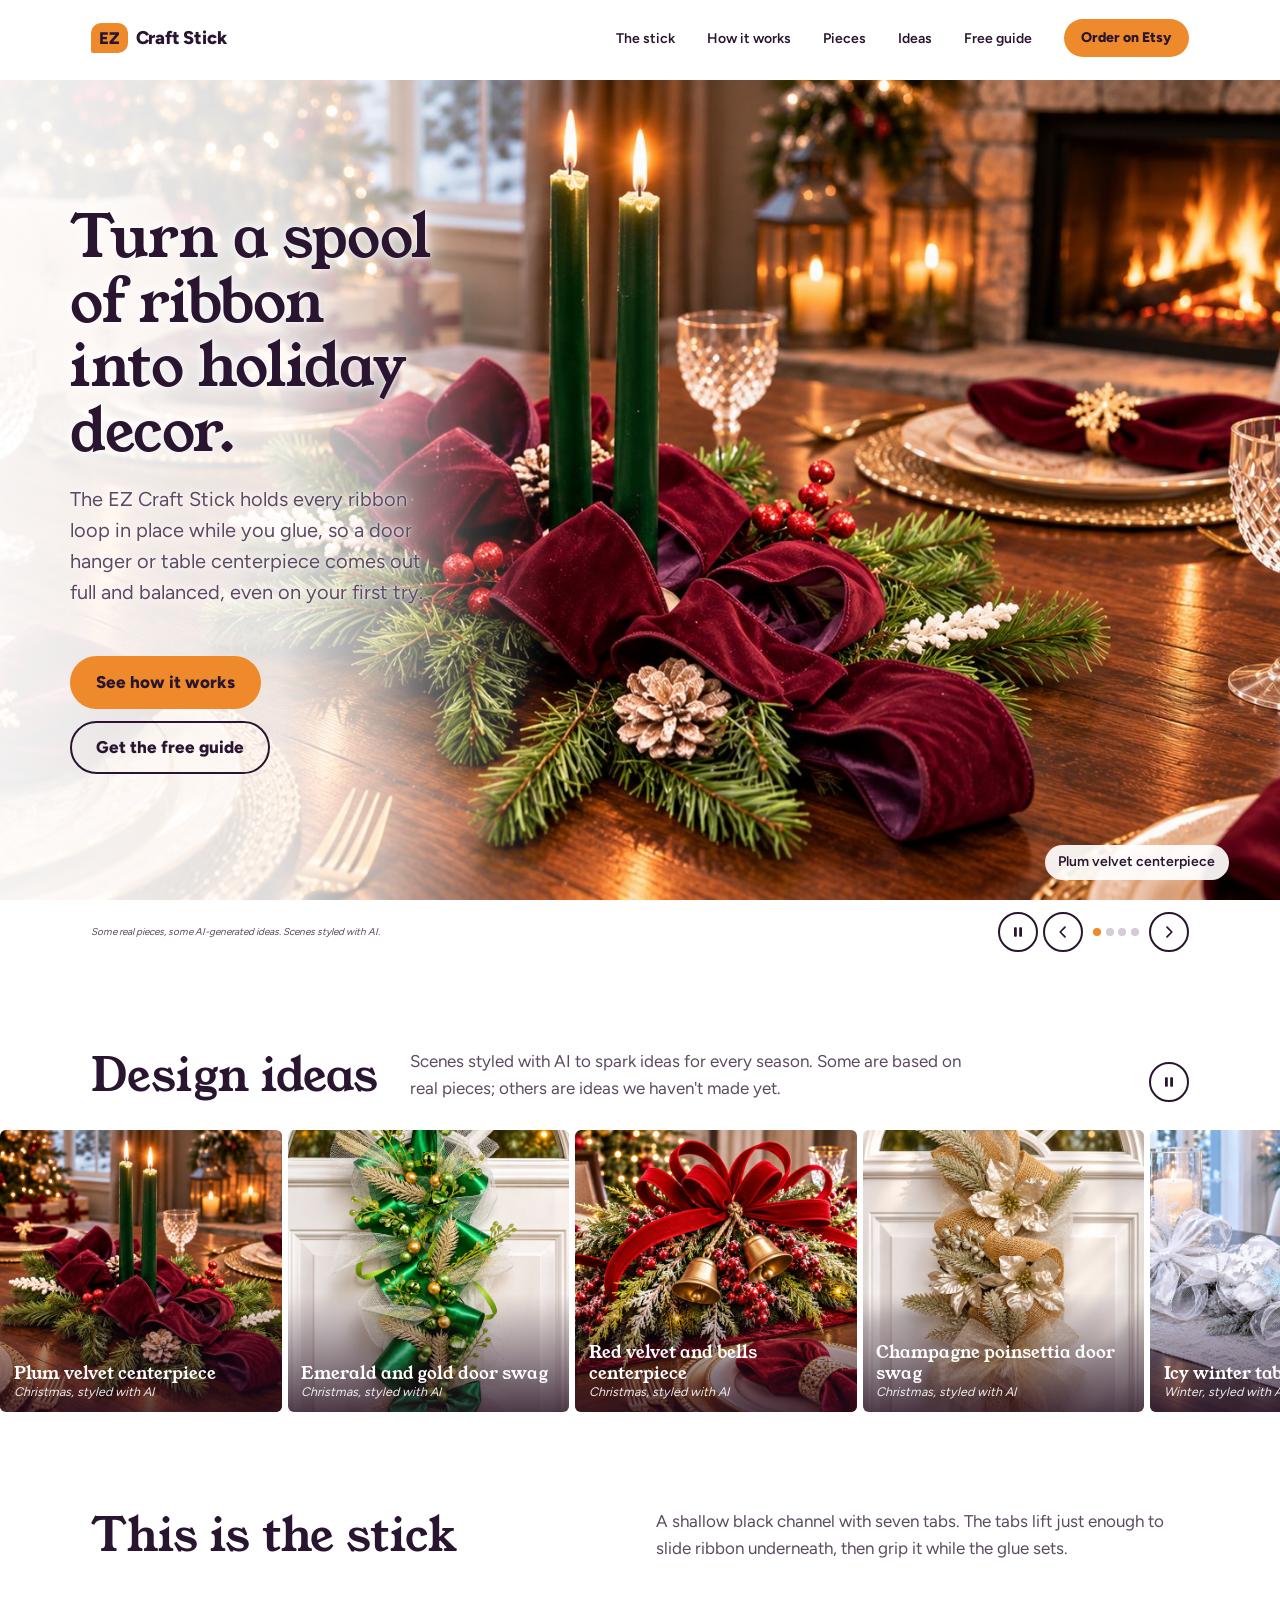
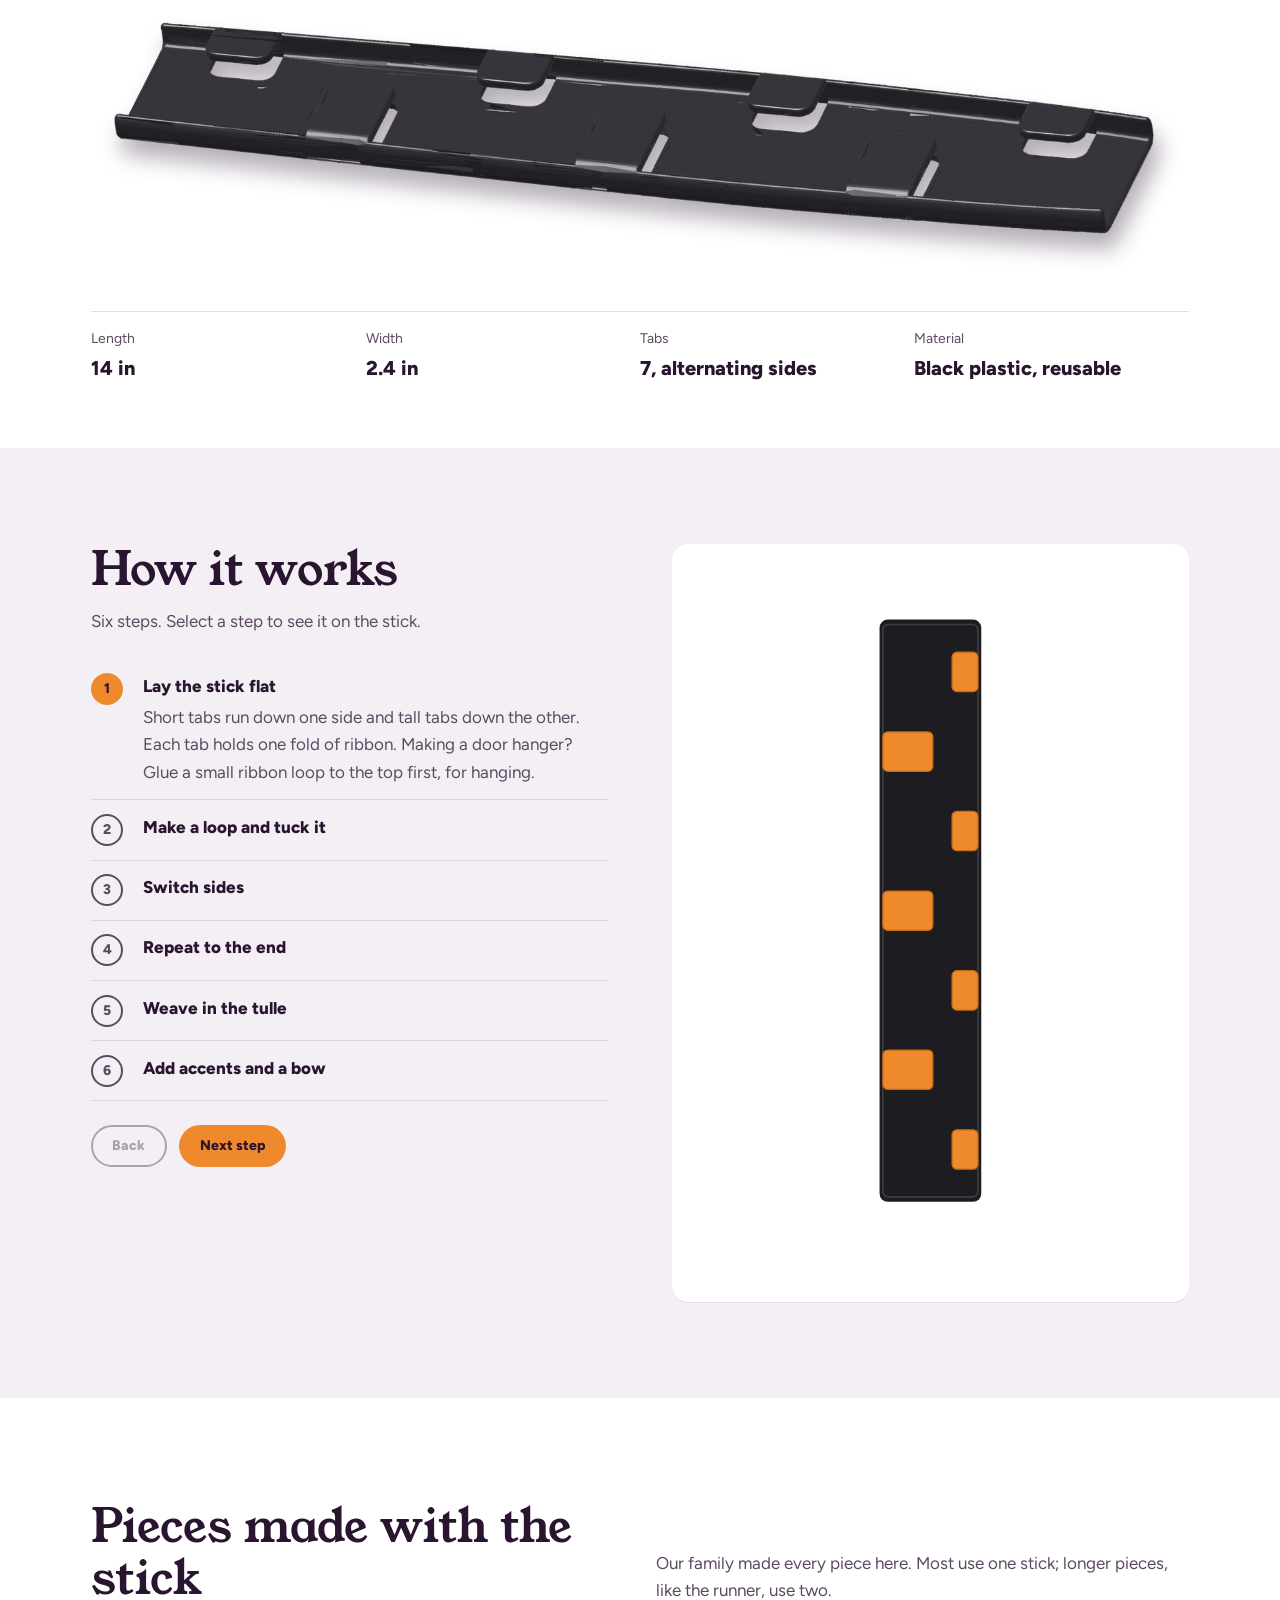
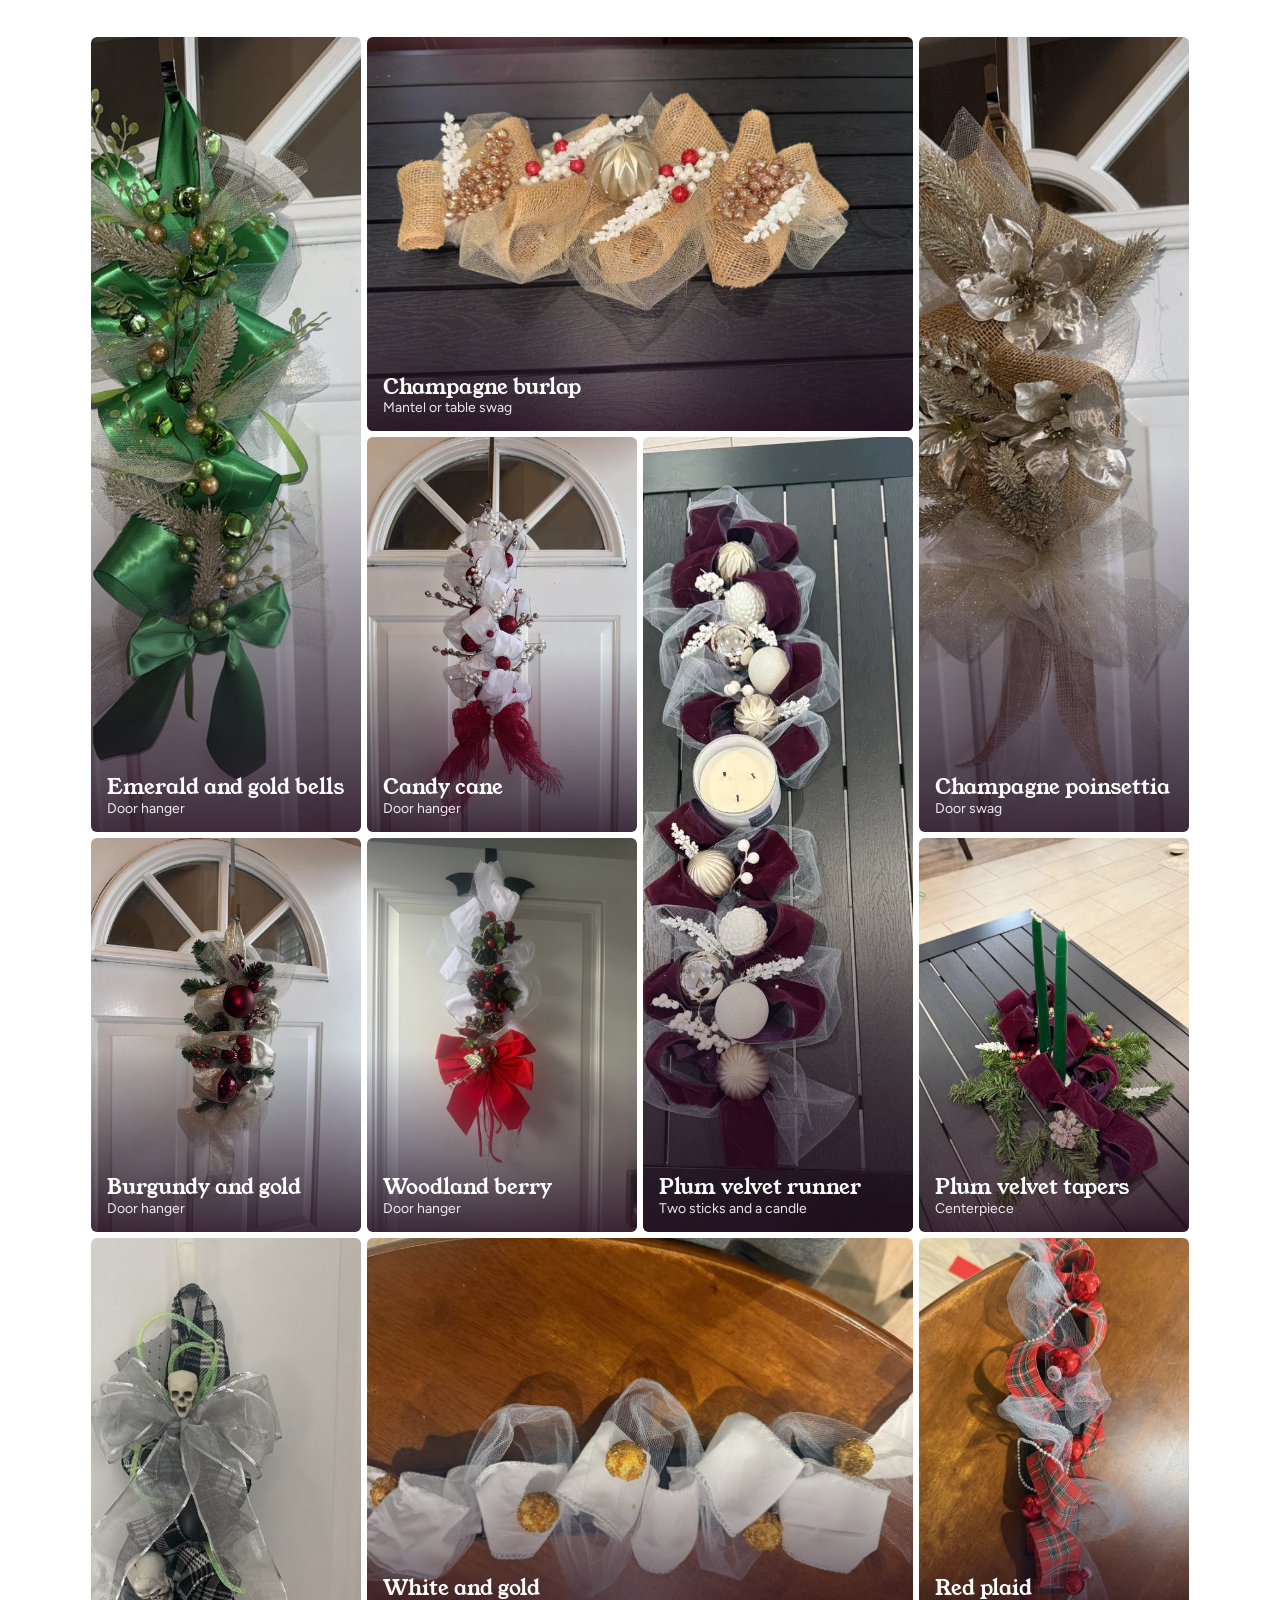
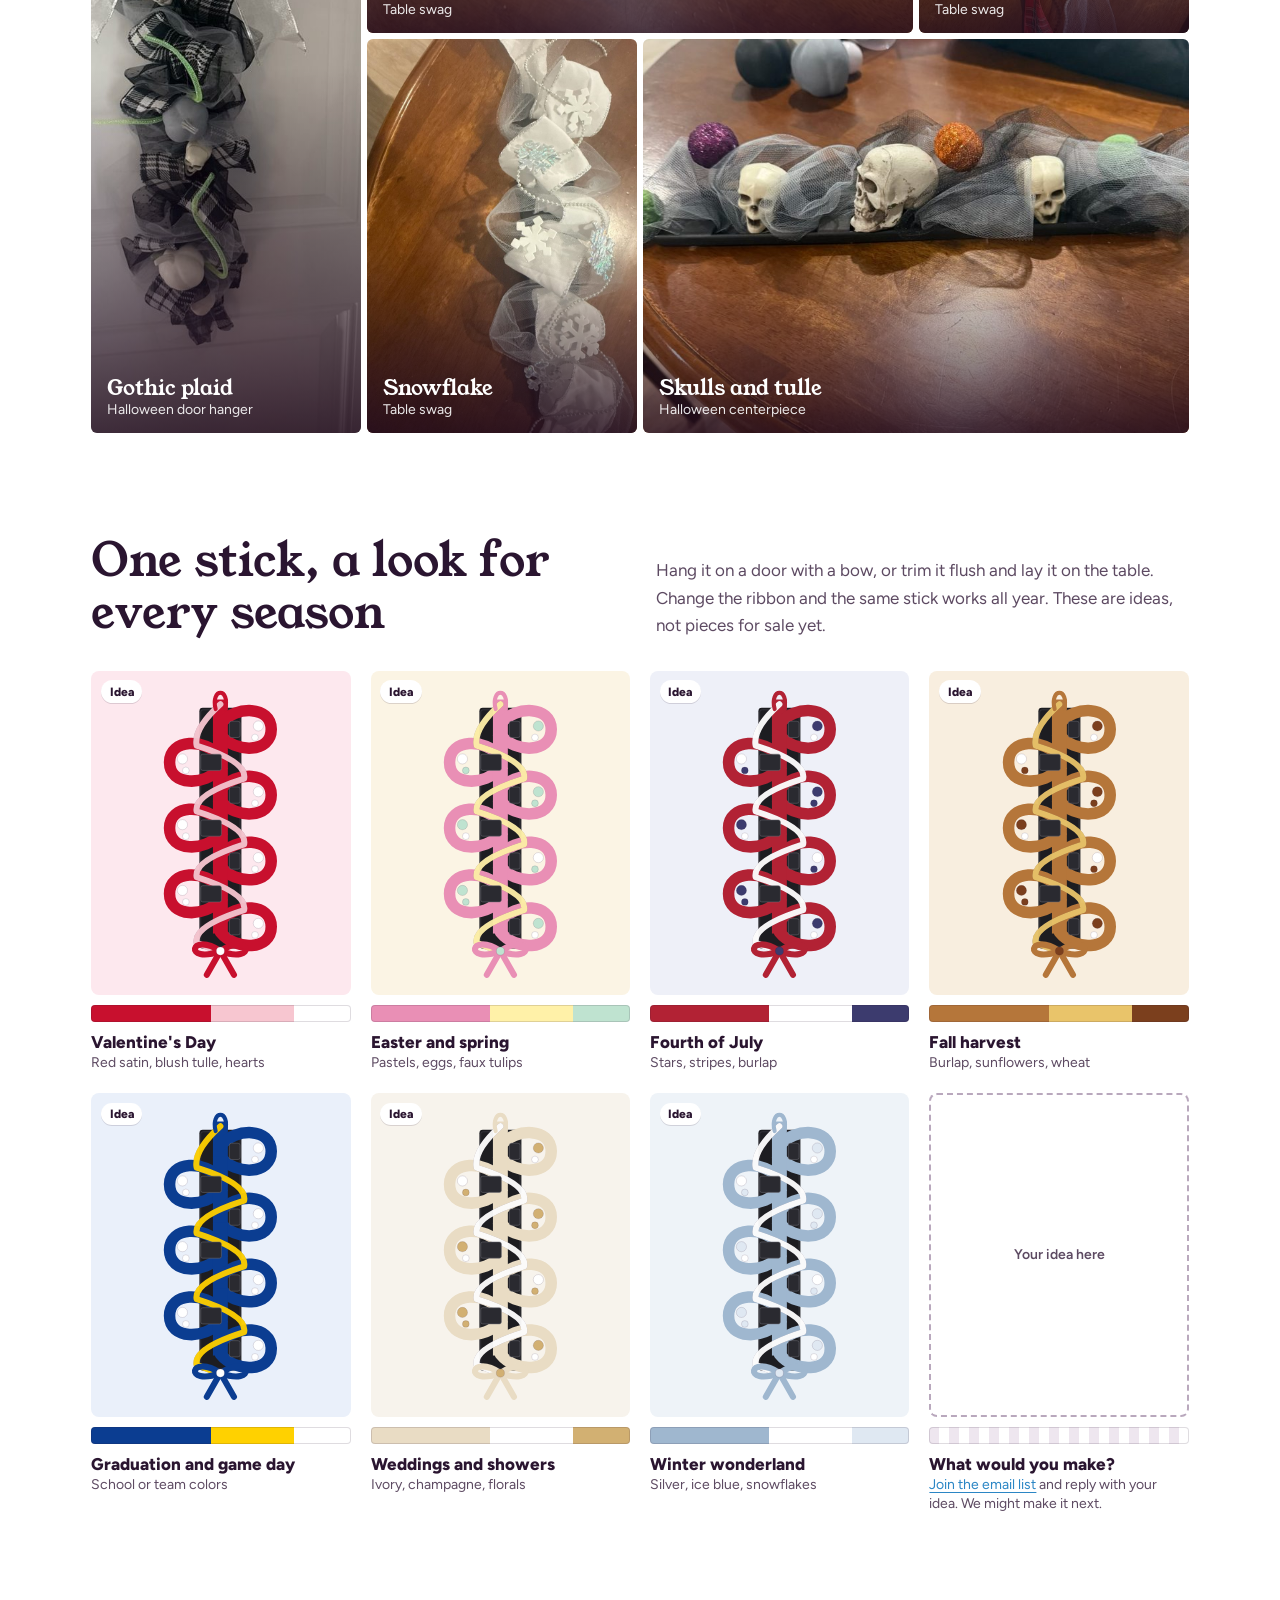
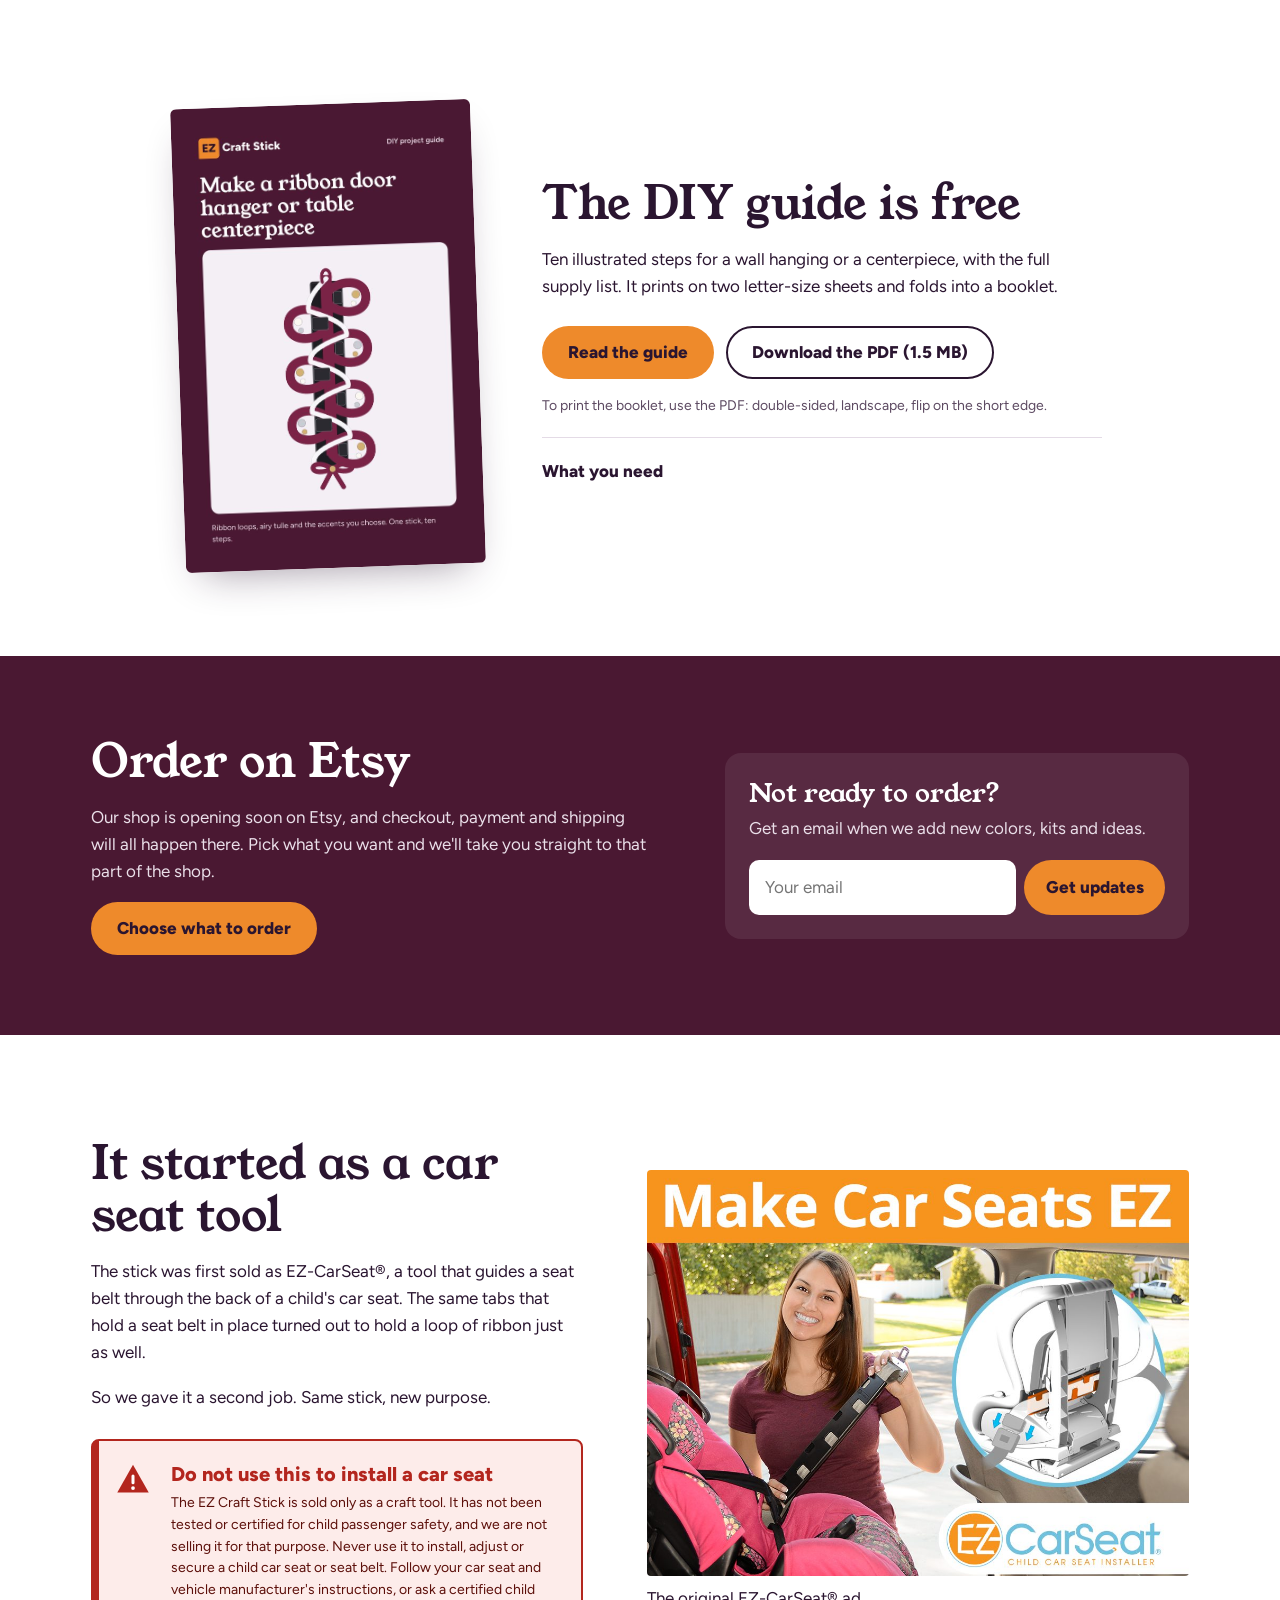
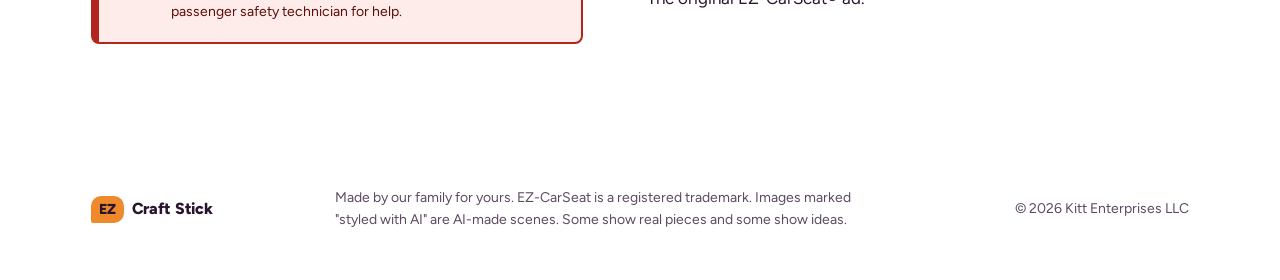
==== commit 9d399971: "Add Design ideas gallery before The stick section 24 AI-styled scenes cropped square, in a slow cont" ====
--- a/index.html
+++ b/index.html
@@ -116,6 +116,73 @@
         </li>
       </ul>
       <p class="reels__soon">Reels coming soon. These tiles show where the videos will play.</p>
+    </section>
+
+    <!-- DESIGN IDEAS: AI-styled scenes, square crops, slow continuous scroll -->
+    <section class="design-ideas" aria-labelledby="design-ideas-title">
+      <div class="design-ideas__head">
+        <h2 id="design-ideas-title">Design ideas</h2>
+        <p>Scenes styled with AI to spark ideas for every season. Some are based on real pieces; others are ideas we haven't made yet.</p>
+        <button type="button" class="carousel__btn design-ideas__pause" aria-pressed="false" aria-label="Pause the design ideas gallery">
+          <svg viewBox="0 0 20 20" aria-hidden="true"><rect class="i-pause" x="5" y="4" width="3.5" height="12" rx="1"/><rect class="i-pause" x="11.5" y="4" width="3.5" height="12" rx="1"/><path class="i-play" d="M6 4l10 6-10 6z"/></svg>
+        </button>
+      </div>
+      <div class="design-ideas__viewport">
+        <div class="design-ideas__track">
+          <ul class="design-ideas__set" role="list">
+            <li class="idea-tile"><img src="assets/img/styled-idea-plum-velvet-centerpiece.jpg" alt="Plum velvet centerpiece, an idea scene styled with AI" width="640" height="640" loading="lazy"><span class="idea-tile__cap"><strong>Plum velvet centerpiece</strong><span>Christmas, styled with AI</span></span></li>
+            <li class="idea-tile"><img src="assets/img/styled-idea-emerald-gold-door-swag.jpg" alt="Emerald and gold door swag, an idea scene styled with AI" width="640" height="640" loading="lazy"><span class="idea-tile__cap"><strong>Emerald and gold door swag</strong><span>Christmas, styled with AI</span></span></li>
+            <li class="idea-tile"><img src="assets/img/styled-idea-red-gold-bells-centerpiece.jpg" alt="Red velvet and bells centerpiece, an idea scene styled with AI" width="640" height="640" loading="lazy"><span class="idea-tile__cap"><strong>Red velvet and bells centerpiece</strong><span>Christmas, styled with AI</span></span></li>
+            <li class="idea-tile"><img src="assets/img/styled-idea-champagne-poinsettia-door-swag.jpg" alt="Champagne poinsettia door swag, an idea scene styled with AI" width="640" height="640" loading="lazy"><span class="idea-tile__cap"><strong>Champagne poinsettia door swag</strong><span>Christmas, styled with AI</span></span></li>
+            <li class="idea-tile"><img src="assets/img/styled-idea-icy-winter-runner.jpg" alt="Icy winter table runner, an idea scene styled with AI" width="640" height="640" loading="lazy"><span class="idea-tile__cap"><strong>Icy winter table runner</strong><span>Winter, styled with AI</span></span></li>
+            <li class="idea-tile"><img src="assets/img/styled-idea-candy-cane-door-swag.jpg" alt="Candy cane door swag, an idea scene styled with AI" width="640" height="640" loading="lazy"><span class="idea-tile__cap"><strong>Candy cane door swag</strong><span>Christmas, styled with AI</span></span></li>
+            <li class="idea-tile"><img src="assets/img/styled-idea-red-gold-ornament-centerpiece.jpg" alt="Red and gold ornament centerpiece, an idea scene styled with AI" width="640" height="640" loading="lazy"><span class="idea-tile__cap"><strong>Red and gold ornament centerpiece</strong><span>Christmas, styled with AI</span></span></li>
+            <li class="idea-tile"><img src="assets/img/styled-idea-snowflake-door-hanger.jpg" alt="Snowflake door hanger, an idea scene styled with AI" width="640" height="640" loading="lazy"><span class="idea-tile__cap"><strong>Snowflake door hanger</strong><span>Winter, styled with AI</span></span></li>
+            <li class="idea-tile"><img src="assets/img/styled-idea-plum-velvet-runner.jpg" alt="Plum velvet table runner, an idea scene styled with AI" width="640" height="640" loading="lazy"><span class="idea-tile__cap"><strong>Plum velvet table runner</strong><span>Christmas, styled with AI</span></span></li>
+            <li class="idea-tile"><img src="assets/img/styled-idea-candy-cane-double-doors.jpg" alt="Candy cane, one per door, an idea scene styled with AI" width="640" height="640" loading="lazy"><span class="idea-tile__cap"><strong>Candy cane, one per door</strong><span>Christmas, styled with AI</span></span></li>
+            <li class="idea-tile"><img src="assets/img/styled-idea-frosted-bells-door-swag.jpg" alt="Frosted evergreen and bells, an idea scene styled with AI" width="640" height="640" loading="lazy"><span class="idea-tile__cap"><strong>Frosted evergreen and bells</strong><span>Christmas, styled with AI</span></span></li>
+            <li class="idea-tile"><img src="assets/img/styled-idea-sage-plum-runner.jpg" alt="Sage and plum runner, an idea scene styled with AI" width="640" height="640" loading="lazy"><span class="idea-tile__cap"><strong>Sage and plum runner</strong><span>Everyday, styled with AI</span></span></li>
+            <li class="idea-tile"><img src="assets/img/styled-idea-purple-gold-door-swag.jpg" alt="Purple and gold door swag, an idea scene styled with AI" width="640" height="640" loading="lazy"><span class="idea-tile__cap"><strong>Purple and gold door swag</strong><span>Christmas, styled with AI</span></span></li>
+            <li class="idea-tile"><img src="assets/img/styled-idea-grand-double-doors.jpg" alt="Red and white double doors, an idea scene styled with AI" width="640" height="640" loading="lazy"><span class="idea-tile__cap"><strong>Red and white double doors</strong><span>Christmas, styled with AI</span></span></li>
+            <li class="idea-tile"><img src="assets/img/styled-idea-valentines-door-swag.jpg" alt="Valentine hearts door swag, an idea scene styled with AI" width="640" height="640" loading="lazy"><span class="idea-tile__cap"><strong>Valentine hearts door swag</strong><span>Valentine&#x27;s Day, styled with AI</span></span></li>
+            <li class="idea-tile"><img src="assets/img/styled-idea-valentines-table.jpg" alt="Valentine table centerpiece, an idea scene styled with AI" width="640" height="640" loading="lazy"><span class="idea-tile__cap"><strong>Valentine table centerpiece</strong><span>Valentine&#x27;s Day, styled with AI</span></span></li>
+            <li class="idea-tile"><img src="assets/img/styled-idea-easter-door-swag.jpg" alt="Pastel bunny door swag, an idea scene styled with AI" width="640" height="640" loading="lazy"><span class="idea-tile__cap"><strong>Pastel bunny door swag</strong><span>Easter and spring, styled with AI</span></span></li>
+            <li class="idea-tile"><img src="assets/img/styled-idea-easter-centerpiece.jpg" alt="Pastel Easter centerpiece, an idea scene styled with AI" width="640" height="640" loading="lazy"><span class="idea-tile__cap"><strong>Pastel Easter centerpiece</strong><span>Easter and spring, styled with AI</span></span></li>
+            <li class="idea-tile"><img src="assets/img/styled-idea-fourth-of-july-door-swag.jpg" alt="Stars and stripes door swag, an idea scene styled with AI" width="640" height="640" loading="lazy"><span class="idea-tile__cap"><strong>Stars and stripes door swag</strong><span>Fourth of July, styled with AI</span></span></li>
+            <li class="idea-tile"><img src="assets/img/styled-idea-fourth-of-july-table.jpg" alt="Fourth of July picnic table, an idea scene styled with AI" width="640" height="640" loading="lazy"><span class="idea-tile__cap"><strong>Fourth of July picnic table</strong><span>Fourth of July, styled with AI</span></span></li>
+            <li class="idea-tile"><img src="assets/img/styled-idea-graduation-purple-gold.jpg" alt="Purple and gold graduation, an idea scene styled with AI" width="640" height="640" loading="lazy"><span class="idea-tile__cap"><strong>Purple and gold graduation</strong><span>Graduation, styled with AI</span></span></li>
+            <li class="idea-tile"><img src="assets/img/styled-idea-graduation-navy-gold.jpg" alt="Navy and gold game day, an idea scene styled with AI" width="640" height="640" loading="lazy"><span class="idea-tile__cap"><strong>Navy and gold game day</strong><span>Graduation, styled with AI</span></span></li>
+            <li class="idea-tile"><img src="assets/img/styled-idea-gothic-halloween-door-swag.jpg" alt="Gothic plaid door swag, an idea scene styled with AI" width="640" height="640" loading="lazy"><span class="idea-tile__cap"><strong>Gothic plaid door swag</strong><span>Halloween, styled with AI</span></span></li>
+            <li class="idea-tile"><img src="assets/img/styled-idea-haunted-halloween-table.jpg" alt="Skulls and tulle centerpiece, an idea scene styled with AI" width="640" height="640" loading="lazy"><span class="idea-tile__cap"><strong>Skulls and tulle centerpiece</strong><span>Halloween, styled with AI</span></span></li>
+          </ul>
+          <ul class="design-ideas__set" role="list" aria-hidden="true">
+            <li class="idea-tile"><img src="assets/img/styled-idea-plum-velvet-centerpiece.jpg" alt="" width="640" height="640" loading="lazy"><span class="idea-tile__cap"><strong>Plum velvet centerpiece</strong><span>Christmas, styled with AI</span></span></li>
+            <li class="idea-tile"><img src="assets/img/styled-idea-emerald-gold-door-swag.jpg" alt="" width="640" height="640" loading="lazy"><span class="idea-tile__cap"><strong>Emerald and gold door swag</strong><span>Christmas, styled with AI</span></span></li>
+            <li class="idea-tile"><img src="assets/img/styled-idea-red-gold-bells-centerpiece.jpg" alt="" width="640" height="640" loading="lazy"><span class="idea-tile__cap"><strong>Red velvet and bells centerpiece</strong><span>Christmas, styled with AI</span></span></li>
+            <li class="idea-tile"><img src="assets/img/styled-idea-champagne-poinsettia-door-swag.jpg" alt="" width="640" height="640" loading="lazy"><span class="idea-tile__cap"><strong>Champagne poinsettia door swag</strong><span>Christmas, styled with AI</span></span></li>
+            <li class="idea-tile"><img src="assets/img/styled-idea-icy-winter-runner.jpg" alt="" width="640" height="640" loading="lazy"><span class="idea-tile__cap"><strong>Icy winter table runner</strong><span>Winter, styled with AI</span></span></li>
+            <li class="idea-tile"><img src="assets/img/styled-idea-candy-cane-door-swag.jpg" alt="" width="640" height="640" loading="lazy"><span class="idea-tile__cap"><strong>Candy cane door swag</strong><span>Christmas, styled with AI</span></span></li>
+            <li class="idea-tile"><img src="assets/img/styled-idea-red-gold-ornament-centerpiece.jpg" alt="" width="640" height="640" loading="lazy"><span class="idea-tile__cap"><strong>Red and gold ornament centerpiece</strong><span>Christmas, styled with AI</span></span></li>
+            <li class="idea-tile"><img src="assets/img/styled-idea-snowflake-door-hanger.jpg" alt="" width="640" height="640" loading="lazy"><span class="idea-tile__cap"><strong>Snowflake door hanger</strong><span>Winter, styled with AI</span></span></li>
+            <li class="idea-tile"><img src="assets/img/styled-idea-plum-velvet-runner.jpg" alt="" width="640" height="640" loading="lazy"><span class="idea-tile__cap"><strong>Plum velvet table runner</strong><span>Christmas, styled with AI</span></span></li>
+            <li class="idea-tile"><img src="assets/img/styled-idea-candy-cane-double-doors.jpg" alt="" width="640" height="640" loading="lazy"><span class="idea-tile__cap"><strong>Candy cane, one per door</strong><span>Christmas, styled with AI</span></span></li>
+            <li class="idea-tile"><img src="assets/img/styled-idea-frosted-bells-door-swag.jpg" alt="" width="640" height="640" loading="lazy"><span class="idea-tile__cap"><strong>Frosted evergreen and bells</strong><span>Christmas, styled with AI</span></span></li>
+            <li class="idea-tile"><img src="assets/img/styled-idea-sage-plum-runner.jpg" alt="" width="640" height="640" loading="lazy"><span class="idea-tile__cap"><strong>Sage and plum runner</strong><span>Everyday, styled with AI</span></span></li>
+            <li class="idea-tile"><img src="assets/img/styled-idea-purple-gold-door-swag.jpg" alt="" width="640" height="640" loading="lazy"><span class="idea-tile__cap"><strong>Purple and gold door swag</strong><span>Christmas, styled with AI</span></span></li>
+            <li class="idea-tile"><img src="assets/img/styled-idea-grand-double-doors.jpg" alt="" width="640" height="640" loading="lazy"><span class="idea-tile__cap"><strong>Red and white double doors</strong><span>Christmas, styled with AI</span></span></li>
+            <li class="idea-tile"><img src="assets/img/styled-idea-valentines-door-swag.jpg" alt="" width="640" height="640" loading="lazy"><span class="idea-tile__cap"><strong>Valentine hearts door swag</strong><span>Valentine&#x27;s Day, styled with AI</span></span></li>
+            <li class="idea-tile"><img src="assets/img/styled-idea-valentines-table.jpg" alt="" width="640" height="640" loading="lazy"><span class="idea-tile__cap"><strong>Valentine table centerpiece</strong><span>Valentine&#x27;s Day, styled with AI</span></span></li>
+            <li class="idea-tile"><img src="assets/img/styled-idea-easter-door-swag.jpg" alt="" width="640" height="640" loading="lazy"><span class="idea-tile__cap"><strong>Pastel bunny door swag</strong><span>Easter and spring, styled with AI</span></span></li>
+            <li class="idea-tile"><img src="assets/img/styled-idea-easter-centerpiece.jpg" alt="" width="640" height="640" loading="lazy"><span class="idea-tile__cap"><strong>Pastel Easter centerpiece</strong><span>Easter and spring, styled with AI</span></span></li>
+            <li class="idea-tile"><img src="assets/img/styled-idea-fourth-of-july-door-swag.jpg" alt="" width="640" height="640" loading="lazy"><span class="idea-tile__cap"><strong>Stars and stripes door swag</strong><span>Fourth of July, styled with AI</span></span></li>
+            <li class="idea-tile"><img src="assets/img/styled-idea-fourth-of-july-table.jpg" alt="" width="640" height="640" loading="lazy"><span class="idea-tile__cap"><strong>Fourth of July picnic table</strong><span>Fourth of July, styled with AI</span></span></li>
+            <li class="idea-tile"><img src="assets/img/styled-idea-graduation-purple-gold.jpg" alt="" width="640" height="640" loading="lazy"><span class="idea-tile__cap"><strong>Purple and gold graduation</strong><span>Graduation, styled with AI</span></span></li>
+            <li class="idea-tile"><img src="assets/img/styled-idea-graduation-navy-gold.jpg" alt="" width="640" height="640" loading="lazy"><span class="idea-tile__cap"><strong>Navy and gold game day</strong><span>Graduation, styled with AI</span></span></li>
+            <li class="idea-tile"><img src="assets/img/styled-idea-gothic-halloween-door-swag.jpg" alt="" width="640" height="640" loading="lazy"><span class="idea-tile__cap"><strong>Gothic plaid door swag</strong><span>Halloween, styled with AI</span></span></li>
+            <li class="idea-tile"><img src="assets/img/styled-idea-haunted-halloween-table.jpg" alt="" width="640" height="640" loading="lazy"><span class="idea-tile__cap"><strong>Skulls and tulle centerpiece</strong><span>Halloween, styled with AI</span></span></li>
+          </ul>
+        </div>
+      </div>
     </section>
 
     <!-- THE STICK -->
--- a/styles.css
+++ b/styles.css
@@ -126,6 +126,43 @@
 .reel__caption { position: absolute; left: .9rem; right: .9rem; bottom: .9rem; color: #fff; font-weight: 600; font-size: var(--step--1); line-height: 1.3; z-index: 1; }
 .reels__soon { margin: .75rem 0 0; color: var(--ink-soft); font-size: var(--step--1); }
 
+
+/* ---------- Design ideas: continuous scrolling gallery ---------- */
+.design-ideas { padding: clamp(3.5rem, 8vw, 6rem) 0 0; overflow: hidden; }
+.design-ideas__head { max-width: var(--max); margin: 0 auto 1.75rem; padding: 0 var(--gutter); display: grid; grid-template-columns: auto 1fr auto; gap: 1rem 2rem; align-items: end; }
+.design-ideas__head h2 { font-size: var(--step-3); }
+.design-ideas__head p { margin: 0; color: var(--ink-soft); max-width: 52ch; }
+.design-ideas__pause .i-play { display: none; }
+.design-ideas.is-paused .design-ideas__pause .i-play { display: inline; }
+.design-ideas.is-paused .design-ideas__pause .i-pause { display: none; }
+.design-ideas__viewport { overflow: hidden; }
+.design-ideas__track { display: flex; width: max-content; animation: ideas-scroll 140s linear infinite; }
+.design-ideas__set { list-style: none; margin: 0; padding: 0 6px 0 0; display: flex; gap: 6px; }
+.design-ideas:hover .design-ideas__track,
+.design-ideas:focus-within .design-ideas__track,
+.design-ideas.is-paused .design-ideas__track { animation-play-state: paused; }
+@keyframes ideas-scroll { to { transform: translateX(-50%); } }
+.idea-tile { position: relative; width: clamp(220px, 22vw, 300px); aspect-ratio: 1 / 1; border-radius: 6px; overflow: hidden; background: var(--tulle); flex: none; }
+.idea-tile img { width: 100%; height: 100%; object-fit: cover; }
+.idea-tile::after { content: ""; position: absolute; inset: 0; background: linear-gradient(to top, rgba(32,10,28,.78) 0%, rgba(32,10,28,0) 42%); pointer-events: none; }
+.idea-tile__cap { position: absolute; left: .85rem; right: .85rem; bottom: .75rem; z-index: 1; color: #fff; display: grid; line-height: 1.25; }
+.idea-tile__cap strong { font-family: var(--serif); font-weight: 400; font-size: 1.05rem; }
+.idea-tile__cap span { font-size: .78rem; font-style: italic; opacity: .9; }
+/* reduced motion: no drift; a swipeable row instead, without the duplicate set */
+@media (prefers-reduced-motion: reduce) {
+  .design-ideas__track { animation: none; }
+  .design-ideas__viewport { overflow-x: auto; scroll-snap-type: x mandatory; padding: 0 var(--gutter); }
+  .design-ideas__set[aria-hidden="true"] { display: none; }
+  .idea-tile { scroll-snap-align: start; }
+  .design-ideas__pause { display: none; }
+}
+@media (max-width: 720px) {
+  .design-ideas__head { grid-template-columns: 1fr auto; }
+  .design-ideas__head p { grid-column: 1 / -1; grid-row: 2; }
+  .idea-tile { width: 62vw; }
+  .design-ideas__track { animation-duration: 110s; }
+}
+
 /* ---------- The stick ---------- */
 .stick { max-width: var(--max); margin: 0 auto; padding: clamp(3.5rem, 8vw, 6rem) var(--gutter) clamp(2.5rem, 5vw, 4rem); }
 .stick__head { display: grid; grid-template-columns: 1fr 1fr; gap: 2rem; align-items: end; }
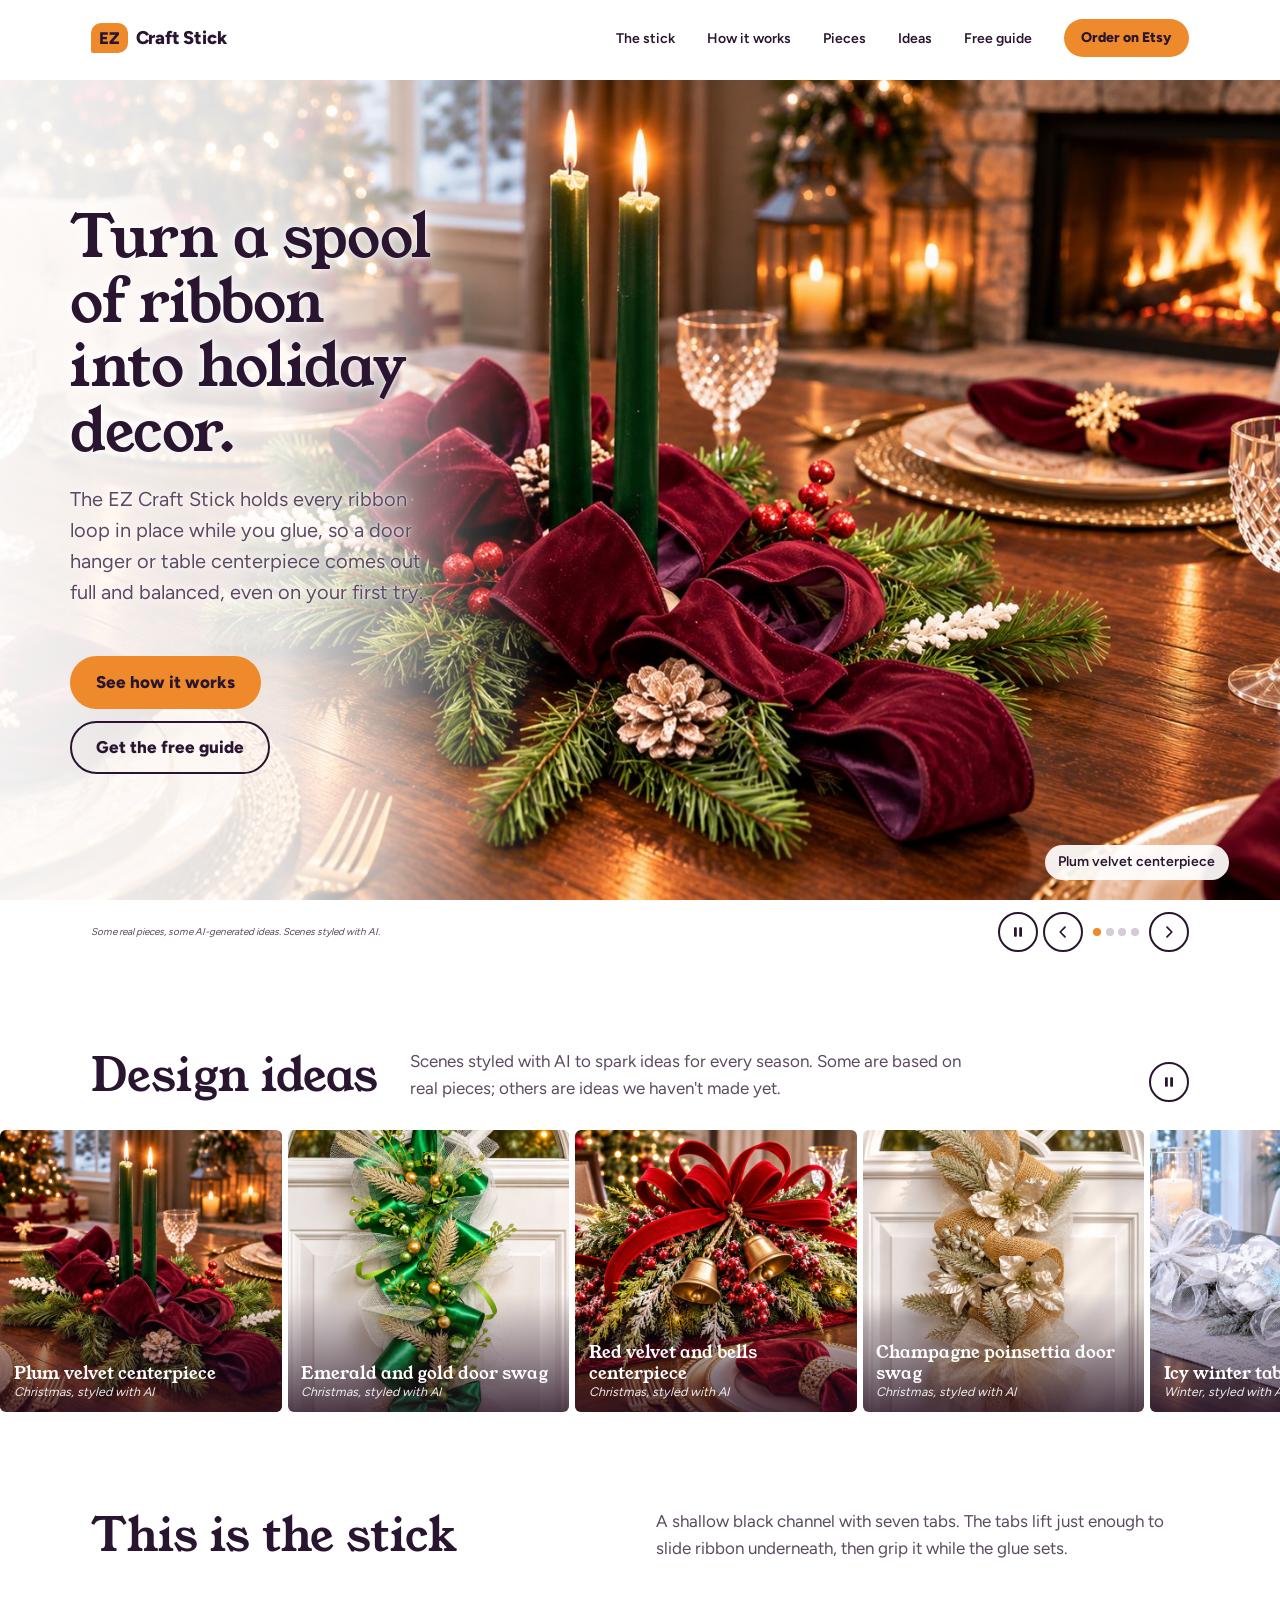
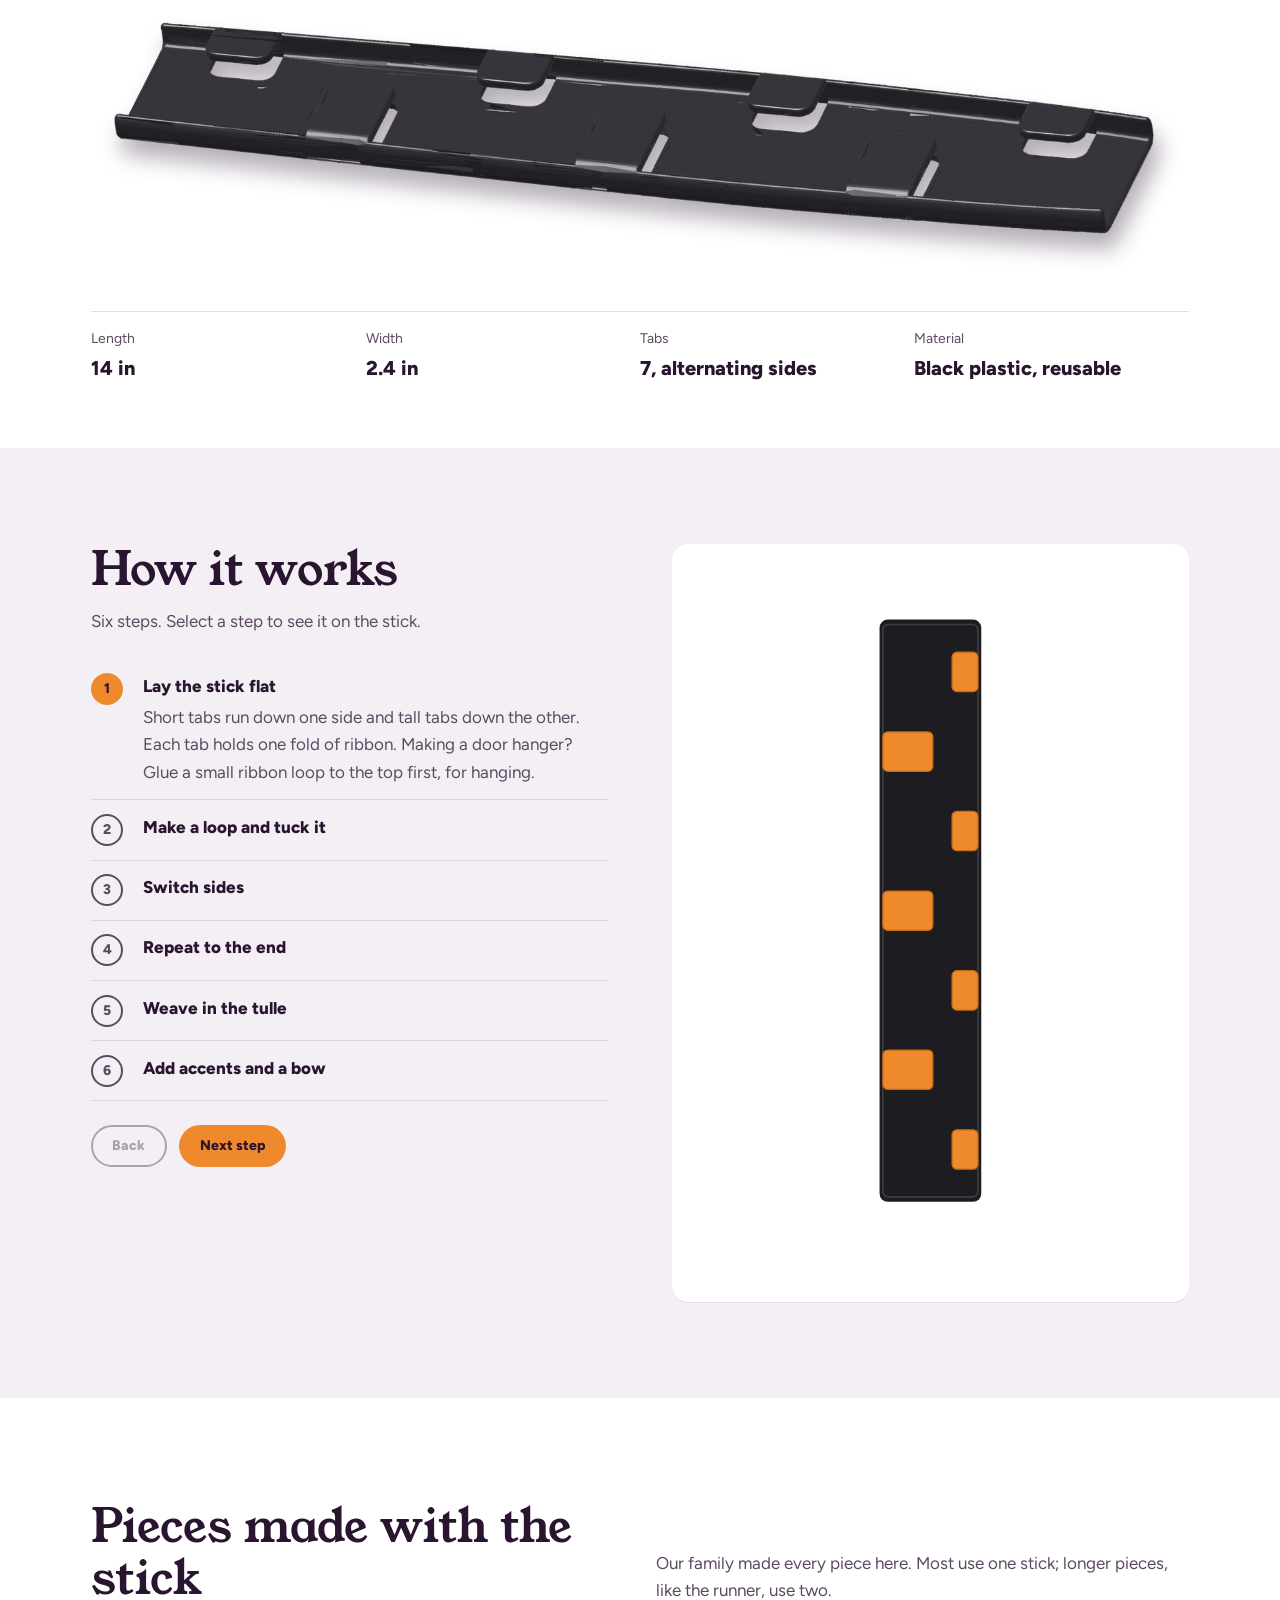
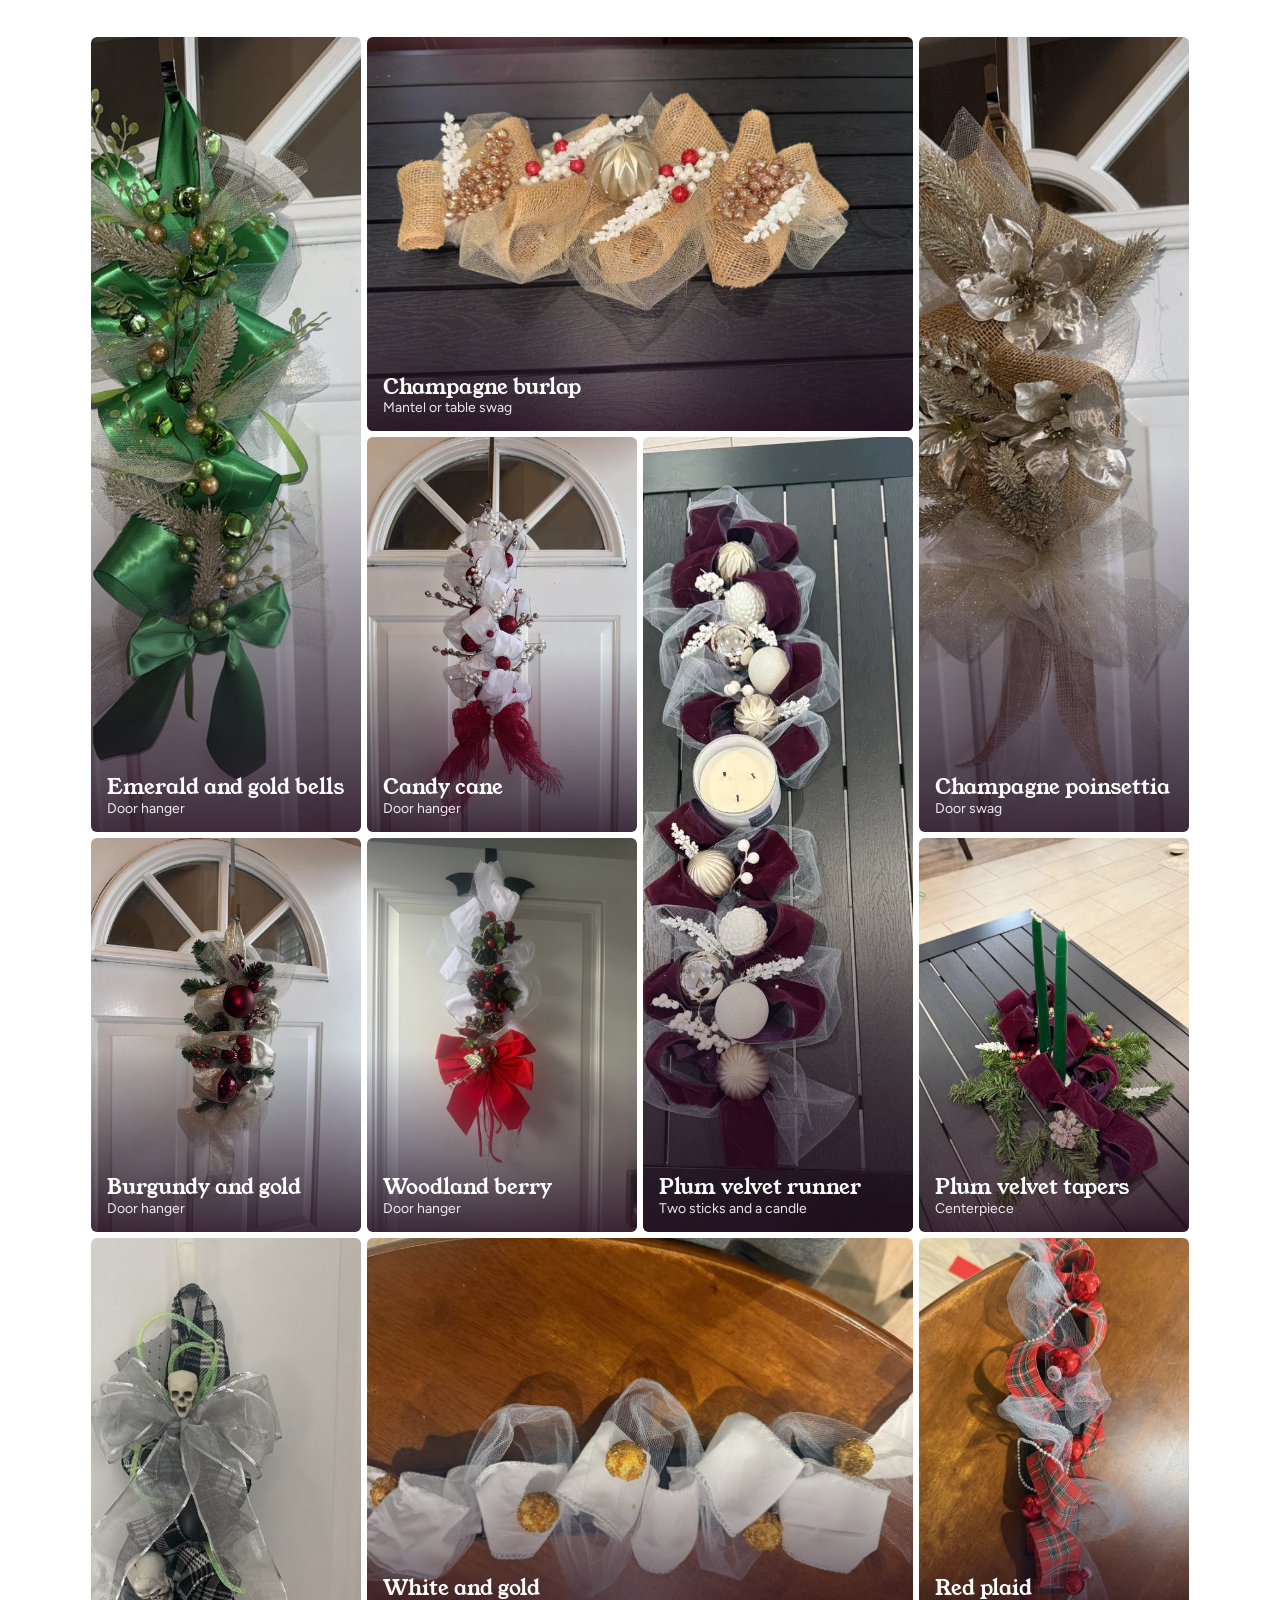
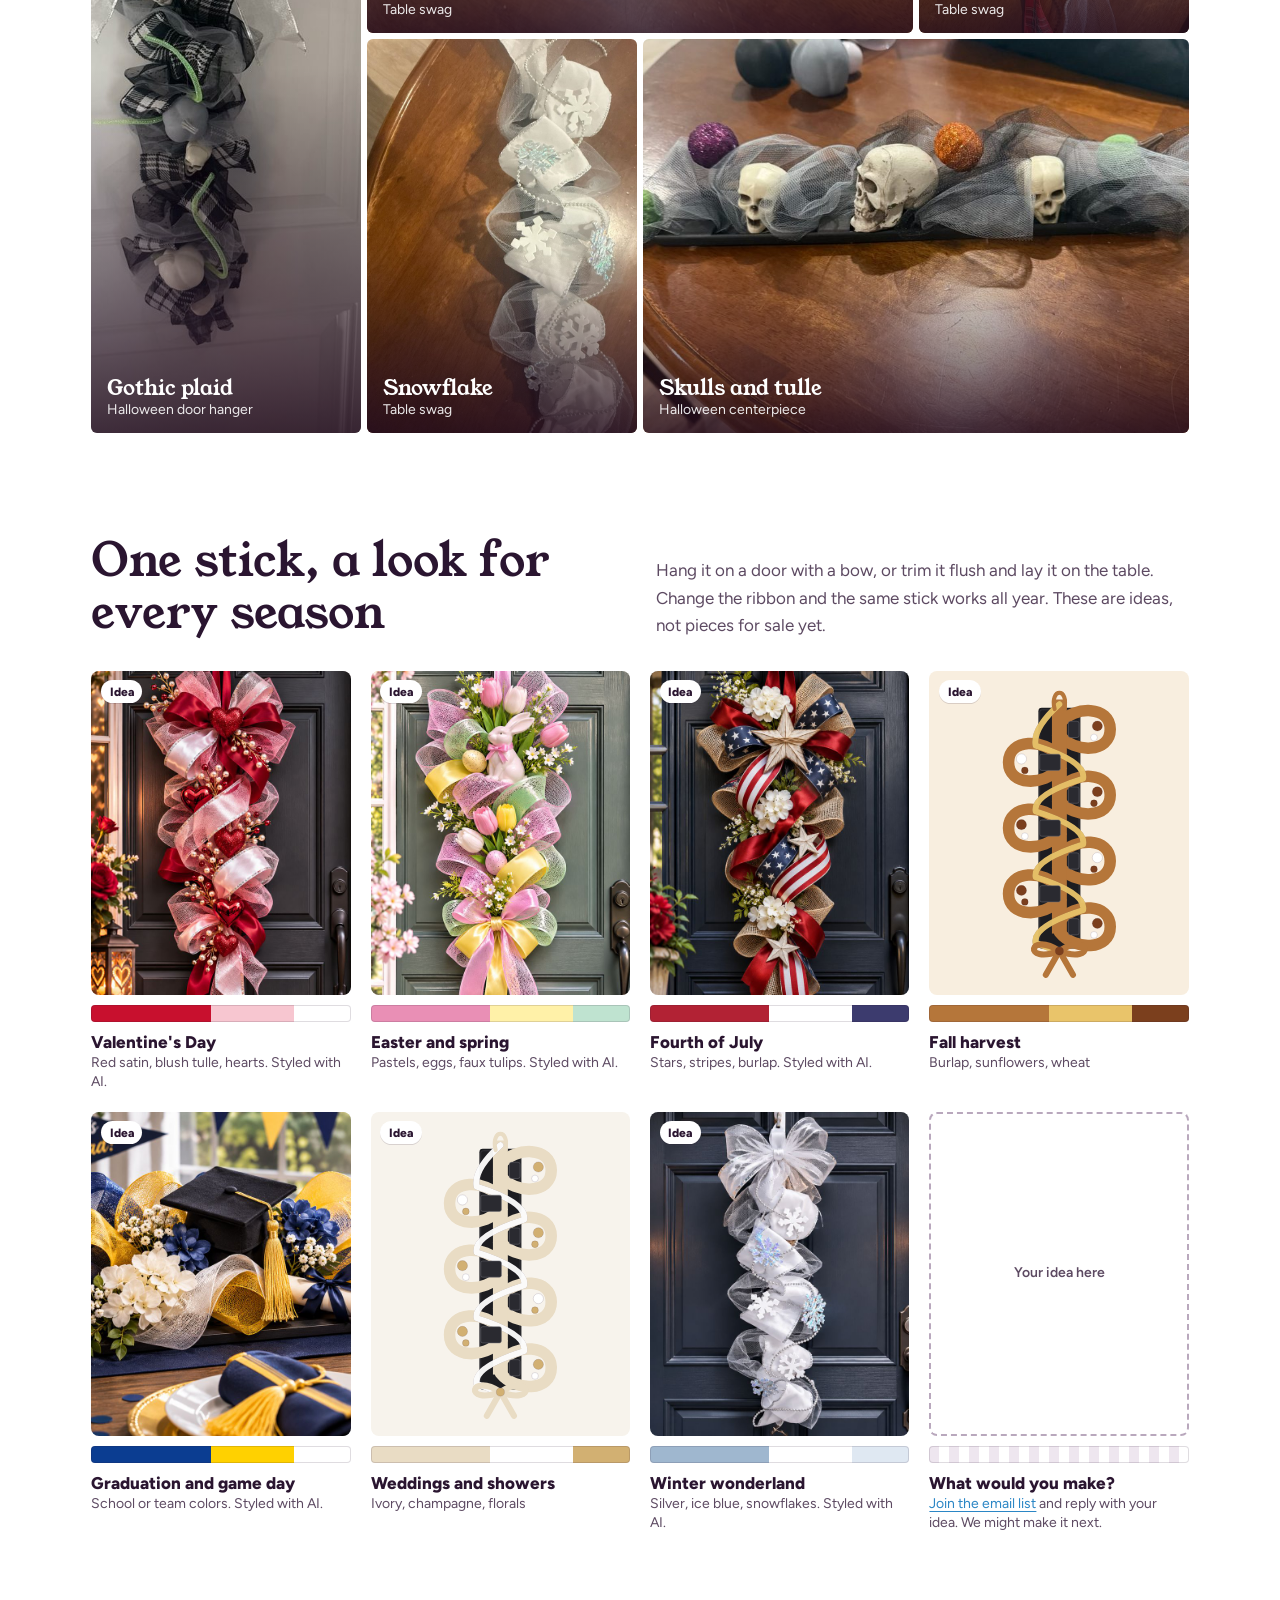
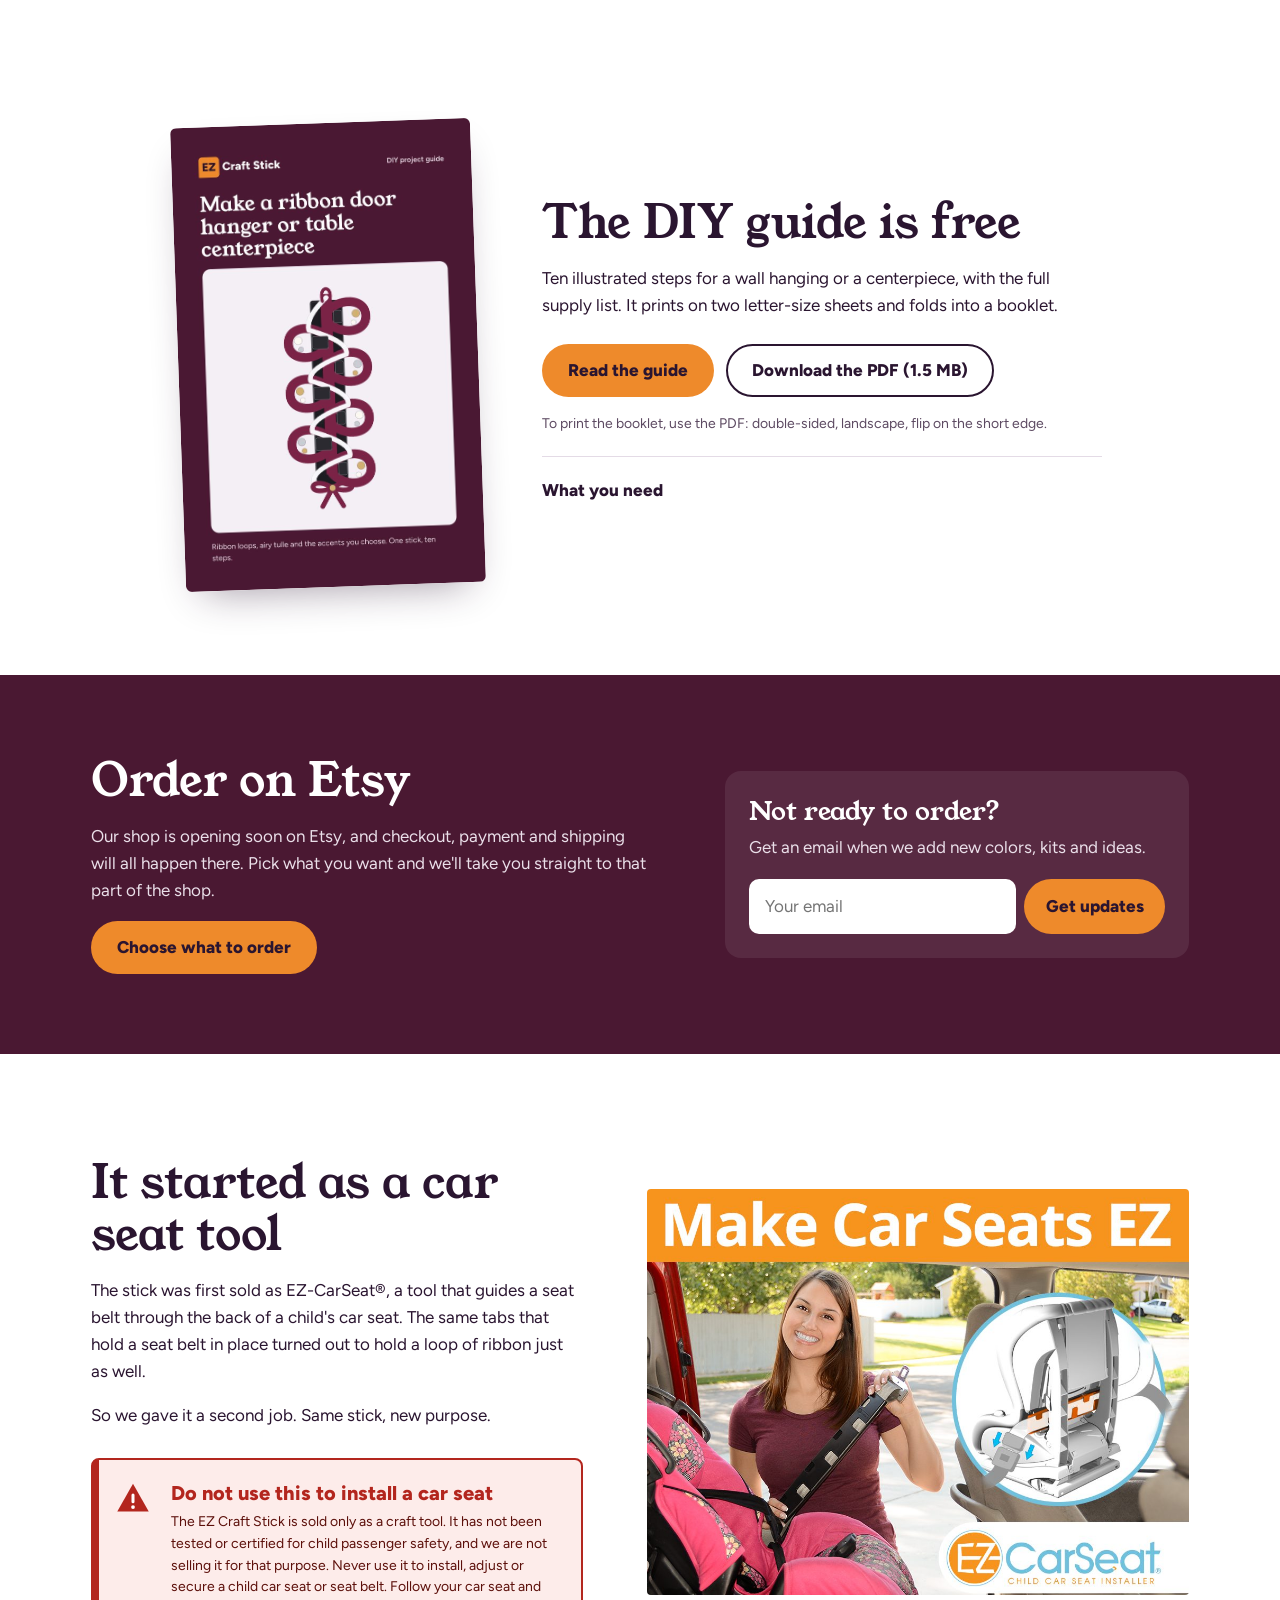
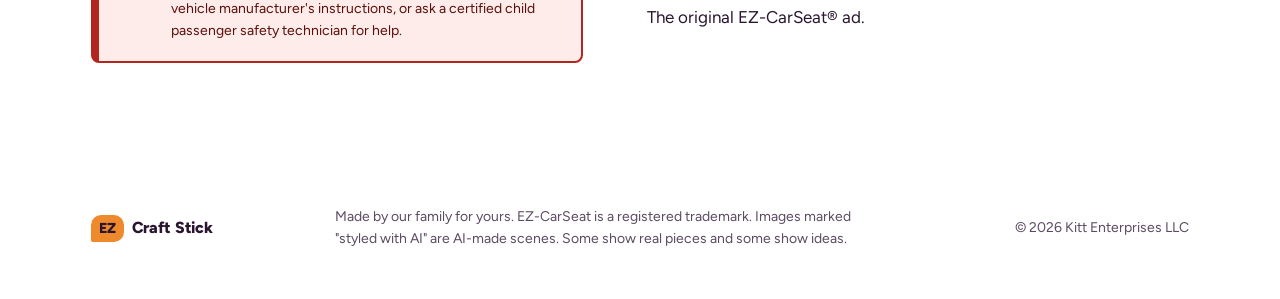
==== commit 8187f5e0: "Use AI scenes in five season idea cards Valentine's Day, Easter, Fourth of July, graduation and wint" ====
--- a/index.html
+++ b/index.html
@@ -385,148 +385,19 @@
       <!-- TODO: swap each .idea__art illustration for an idea image (AI or real) once it exists -->
       <ul class="ideas__grid" role="list">
           <li class="idea" style="--rb:#c8102e;--tl:#f7c6d0;--o1:#ffffff;--bg:#fde8ee">
-            <div class="idea__art"><svg class="idea-svg" aria-hidden="true" focusable="false" viewBox="10 0 380 880" aria-hidden="true">
-
-<g data-layer="stick"><rect class="st-body" x="138.0" y="70" width="124" height="710" rx="10"/>
-<rect class="st-rail" x="142.0" y="76" width="116" height="698" rx="7"/></g>
-<path class="rb rb-spine" d="M200 46 L200 153.8"/>
-<path class="rb rb-loop" d="M200 117.8 C245 61.8 350 63.8 350 133.8 C350 203.8 245 205.8 200 149.8"/>
-<path class="rb rb-spine" d="M200 149.8 L200 251.0"/>
-<path class="rb rb-loop" d="M200 215.0 C155 159.0 50 161.0 50 231.0 C50 301.0 155 303.0 200 247.0"/>
-<path class="rb rb-spine" d="M200 247.0 L200 347.8"/>
-<path class="rb rb-loop" d="M200 311.8 C245 255.8 350 257.8 350 327.8 C350 397.8 245 399.8 200 343.8"/>
-<path class="rb rb-spine" d="M200 343.8 L200 445.0"/>
-<path class="rb rb-loop" d="M200 409.0 C155 353.0 50 355.0 50 425.0 C50 495.0 155 497.0 200 441.0"/>
-<path class="rb rb-spine" d="M200 441.0 L200 542.2"/>
-<path class="rb rb-loop" d="M200 506.2 C245 450.2 350 452.2 350 522.2 C350 592.2 245 594.2 200 538.2"/>
-<path class="rb rb-spine" d="M200 538.2 L200 639.0"/>
-<path class="rb rb-loop" d="M200 603.0 C155 547.0 50 549.0 50 619.0 C50 689.0 155 691.0 200 635.0"/>
-<path class="rb rb-spine" d="M200 635.0 L200 736.2"/>
-<path class="rb rb-loop" d="M200 700.2 C245 644.2 350 646.2 350 716.2 C350 786.2 245 788.2 200 732.2"/>
-<path class="tulle" d="M200 60 Q120 132 130 182 Q280 229 270 279 Q120 326 130 376 Q280 423 270 473 Q120 520 130 570 Q280 617 270 667 Q120 714 130 764 L200 790"/>
-<rect class="tab" x="226.4" y="109.8" width="31.6" height="48.0" rx="6"/>
-<rect class="tab" x="142.0" y="207.0" width="61.0" height="48.0" rx="6"/>
-<rect class="tab" x="226.4" y="303.8" width="31.6" height="48.0" rx="6"/>
-<rect class="tab" x="142.0" y="401.0" width="61.0" height="48.0" rx="6"/>
-<rect class="tab" x="226.4" y="498.2" width="31.6" height="48.0" rx="6"/>
-<rect class="tab" x="142.0" y="595.0" width="61.0" height="48.0" rx="6"/>
-<rect class="tab" x="226.4" y="692.2" width="31.6" height="48.0" rx="6"/>
-<circle class="orn orn-gold" cx="312" cy="123.8" r="15"/>
-<circle class="orn orn-pearl" cx="302" cy="157.8" r="10"/>
-<circle class="orn orn-pearl" cx="88" cy="221.0" r="15"/>
-<circle class="orn orn-silver" cx="98" cy="255.0" r="10"/>
-<circle class="orn orn-silver" cx="312" cy="317.8" r="15"/>
-<circle class="orn orn-gold" cx="302" cy="351.8" r="10"/>
-<circle class="orn orn-gold" cx="88" cy="415.0" r="15"/>
-<circle class="orn orn-pearl" cx="98" cy="449.0" r="10"/>
-<circle class="orn orn-pearl" cx="312" cy="512.2" r="15"/>
-<circle class="orn orn-silver" cx="302" cy="546.2" r="10"/>
-<circle class="orn orn-silver" cx="88" cy="609.0" r="15"/>
-<circle class="orn orn-gold" cx="98" cy="643.0" r="10"/>
-<circle class="orn orn-gold" cx="312" cy="706.2" r="15"/>
-<circle class="orn orn-pearl" cx="302" cy="740.2" r="10"/>
-<path class="rb rb-hang" d="M186 74 C170 10 230 10 214 74"/>
-<g class="bow"><path class="rb rb-bow" d="M200 788 C110 728 90 828 200 788"/><path class="rb rb-bow" d="M200 788 C290 728 310 828 200 788"/><path class="rb rb-bow" d="M200 788 L160 858"/><path class="rb rb-bow" d="M200 788 L240 858"/><circle class="orn orn-gold" cx="200" cy="788" r="12"/></g>
-</svg>
-<span class="idea__badge">Idea</span></div>
+            <div class="idea__art"><img src="assets/img/styled-season-valentines.jpg" alt="Valentine hearts door swag in red and blush ribbon, an idea scene styled with AI" width="640" height="800" loading="lazy"><span class="idea__badge">Idea</span></div>
             <span class="swatch" style="--a:#c8102e;--b:#f7c6d0;--c:#ffffff" aria-hidden="true"></span>
-            <strong>Valentine's Day</strong><span>Red satin, blush tulle, hearts</span>
+            <strong>Valentine's Day</strong><span>Red satin, blush tulle, hearts. Styled with AI.</span>
           </li>
           <li class="idea" style="--rb:#e98fb5;--tl:#fff1a8;--o1:#bfe3d0;--bg:#fbf4e4">
-            <div class="idea__art"><svg class="idea-svg" aria-hidden="true" focusable="false" viewBox="10 0 380 880" aria-hidden="true">
-
-<g data-layer="stick"><rect class="st-body" x="138.0" y="70" width="124" height="710" rx="10"/>
-<rect class="st-rail" x="142.0" y="76" width="116" height="698" rx="7"/></g>
-<path class="rb rb-spine" d="M200 46 L200 153.8"/>
-<path class="rb rb-loop" d="M200 117.8 C245 61.8 350 63.8 350 133.8 C350 203.8 245 205.8 200 149.8"/>
-<path class="rb rb-spine" d="M200 149.8 L200 251.0"/>
-<path class="rb rb-loop" d="M200 215.0 C155 159.0 50 161.0 50 231.0 C50 301.0 155 303.0 200 247.0"/>
-<path class="rb rb-spine" d="M200 247.0 L200 347.8"/>
-<path class="rb rb-loop" d="M200 311.8 C245 255.8 350 257.8 350 327.8 C350 397.8 245 399.8 200 343.8"/>
-<path class="rb rb-spine" d="M200 343.8 L200 445.0"/>
-<path class="rb rb-loop" d="M200 409.0 C155 353.0 50 355.0 50 425.0 C50 495.0 155 497.0 200 441.0"/>
-<path class="rb rb-spine" d="M200 441.0 L200 542.2"/>
-<path class="rb rb-loop" d="M200 506.2 C245 450.2 350 452.2 350 522.2 C350 592.2 245 594.2 200 538.2"/>
-<path class="rb rb-spine" d="M200 538.2 L200 639.0"/>
-<path class="rb rb-loop" d="M200 603.0 C155 547.0 50 549.0 50 619.0 C50 689.0 155 691.0 200 635.0"/>
-<path class="rb rb-spine" d="M200 635.0 L200 736.2"/>
-<path class="rb rb-loop" d="M200 700.2 C245 644.2 350 646.2 350 716.2 C350 786.2 245 788.2 200 732.2"/>
-<path class="tulle" d="M200 60 Q120 132 130 182 Q280 229 270 279 Q120 326 130 376 Q280 423 270 473 Q120 520 130 570 Q280 617 270 667 Q120 714 130 764 L200 790"/>
-<rect class="tab" x="226.4" y="109.8" width="31.6" height="48.0" rx="6"/>
-<rect class="tab" x="142.0" y="207.0" width="61.0" height="48.0" rx="6"/>
-<rect class="tab" x="226.4" y="303.8" width="31.6" height="48.0" rx="6"/>
-<rect class="tab" x="142.0" y="401.0" width="61.0" height="48.0" rx="6"/>
-<rect class="tab" x="226.4" y="498.2" width="31.6" height="48.0" rx="6"/>
-<rect class="tab" x="142.0" y="595.0" width="61.0" height="48.0" rx="6"/>
-<rect class="tab" x="226.4" y="692.2" width="31.6" height="48.0" rx="6"/>
-<circle class="orn orn-gold" cx="312" cy="123.8" r="15"/>
-<circle class="orn orn-pearl" cx="302" cy="157.8" r="10"/>
-<circle class="orn orn-pearl" cx="88" cy="221.0" r="15"/>
-<circle class="orn orn-silver" cx="98" cy="255.0" r="10"/>
-<circle class="orn orn-silver" cx="312" cy="317.8" r="15"/>
-<circle class="orn orn-gold" cx="302" cy="351.8" r="10"/>
-<circle class="orn orn-gold" cx="88" cy="415.0" r="15"/>
-<circle class="orn orn-pearl" cx="98" cy="449.0" r="10"/>
-<circle class="orn orn-pearl" cx="312" cy="512.2" r="15"/>
-<circle class="orn orn-silver" cx="302" cy="546.2" r="10"/>
-<circle class="orn orn-silver" cx="88" cy="609.0" r="15"/>
-<circle class="orn orn-gold" cx="98" cy="643.0" r="10"/>
-<circle class="orn orn-gold" cx="312" cy="706.2" r="15"/>
-<circle class="orn orn-pearl" cx="302" cy="740.2" r="10"/>
-<path class="rb rb-hang" d="M186 74 C170 10 230 10 214 74"/>
-<g class="bow"><path class="rb rb-bow" d="M200 788 C110 728 90 828 200 788"/><path class="rb rb-bow" d="M200 788 C290 728 310 828 200 788"/><path class="rb rb-bow" d="M200 788 L160 858"/><path class="rb rb-bow" d="M200 788 L240 858"/><circle class="orn orn-gold" cx="200" cy="788" r="12"/></g>
-</svg>
-<span class="idea__badge">Idea</span></div>
+            <div class="idea__art"><img src="assets/img/styled-season-easter.jpg" alt="Pastel bunny door swag with tulips and eggs, an idea scene styled with AI" width="640" height="800" loading="lazy"><span class="idea__badge">Idea</span></div>
             <span class="swatch" style="--a:#e98fb5;--b:#fff1a8;--c:#bfe3d0" aria-hidden="true"></span>
-            <strong>Easter and spring</strong><span>Pastels, eggs, faux tulips</span>
+            <strong>Easter and spring</strong><span>Pastels, eggs, faux tulips. Styled with AI.</span>
           </li>
           <li class="idea" style="--rb:#b22234;--tl:#ffffff;--o1:#3c3b6e;--bg:#eef0f8">
-            <div class="idea__art"><svg class="idea-svg" aria-hidden="true" focusable="false" viewBox="10 0 380 880" aria-hidden="true">
-
-<g data-layer="stick"><rect class="st-body" x="138.0" y="70" width="124" height="710" rx="10"/>
-<rect class="st-rail" x="142.0" y="76" width="116" height="698" rx="7"/></g>
-<path class="rb rb-spine" d="M200 46 L200 153.8"/>
-<path class="rb rb-loop" d="M200 117.8 C245 61.8 350 63.8 350 133.8 C350 203.8 245 205.8 200 149.8"/>
-<path class="rb rb-spine" d="M200 149.8 L200 251.0"/>
-<path class="rb rb-loop" d="M200 215.0 C155 159.0 50 161.0 50 231.0 C50 301.0 155 303.0 200 247.0"/>
-<path class="rb rb-spine" d="M200 247.0 L200 347.8"/>
-<path class="rb rb-loop" d="M200 311.8 C245 255.8 350 257.8 350 327.8 C350 397.8 245 399.8 200 343.8"/>
-<path class="rb rb-spine" d="M200 343.8 L200 445.0"/>
-<path class="rb rb-loop" d="M200 409.0 C155 353.0 50 355.0 50 425.0 C50 495.0 155 497.0 200 441.0"/>
-<path class="rb rb-spine" d="M200 441.0 L200 542.2"/>
-<path class="rb rb-loop" d="M200 506.2 C245 450.2 350 452.2 350 522.2 C350 592.2 245 594.2 200 538.2"/>
-<path class="rb rb-spine" d="M200 538.2 L200 639.0"/>
-<path class="rb rb-loop" d="M200 603.0 C155 547.0 50 549.0 50 619.0 C50 689.0 155 691.0 200 635.0"/>
-<path class="rb rb-spine" d="M200 635.0 L200 736.2"/>
-<path class="rb rb-loop" d="M200 700.2 C245 644.2 350 646.2 350 716.2 C350 786.2 245 788.2 200 732.2"/>
-<path class="tulle" d="M200 60 Q120 132 130 182 Q280 229 270 279 Q120 326 130 376 Q280 423 270 473 Q120 520 130 570 Q280 617 270 667 Q120 714 130 764 L200 790"/>
-<rect class="tab" x="226.4" y="109.8" width="31.6" height="48.0" rx="6"/>
-<rect class="tab" x="142.0" y="207.0" width="61.0" height="48.0" rx="6"/>
-<rect class="tab" x="226.4" y="303.8" width="31.6" height="48.0" rx="6"/>
-<rect class="tab" x="142.0" y="401.0" width="61.0" height="48.0" rx="6"/>
-<rect class="tab" x="226.4" y="498.2" width="31.6" height="48.0" rx="6"/>
-<rect class="tab" x="142.0" y="595.0" width="61.0" height="48.0" rx="6"/>
-<rect class="tab" x="226.4" y="692.2" width="31.6" height="48.0" rx="6"/>
-<circle class="orn orn-gold" cx="312" cy="123.8" r="15"/>
-<circle class="orn orn-pearl" cx="302" cy="157.8" r="10"/>
-<circle class="orn orn-pearl" cx="88" cy="221.0" r="15"/>
-<circle class="orn orn-silver" cx="98" cy="255.0" r="10"/>
-<circle class="orn orn-silver" cx="312" cy="317.8" r="15"/>
-<circle class="orn orn-gold" cx="302" cy="351.8" r="10"/>
-<circle class="orn orn-gold" cx="88" cy="415.0" r="15"/>
-<circle class="orn orn-pearl" cx="98" cy="449.0" r="10"/>
-<circle class="orn orn-pearl" cx="312" cy="512.2" r="15"/>
-<circle class="orn orn-silver" cx="302" cy="546.2" r="10"/>
-<circle class="orn orn-silver" cx="88" cy="609.0" r="15"/>
-<circle class="orn orn-gold" cx="98" cy="643.0" r="10"/>
-<circle class="orn orn-gold" cx="312" cy="706.2" r="15"/>
-<circle class="orn orn-pearl" cx="302" cy="740.2" r="10"/>
-<path class="rb rb-hang" d="M186 74 C170 10 230 10 214 74"/>
-<g class="bow"><path class="rb rb-bow" d="M200 788 C110 728 90 828 200 788"/><path class="rb rb-bow" d="M200 788 C290 728 310 828 200 788"/><path class="rb rb-bow" d="M200 788 L160 858"/><path class="rb rb-bow" d="M200 788 L240 858"/><circle class="orn orn-gold" cx="200" cy="788" r="12"/></g>
-</svg>
-<span class="idea__badge">Idea</span></div>
+            <div class="idea__art"><img src="assets/img/styled-season-fourth-of-july.jpg" alt="Stars and stripes door swag with burlap and white flowers, an idea scene styled with AI" width="640" height="800" loading="lazy"><span class="idea__badge">Idea</span></div>
             <span class="swatch" style="--a:#b22234;--b:#ffffff;--c:#3c3b6e" aria-hidden="true"></span>
-            <strong>Fourth of July</strong><span>Stars, stripes, burlap</span>
+            <strong>Fourth of July</strong><span>Stars, stripes, burlap. Styled with AI.</span>
           </li>
           <li class="idea" style="--rb:#b5763a;--tl:#e9c46a;--o1:#7b3f1d;--bg:#f8eedf">
             <div class="idea__art"><svg class="idea-svg" aria-hidden="true" focusable="false" viewBox="10 0 380 880" aria-hidden="true">
@@ -577,52 +448,9 @@
             <strong>Fall harvest</strong><span>Burlap, sunflowers, wheat</span>
           </li>
           <li class="idea" style="--rb:#0b3d91;--tl:#ffd100;--o1:#ffffff;--bg:#eaf0fa">
-            <div class="idea__art"><svg class="idea-svg" aria-hidden="true" focusable="false" viewBox="10 0 380 880" aria-hidden="true">
-
-<g data-layer="stick"><rect class="st-body" x="138.0" y="70" width="124" height="710" rx="10"/>
-<rect class="st-rail" x="142.0" y="76" width="116" height="698" rx="7"/></g>
-<path class="rb rb-spine" d="M200 46 L200 153.8"/>
-<path class="rb rb-loop" d="M200 117.8 C245 61.8 350 63.8 350 133.8 C350 203.8 245 205.8 200 149.8"/>
-<path class="rb rb-spine" d="M200 149.8 L200 251.0"/>
-<path class="rb rb-loop" d="M200 215.0 C155 159.0 50 161.0 50 231.0 C50 301.0 155 303.0 200 247.0"/>
-<path class="rb rb-spine" d="M200 247.0 L200 347.8"/>
-<path class="rb rb-loop" d="M200 311.8 C245 255.8 350 257.8 350 327.8 C350 397.8 245 399.8 200 343.8"/>
-<path class="rb rb-spine" d="M200 343.8 L200 445.0"/>
-<path class="rb rb-loop" d="M200 409.0 C155 353.0 50 355.0 50 425.0 C50 495.0 155 497.0 200 441.0"/>
-<path class="rb rb-spine" d="M200 441.0 L200 542.2"/>
-<path class="rb rb-loop" d="M200 506.2 C245 450.2 350 452.2 350 522.2 C350 592.2 245 594.2 200 538.2"/>
-<path class="rb rb-spine" d="M200 538.2 L200 639.0"/>
-<path class="rb rb-loop" d="M200 603.0 C155 547.0 50 549.0 50 619.0 C50 689.0 155 691.0 200 635.0"/>
-<path class="rb rb-spine" d="M200 635.0 L200 736.2"/>
-<path class="rb rb-loop" d="M200 700.2 C245 644.2 350 646.2 350 716.2 C350 786.2 245 788.2 200 732.2"/>
-<path class="tulle" d="M200 60 Q120 132 130 182 Q280 229 270 279 Q120 326 130 376 Q280 423 270 473 Q120 520 130 570 Q280 617 270 667 Q120 714 130 764 L200 790"/>
-<rect class="tab" x="226.4" y="109.8" width="31.6" height="48.0" rx="6"/>
-<rect class="tab" x="142.0" y="207.0" width="61.0" height="48.0" rx="6"/>
-<rect class="tab" x="226.4" y="303.8" width="31.6" height="48.0" rx="6"/>
-<rect class="tab" x="142.0" y="401.0" width="61.0" height="48.0" rx="6"/>
-<rect class="tab" x="226.4" y="498.2" width="31.6" height="48.0" rx="6"/>
-<rect class="tab" x="142.0" y="595.0" width="61.0" height="48.0" rx="6"/>
-<rect class="tab" x="226.4" y="692.2" width="31.6" height="48.0" rx="6"/>
-<circle class="orn orn-gold" cx="312" cy="123.8" r="15"/>
-<circle class="orn orn-pearl" cx="302" cy="157.8" r="10"/>
-<circle class="orn orn-pearl" cx="88" cy="221.0" r="15"/>
-<circle class="orn orn-silver" cx="98" cy="255.0" r="10"/>
-<circle class="orn orn-silver" cx="312" cy="317.8" r="15"/>
-<circle class="orn orn-gold" cx="302" cy="351.8" r="10"/>
-<circle class="orn orn-gold" cx="88" cy="415.0" r="15"/>
-<circle class="orn orn-pearl" cx="98" cy="449.0" r="10"/>
-<circle class="orn orn-pearl" cx="312" cy="512.2" r="15"/>
-<circle class="orn orn-silver" cx="302" cy="546.2" r="10"/>
-<circle class="orn orn-silver" cx="88" cy="609.0" r="15"/>
-<circle class="orn orn-gold" cx="98" cy="643.0" r="10"/>
-<circle class="orn orn-gold" cx="312" cy="706.2" r="15"/>
-<circle class="orn orn-pearl" cx="302" cy="740.2" r="10"/>
-<path class="rb rb-hang" d="M186 74 C170 10 230 10 214 74"/>
-<g class="bow"><path class="rb rb-bow" d="M200 788 C110 728 90 828 200 788"/><path class="rb rb-bow" d="M200 788 C290 728 310 828 200 788"/><path class="rb rb-bow" d="M200 788 L160 858"/><path class="rb rb-bow" d="M200 788 L240 858"/><circle class="orn orn-gold" cx="200" cy="788" r="12"/></g>
-</svg>
-<span class="idea__badge">Idea</span></div>
+            <div class="idea__art"><img src="assets/img/styled-season-graduation.jpg" alt="Navy and gold graduation centerpiece with a cap and tassel, an idea scene styled with AI" width="640" height="800" loading="lazy"><span class="idea__badge">Idea</span></div>
             <span class="swatch" style="--a:#0b3d91;--b:#ffd100;--c:#ffffff" aria-hidden="true"></span>
-            <strong>Graduation and game day</strong><span>School or team colors</span>
+            <strong>Graduation and game day</strong><span>School or team colors. Styled with AI.</span>
           </li>
           <li class="idea" style="--rb:#e9dcc4;--tl:#ffffff;--o1:#d2b072;--bg:#f7f3ec">
             <div class="idea__art"><svg class="idea-svg" aria-hidden="true" focusable="false" viewBox="10 0 380 880" aria-hidden="true">
@@ -673,52 +501,9 @@
             <strong>Weddings and showers</strong><span>Ivory, champagne, florals</span>
           </li>
           <li class="idea" style="--rb:#9fb7cf;--tl:#ffffff;--o1:#dfe8f2;--bg:#eef3f8">
-            <div class="idea__art"><svg class="idea-svg" aria-hidden="true" focusable="false" viewBox="10 0 380 880" aria-hidden="true">
-
-<g data-layer="stick"><rect class="st-body" x="138.0" y="70" width="124" height="710" rx="10"/>
-<rect class="st-rail" x="142.0" y="76" width="116" height="698" rx="7"/></g>
-<path class="rb rb-spine" d="M200 46 L200 153.8"/>
-<path class="rb rb-loop" d="M200 117.8 C245 61.8 350 63.8 350 133.8 C350 203.8 245 205.8 200 149.8"/>
-<path class="rb rb-spine" d="M200 149.8 L200 251.0"/>
-<path class="rb rb-loop" d="M200 215.0 C155 159.0 50 161.0 50 231.0 C50 301.0 155 303.0 200 247.0"/>
-<path class="rb rb-spine" d="M200 247.0 L200 347.8"/>
-<path class="rb rb-loop" d="M200 311.8 C245 255.8 350 257.8 350 327.8 C350 397.8 245 399.8 200 343.8"/>
-<path class="rb rb-spine" d="M200 343.8 L200 445.0"/>
-<path class="rb rb-loop" d="M200 409.0 C155 353.0 50 355.0 50 425.0 C50 495.0 155 497.0 200 441.0"/>
-<path class="rb rb-spine" d="M200 441.0 L200 542.2"/>
-<path class="rb rb-loop" d="M200 506.2 C245 450.2 350 452.2 350 522.2 C350 592.2 245 594.2 200 538.2"/>
-<path class="rb rb-spine" d="M200 538.2 L200 639.0"/>
-<path class="rb rb-loop" d="M200 603.0 C155 547.0 50 549.0 50 619.0 C50 689.0 155 691.0 200 635.0"/>
-<path class="rb rb-spine" d="M200 635.0 L200 736.2"/>
-<path class="rb rb-loop" d="M200 700.2 C245 644.2 350 646.2 350 716.2 C350 786.2 245 788.2 200 732.2"/>
-<path class="tulle" d="M200 60 Q120 132 130 182 Q280 229 270 279 Q120 326 130 376 Q280 423 270 473 Q120 520 130 570 Q280 617 270 667 Q120 714 130 764 L200 790"/>
-<rect class="tab" x="226.4" y="109.8" width="31.6" height="48.0" rx="6"/>
-<rect class="tab" x="142.0" y="207.0" width="61.0" height="48.0" rx="6"/>
-<rect class="tab" x="226.4" y="303.8" width="31.6" height="48.0" rx="6"/>
-<rect class="tab" x="142.0" y="401.0" width="61.0" height="48.0" rx="6"/>
-<rect class="tab" x="226.4" y="498.2" width="31.6" height="48.0" rx="6"/>
-<rect class="tab" x="142.0" y="595.0" width="61.0" height="48.0" rx="6"/>
-<rect class="tab" x="226.4" y="692.2" width="31.6" height="48.0" rx="6"/>
-<circle class="orn orn-gold" cx="312" cy="123.8" r="15"/>
-<circle class="orn orn-pearl" cx="302" cy="157.8" r="10"/>
-<circle class="orn orn-pearl" cx="88" cy="221.0" r="15"/>
-<circle class="orn orn-silver" cx="98" cy="255.0" r="10"/>
-<circle class="orn orn-silver" cx="312" cy="317.8" r="15"/>
-<circle class="orn orn-gold" cx="302" cy="351.8" r="10"/>
-<circle class="orn orn-gold" cx="88" cy="415.0" r="15"/>
-<circle class="orn orn-pearl" cx="98" cy="449.0" r="10"/>
-<circle class="orn orn-pearl" cx="312" cy="512.2" r="15"/>
-<circle class="orn orn-silver" cx="302" cy="546.2" r="10"/>
-<circle class="orn orn-silver" cx="88" cy="609.0" r="15"/>
-<circle class="orn orn-gold" cx="98" cy="643.0" r="10"/>
-<circle class="orn orn-gold" cx="312" cy="706.2" r="15"/>
-<circle class="orn orn-pearl" cx="302" cy="740.2" r="10"/>
-<path class="rb rb-hang" d="M186 74 C170 10 230 10 214 74"/>
-<g class="bow"><path class="rb rb-bow" d="M200 788 C110 728 90 828 200 788"/><path class="rb rb-bow" d="M200 788 C290 728 310 828 200 788"/><path class="rb rb-bow" d="M200 788 L160 858"/><path class="rb rb-bow" d="M200 788 L240 858"/><circle class="orn orn-gold" cx="200" cy="788" r="12"/></g>
-</svg>
-<span class="idea__badge">Idea</span></div>
+            <div class="idea__art"><img src="assets/img/styled-season-winter.jpg" alt="White and silver snowflake door hanger on a dark door, an idea scene styled with AI" width="640" height="800" loading="lazy"><span class="idea__badge">Idea</span></div>
             <span class="swatch" style="--a:#9fb7cf;--b:#ffffff;--c:#dfe8f2" aria-hidden="true"></span>
-            <strong>Winter wonderland</strong><span>Silver, ice blue, snowflakes</span>
+            <strong>Winter wonderland</strong><span>Silver, ice blue, snowflakes. Styled with AI.</span>
           </li>
           <li class="idea idea--yours">
             <div class="idea__art idea__art--yours"><span>Your idea here</span></div>
--- a/styles.css
+++ b/styles.css
@@ -340,6 +340,7 @@
 .idea > span:last-child { color: var(--ink-soft); }
 .idea__art { position: relative; aspect-ratio: 4 / 5; border-radius: 8px; background: var(--bg); display: grid; place-items: center; overflow: hidden; }
 .idea-svg { height: 92%; width: auto; }
+.idea__art img { position: absolute; inset: 0; width: 100%; height: 100%; object-fit: cover; }
 .idea .rb { stroke: var(--rb); }
 .idea .tulle { stroke: var(--tl); stroke-opacity: .95; filter: drop-shadow(0 0 1.5px rgba(42,21,48,.35)); }
 .idea .orn-gold, .idea .orn-silver { fill: var(--o1); }
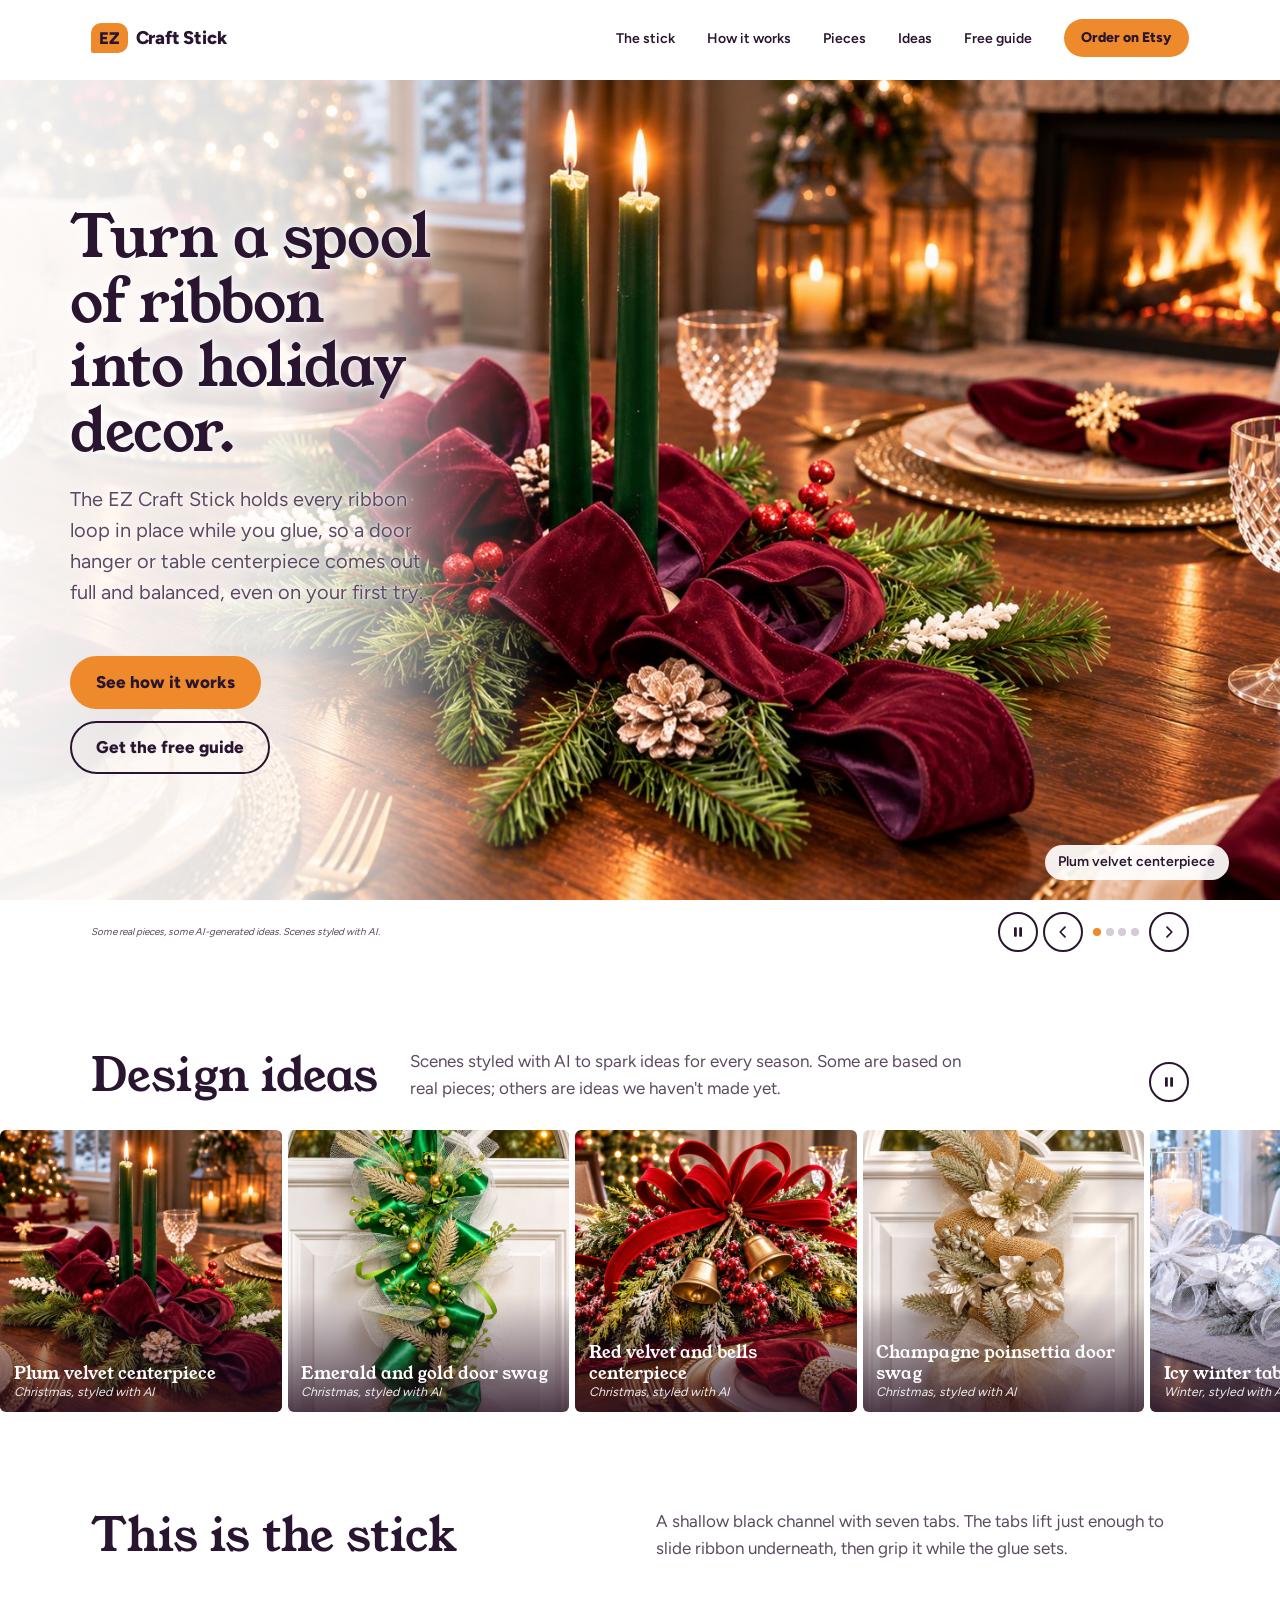
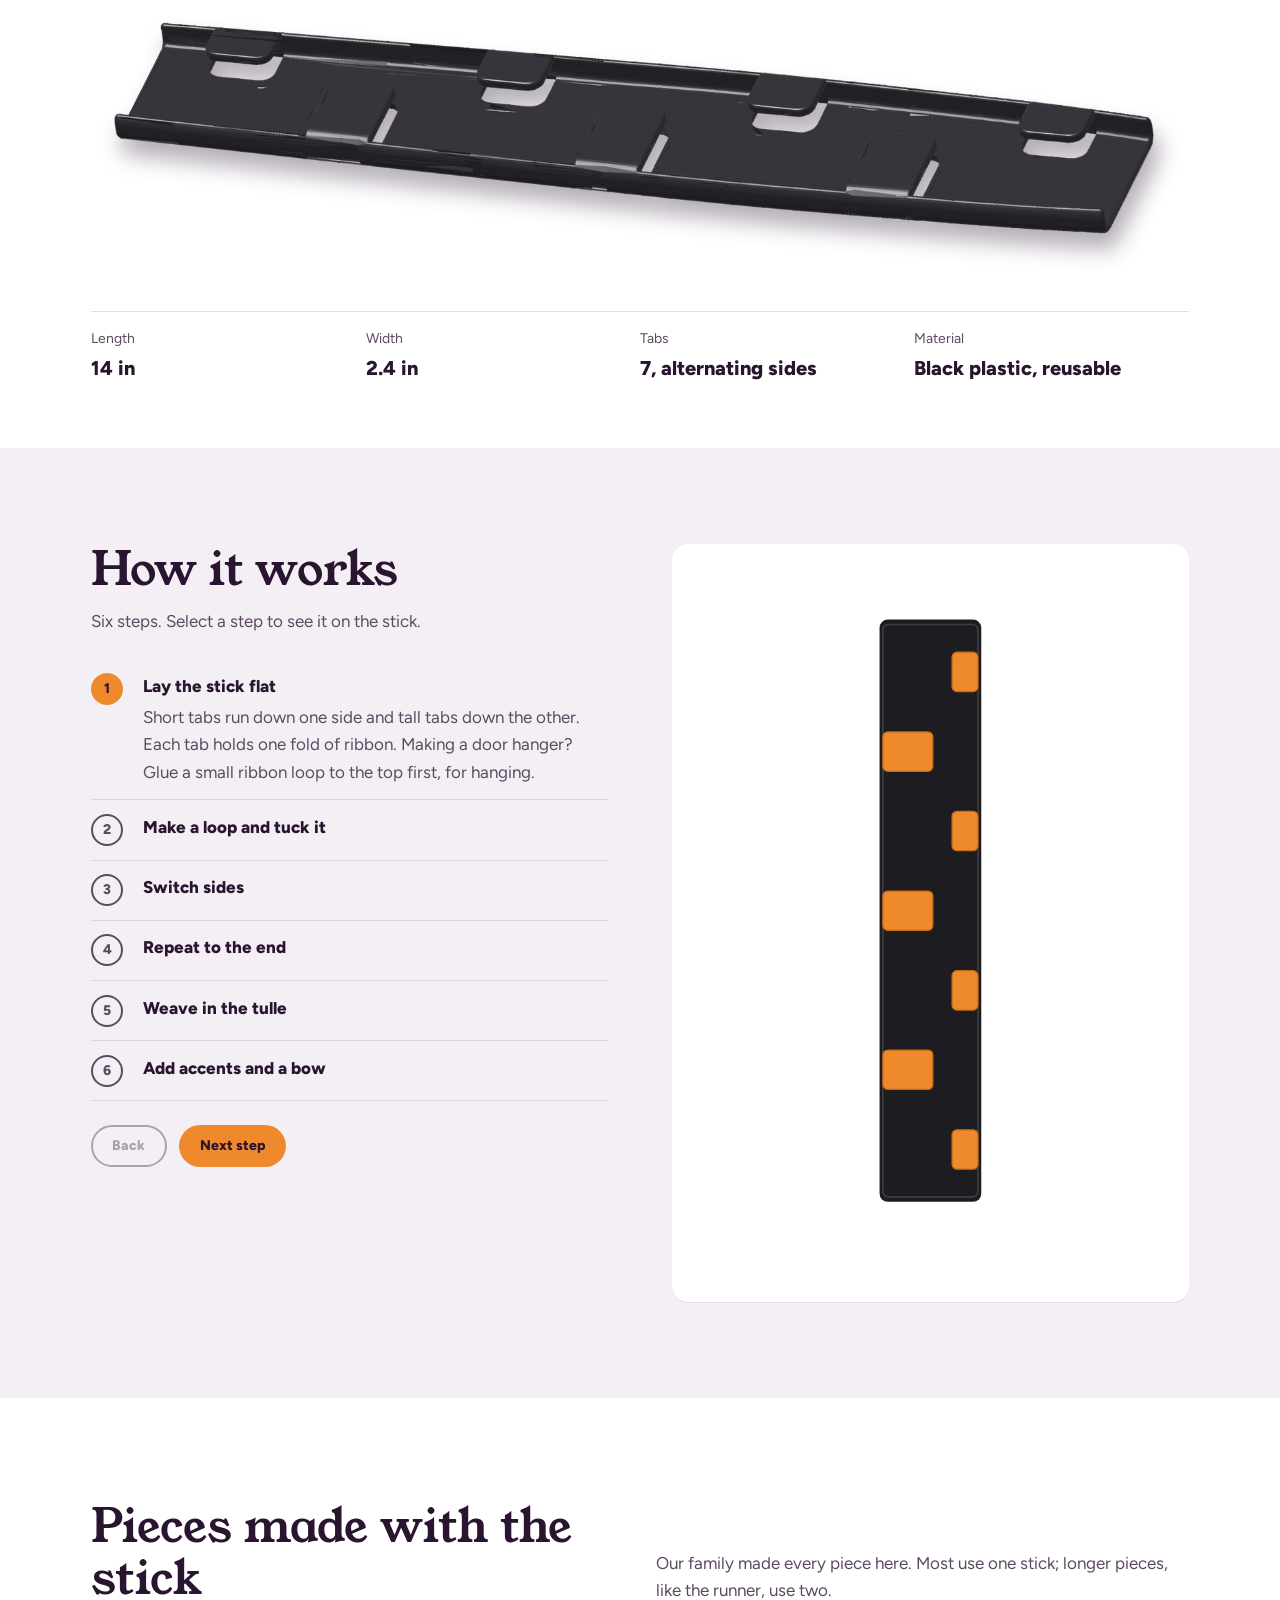
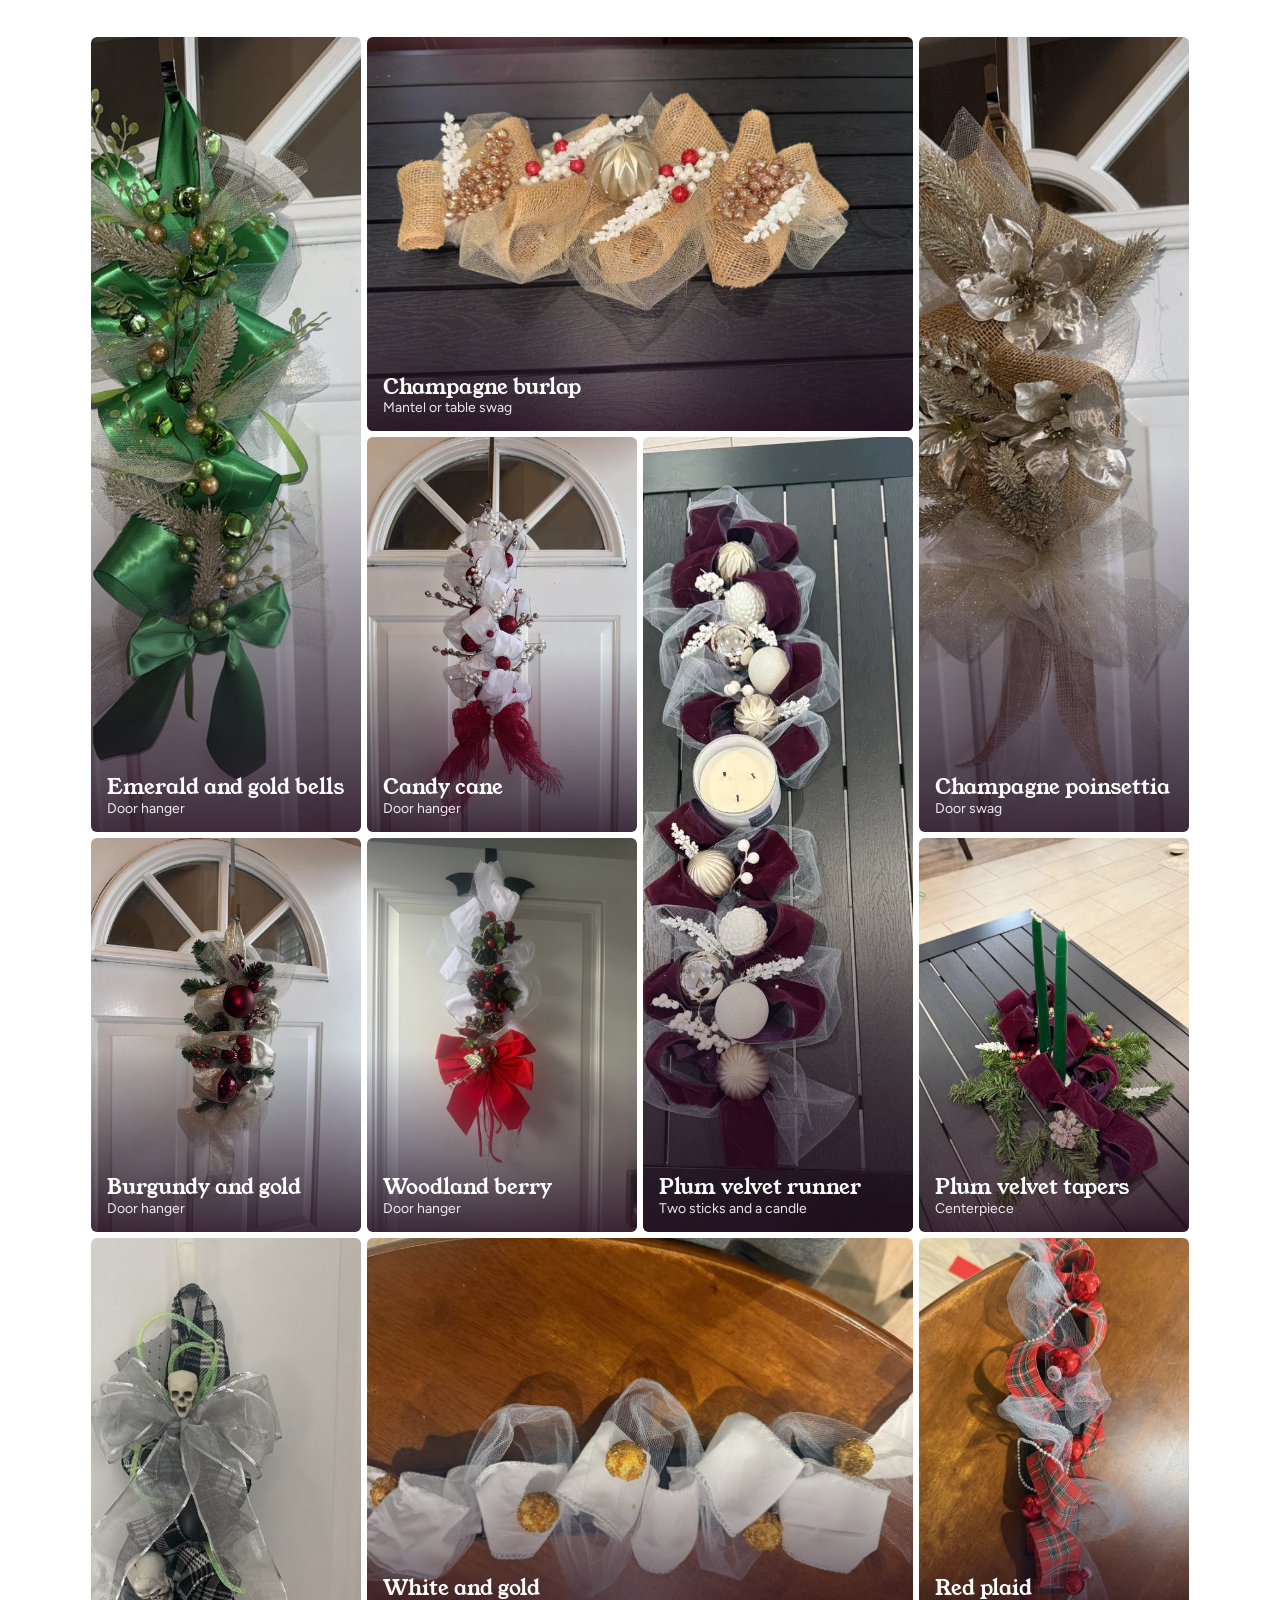
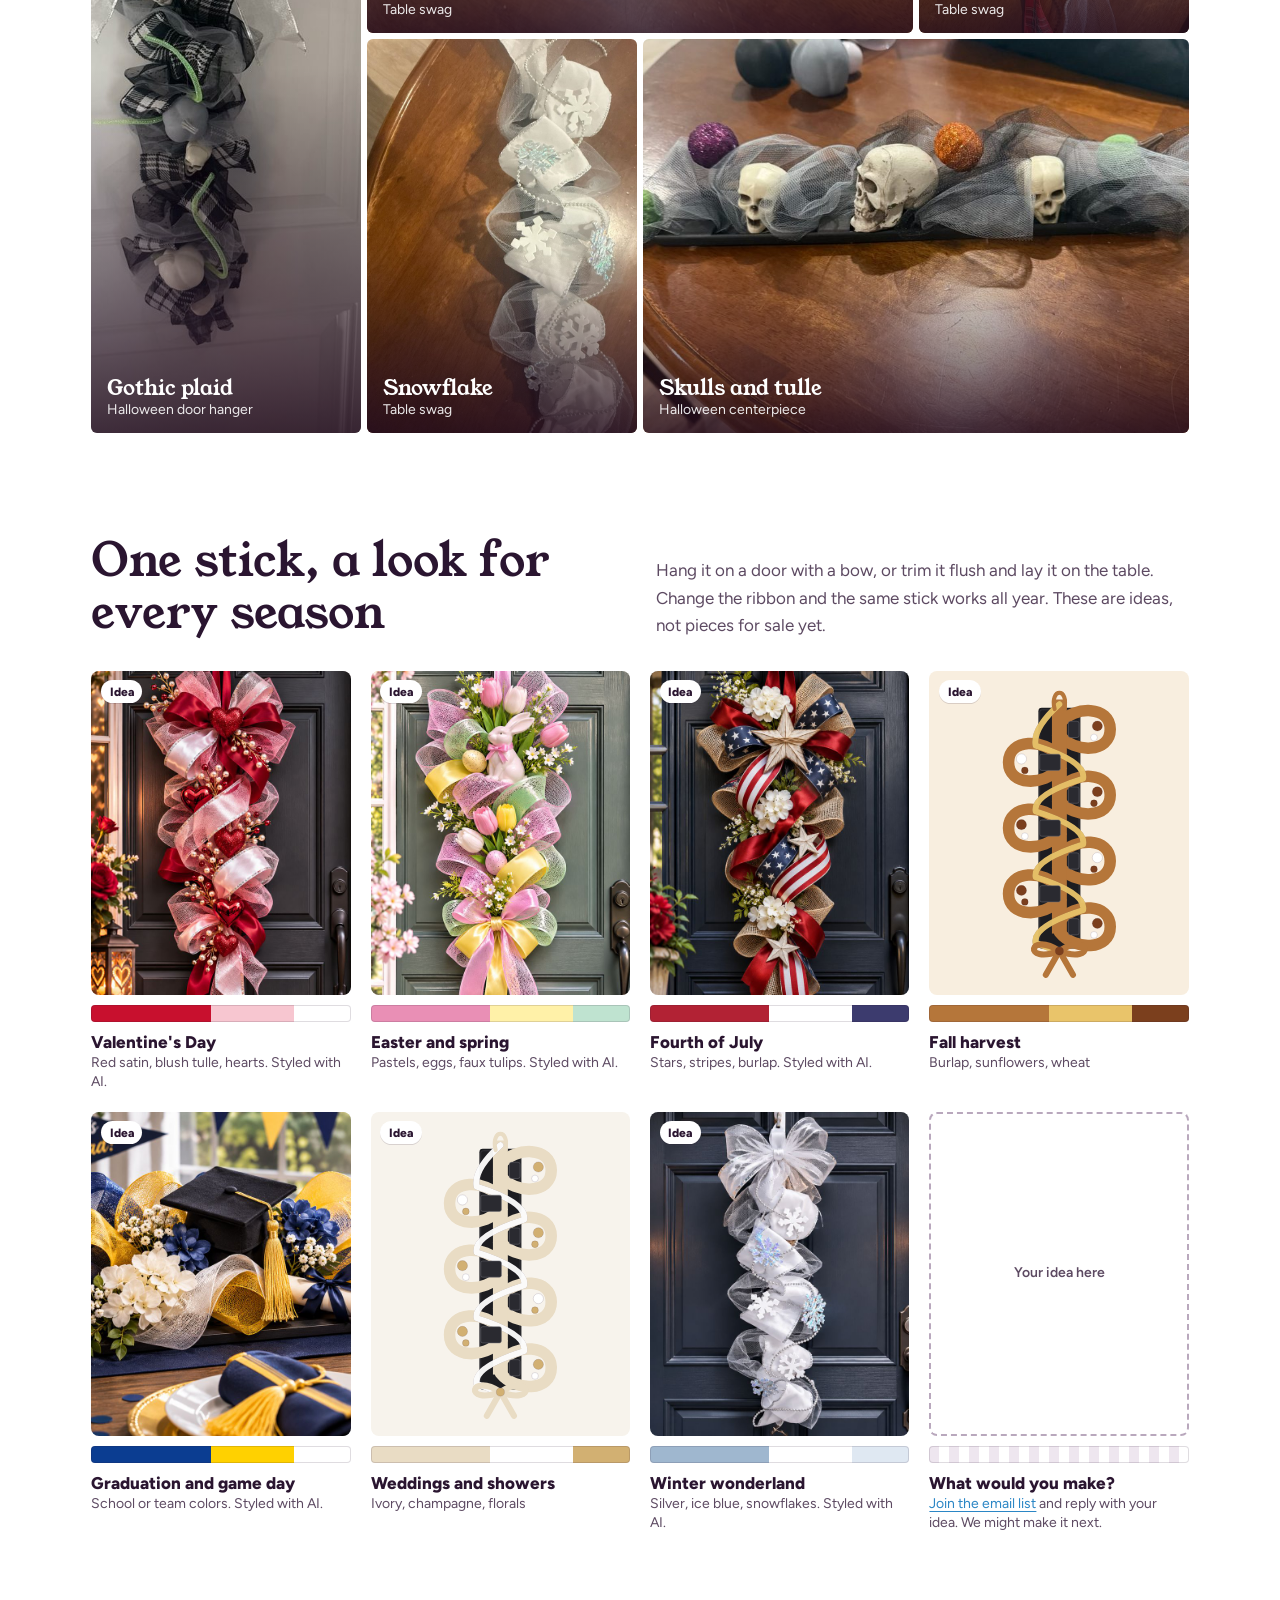
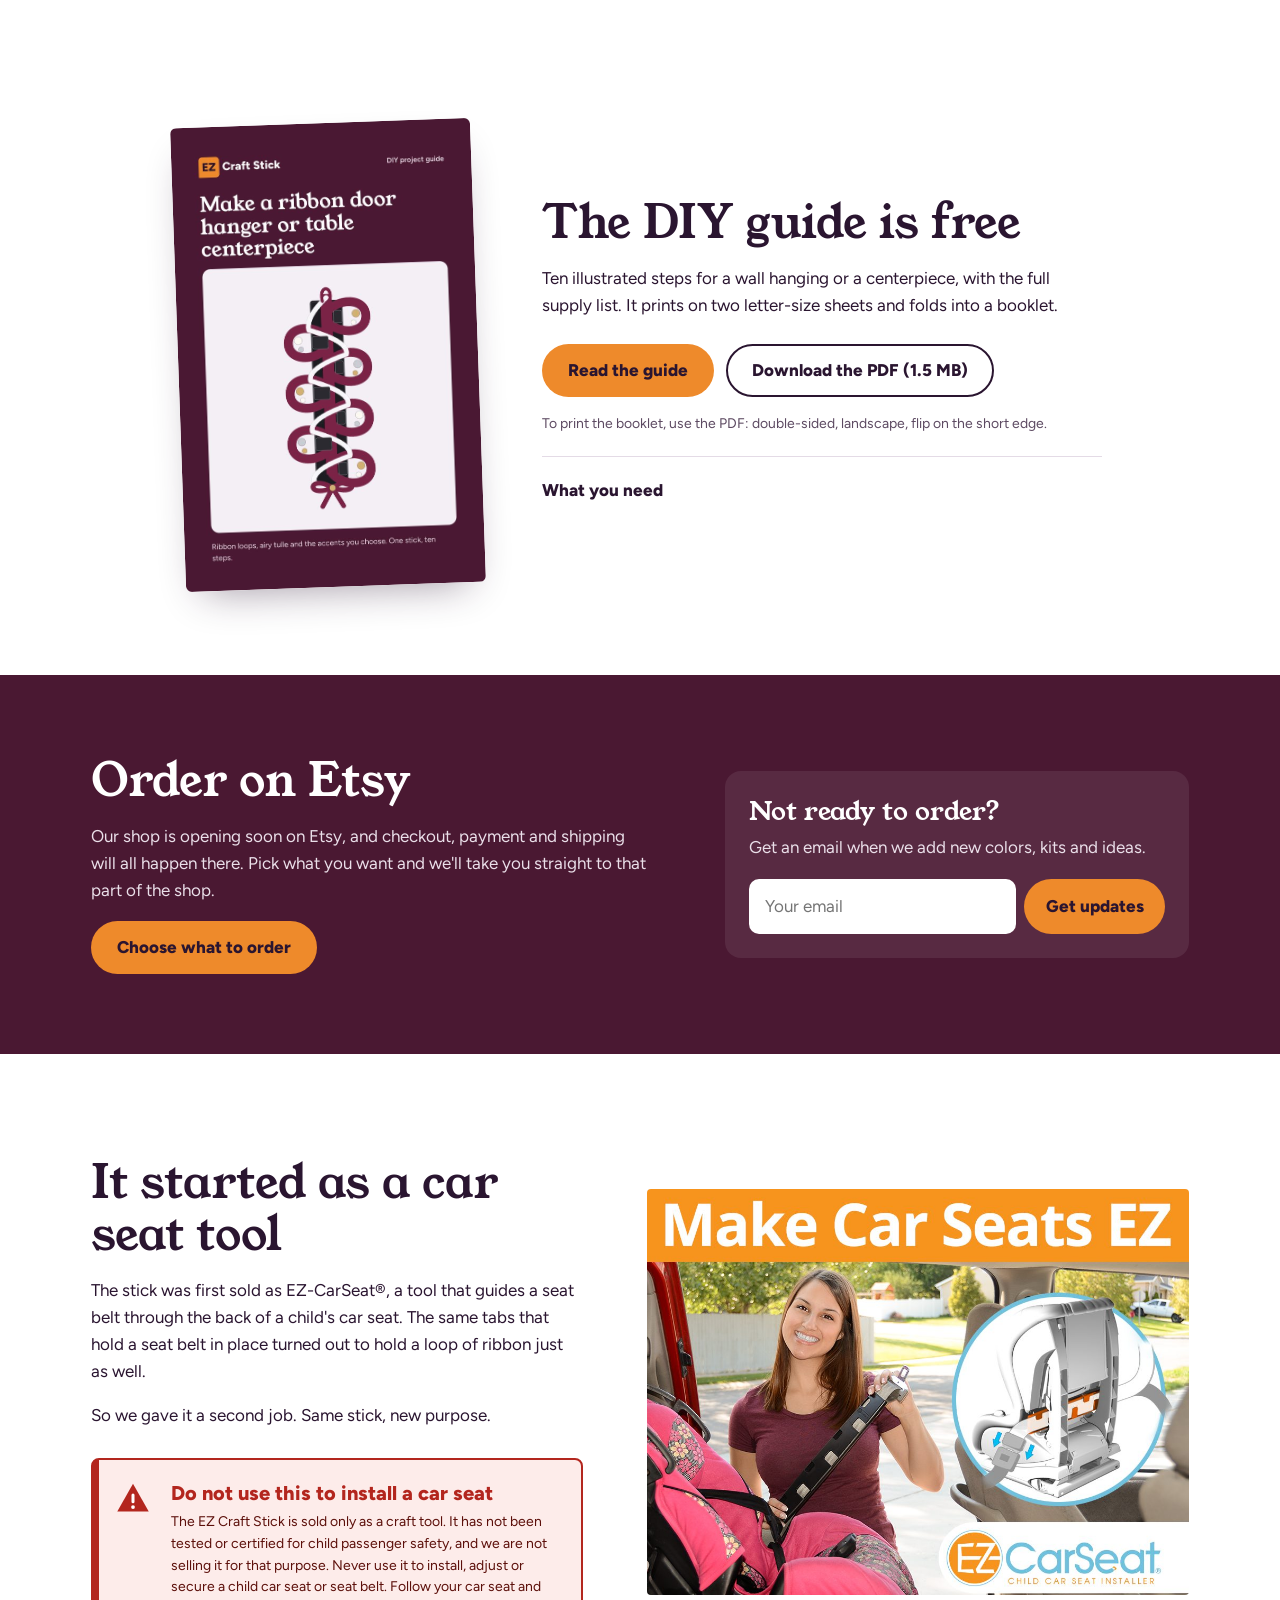
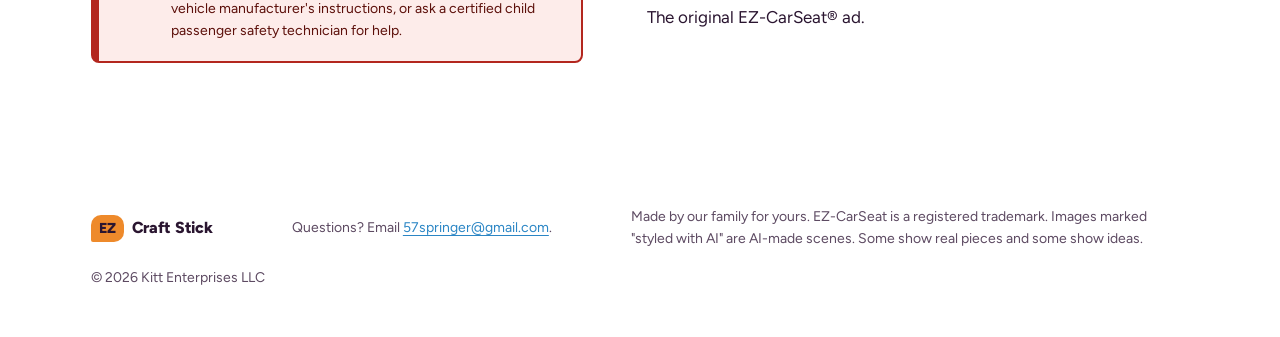
==== commit c6967a00: "Add contact email to footer; prepare sign-up form for Formspree Footer shows 57springer@gmail.com on" ====
--- a/index.html
+++ b/index.html
@@ -584,6 +584,7 @@
 
   <footer class="site-footer">
     <span class="wordmark wordmark--small"><span class="wordmark__ez">EZ</span><span class="wordmark__name">Craft Stick</span></span>
+    <p>Questions? Email <a href="mailto:57springer@gmail.com">57springer@gmail.com</a>.</p>
     <p>Made by our family for yours. EZ-CarSeat is a registered trademark. Images marked "styled with AI" are AI-made scenes. Some show real pieces and some show ideas.</p>
     <p>&copy; 2026 Kitt Enterprises LLC</p>
   </footer>
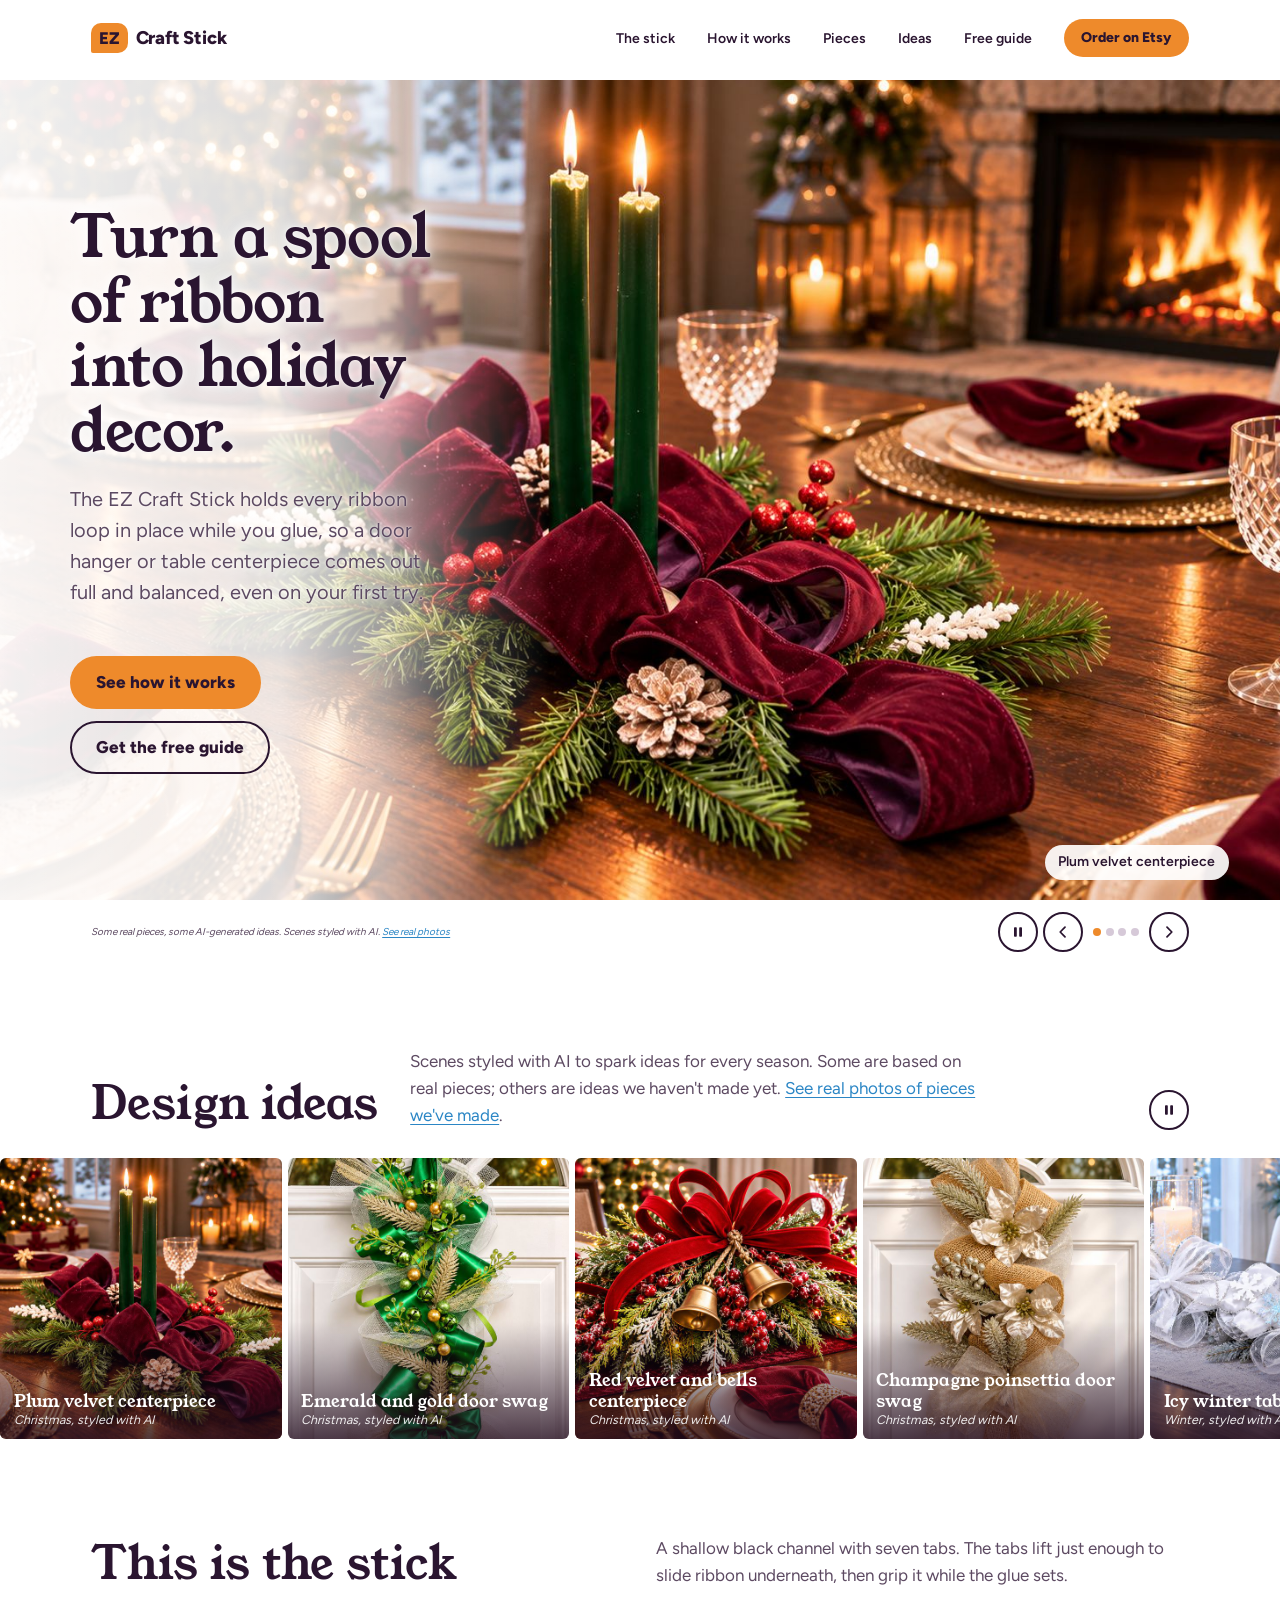
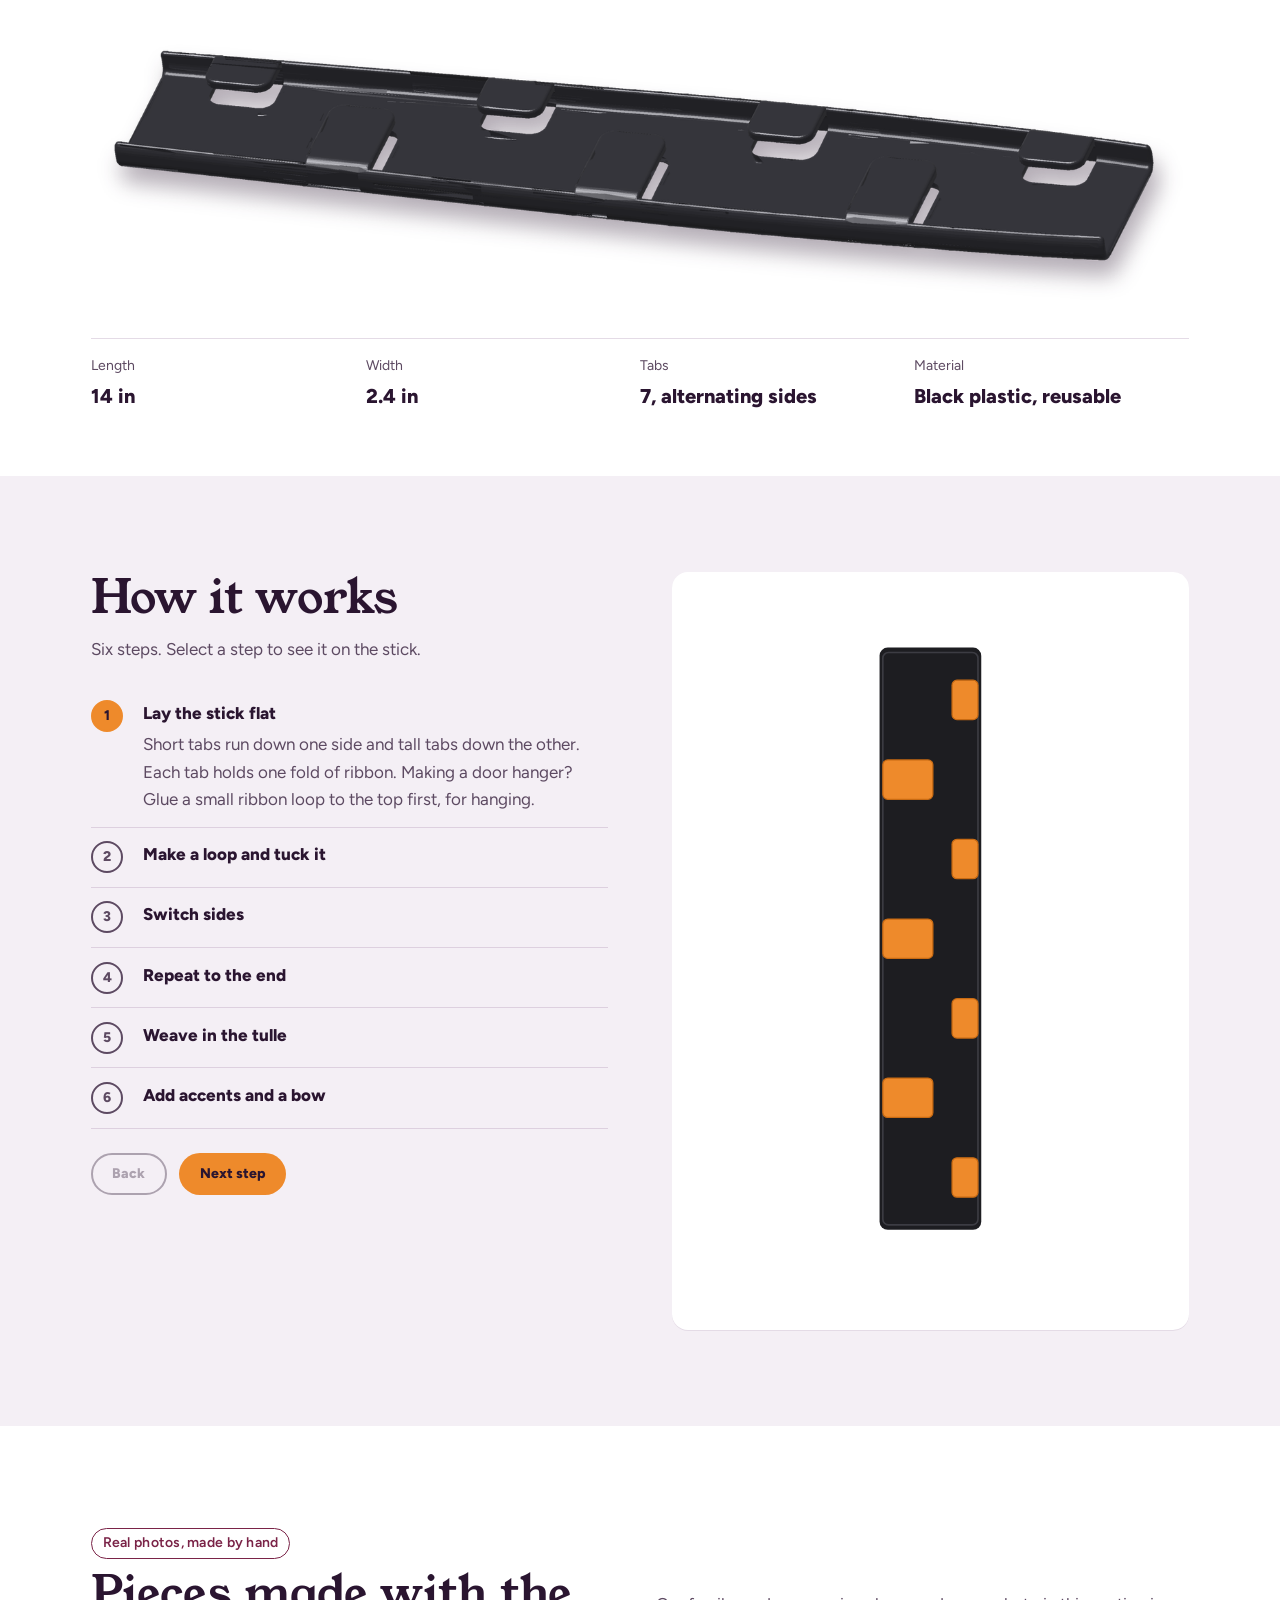
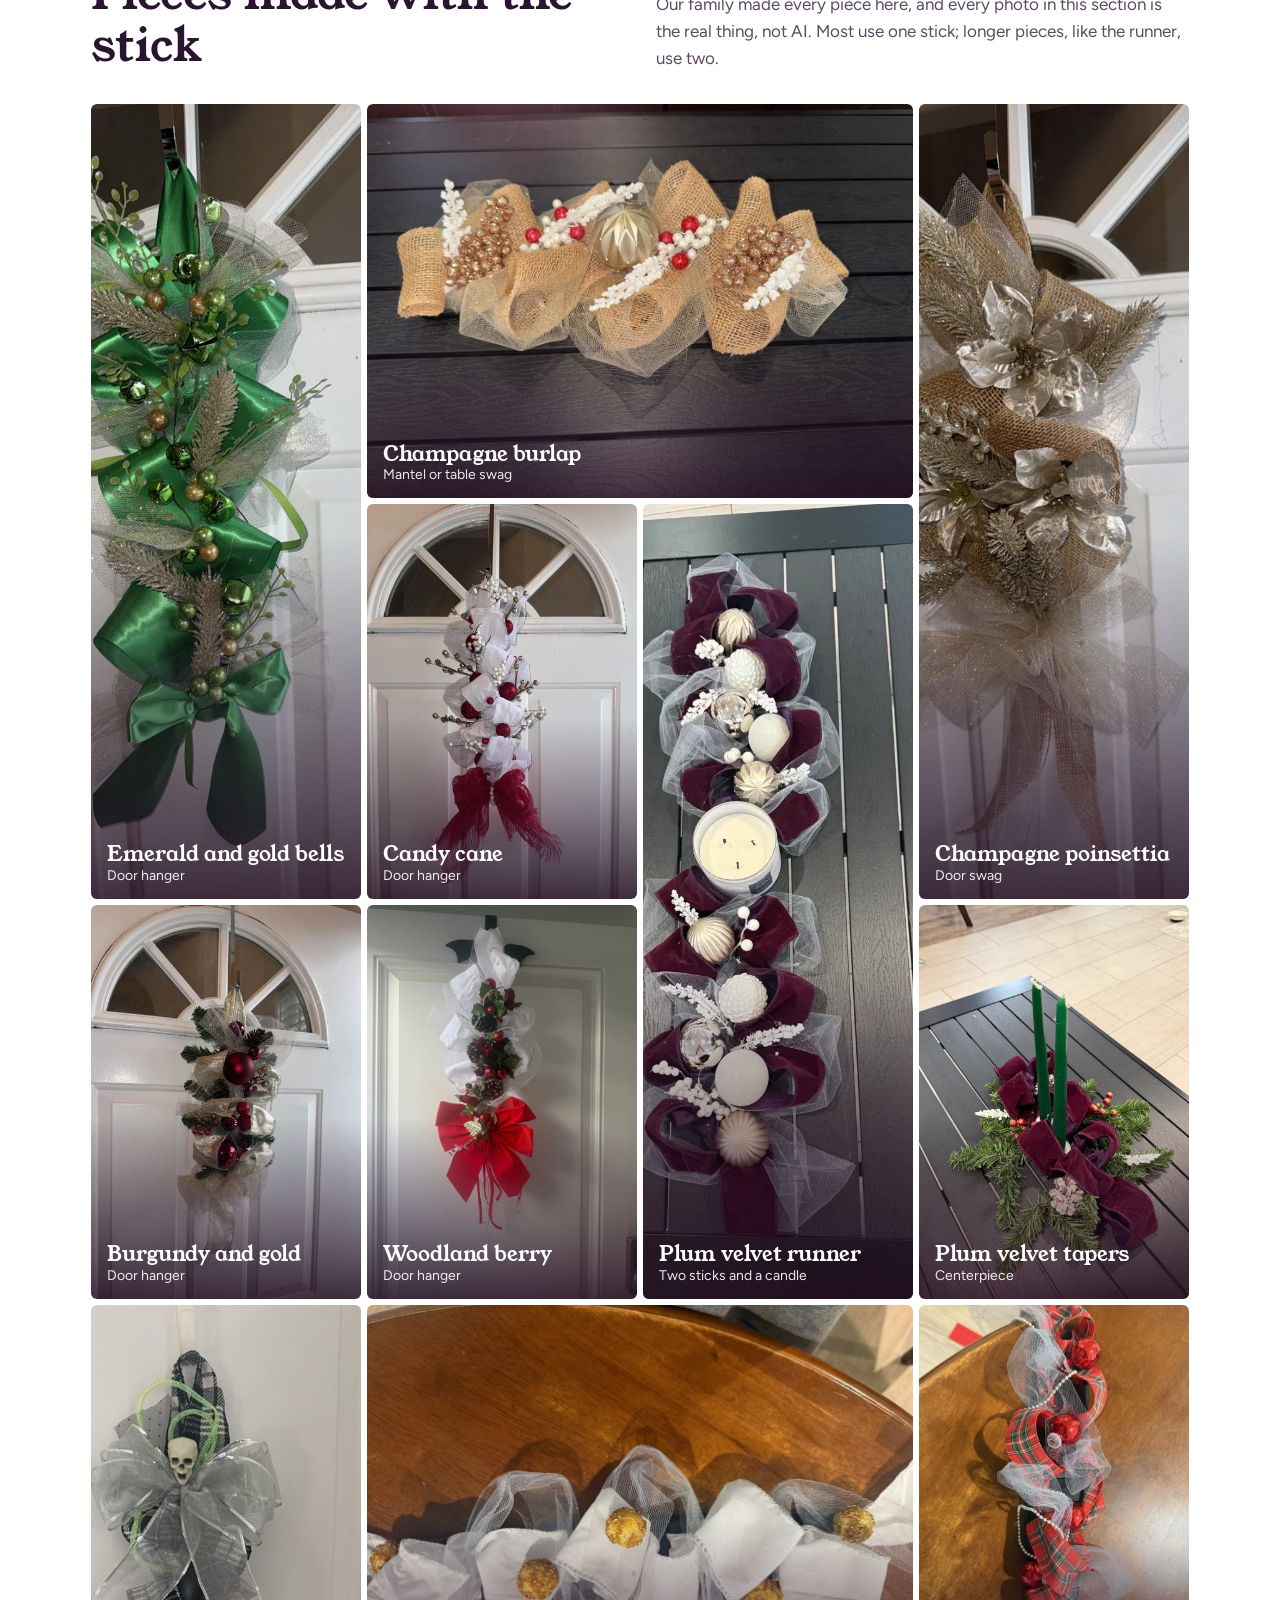
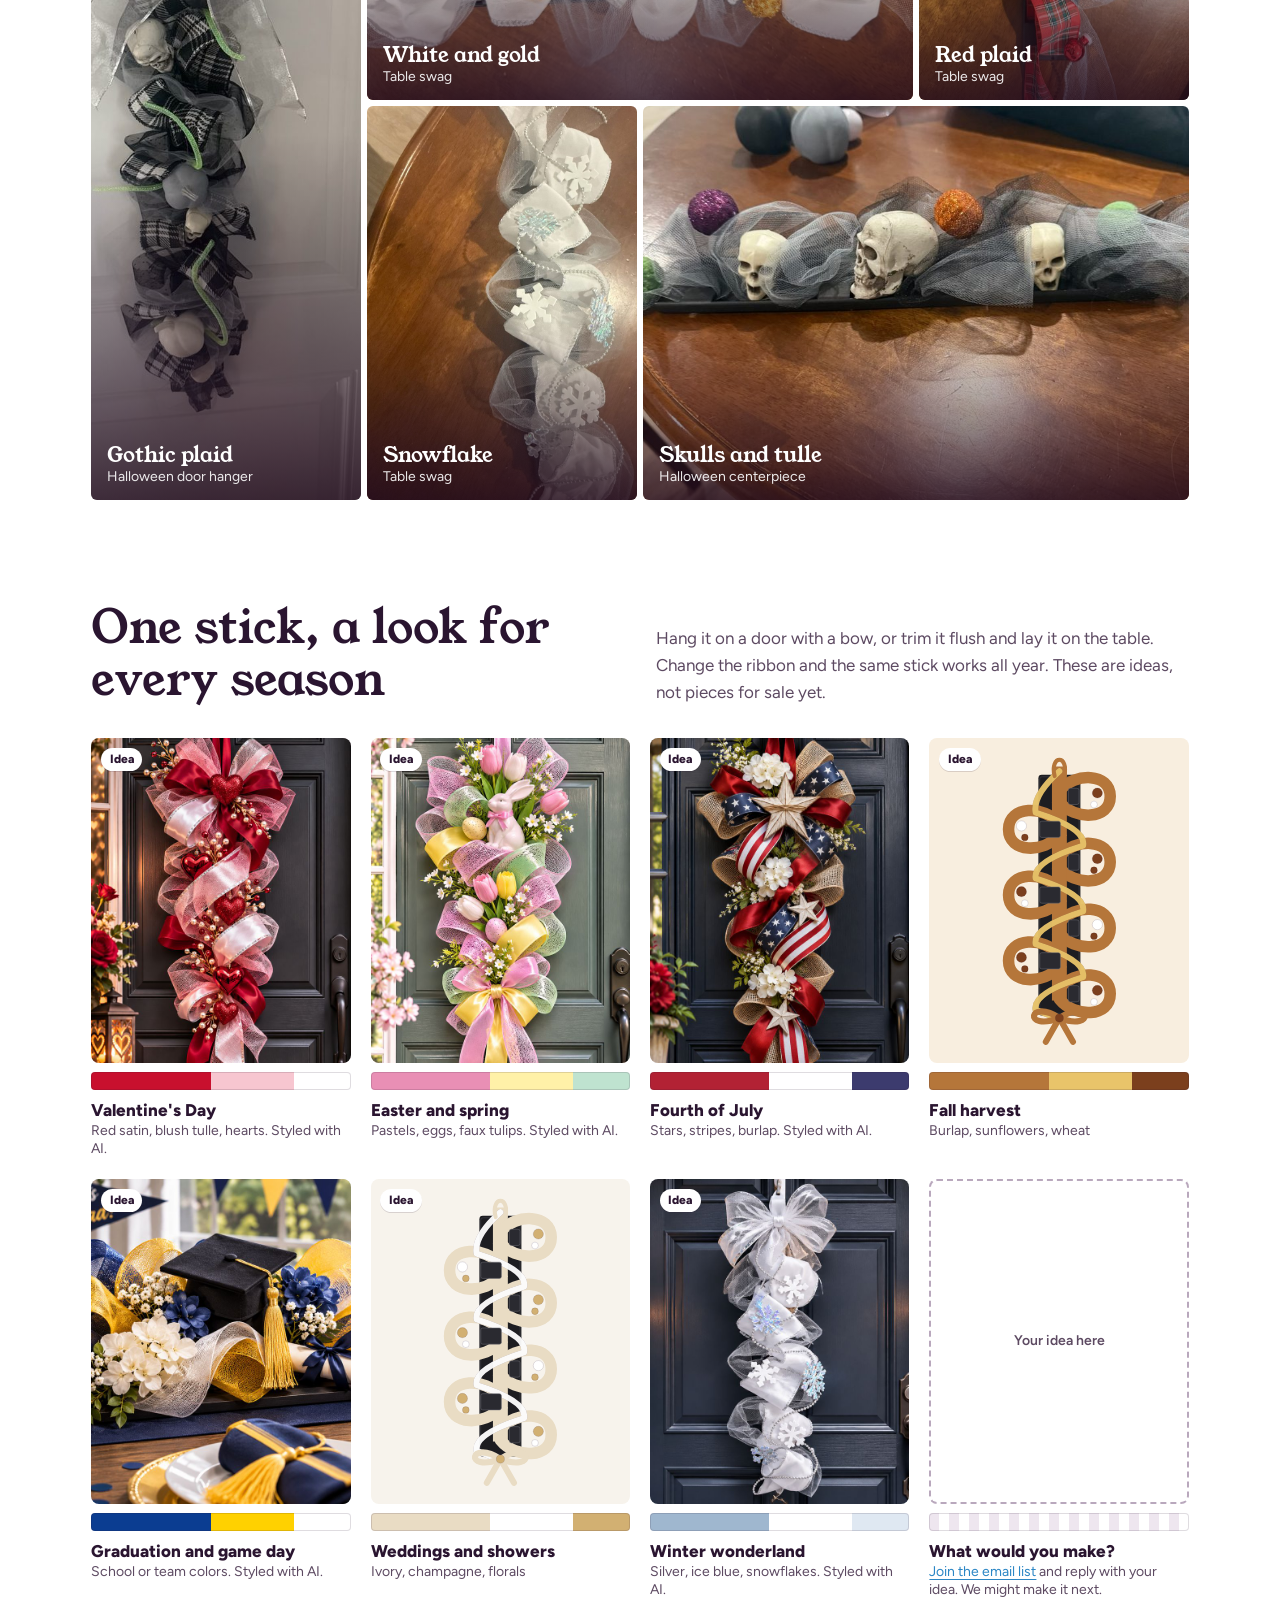
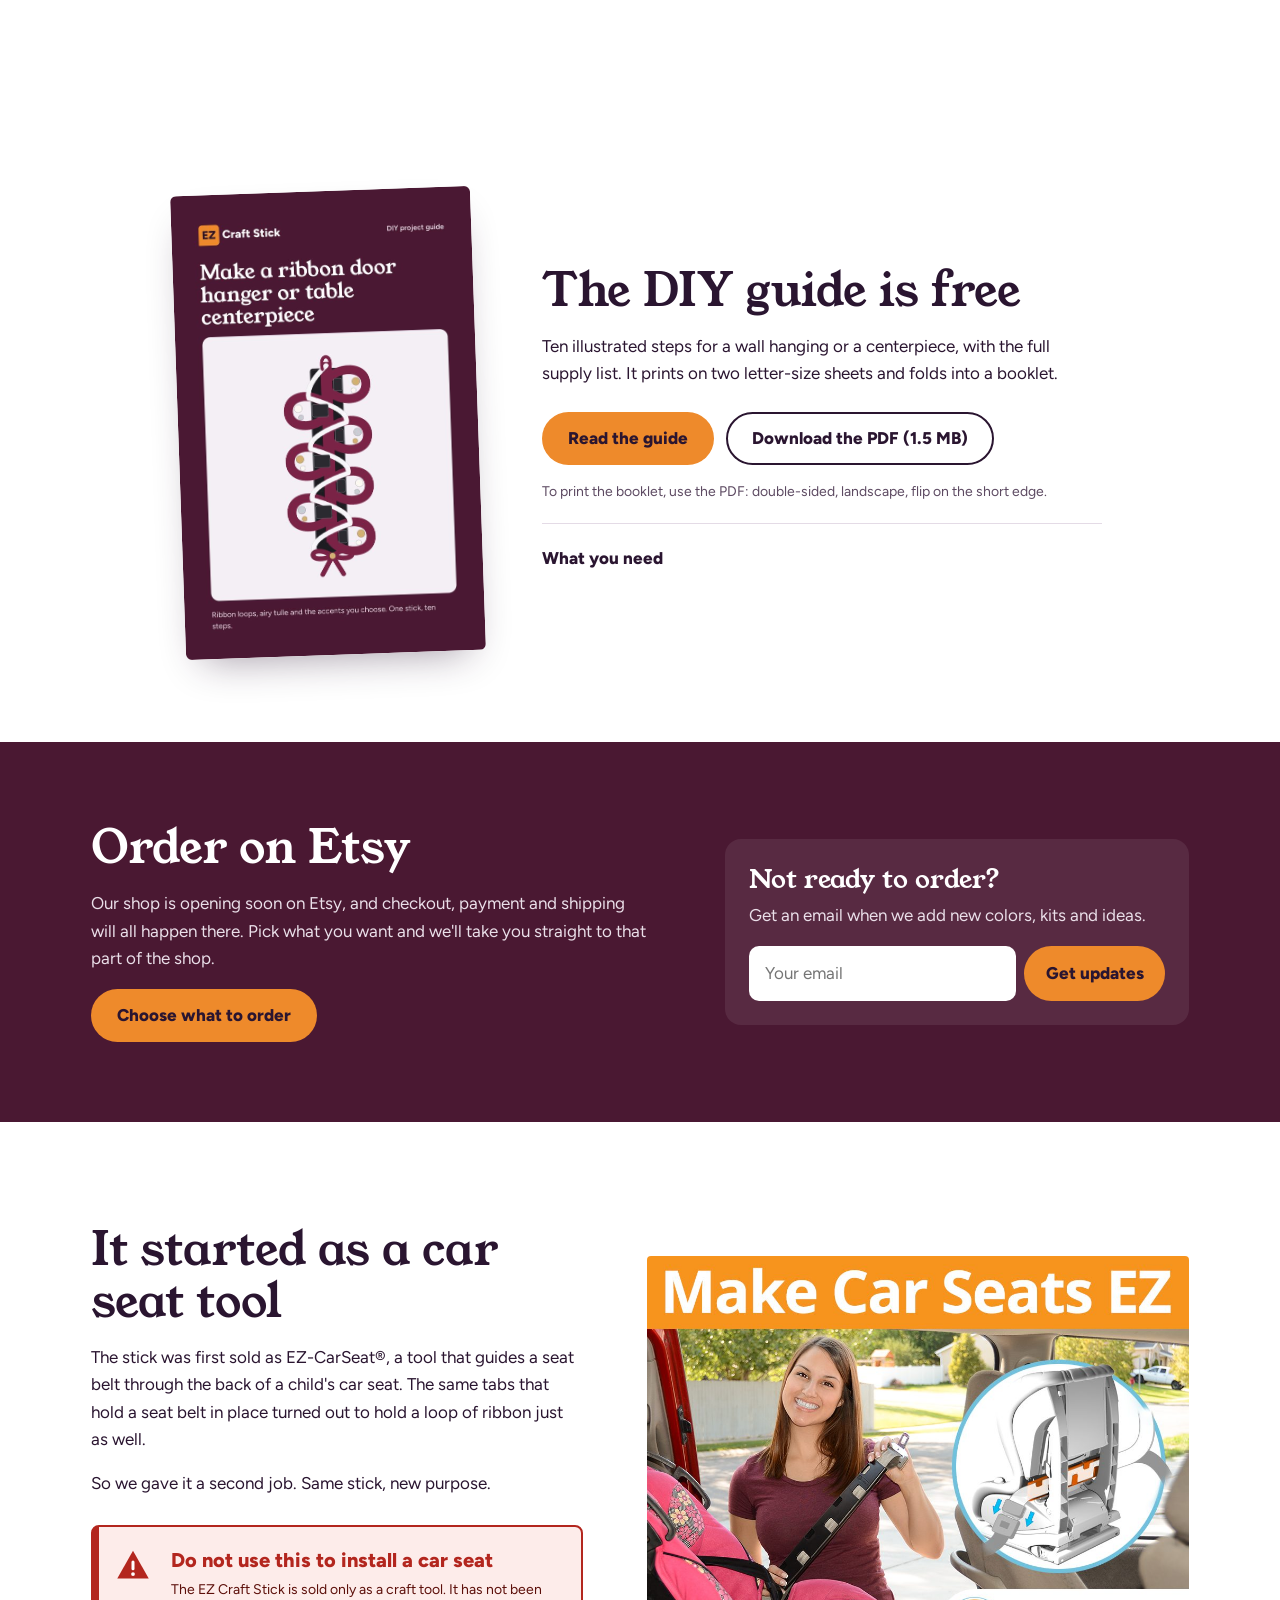
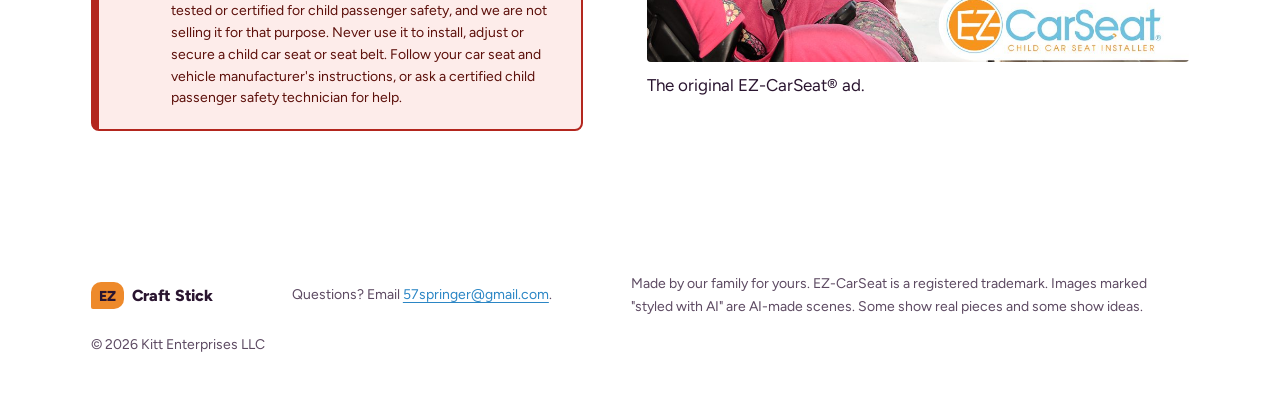
==== commit 23131276: "Label real pieces and tidy the Etsy link notes - Add a "Real photos, made by hand" label to the Piec" ====
--- a/index.html
+++ b/index.html
@@ -65,7 +65,7 @@
         </div>
       </div>
       <div class="hero__bar">
-        <p class="carousel__note">Some real pieces, some AI-generated ideas. Scenes styled with AI.</p>
+        <p class="carousel__note">Some real pieces, some AI-generated ideas. Scenes styled with AI. <a href="#pieces">See real photos</a></p>
         <div class="carousel__controls">
           <button type="button" class="carousel__btn" data-carousel="pause" aria-controls="hero-carousel" aria-label="Pause slideshow">
             <svg viewBox="0 0 20 20" aria-hidden="true"><rect class="i-pause" x="5" y="4" width="3.5" height="12" rx="1"/><rect class="i-pause" x="11.5" y="4" width="3.5" height="12" rx="1"/><path class="i-play" d="M6 4l10 6-10 6z"/></svg>
@@ -122,7 +122,7 @@
     <section class="design-ideas" aria-labelledby="design-ideas-title">
       <div class="design-ideas__head">
         <h2 id="design-ideas-title">Design ideas</h2>
-        <p>Scenes styled with AI to spark ideas for every season. Some are based on real pieces; others are ideas we haven't made yet.</p>
+        <p>Scenes styled with AI to spark ideas for every season. Some are based on real pieces; others are ideas we haven't made yet. <a href="#pieces">See real photos of pieces we've made</a>.</p>
         <button type="button" class="carousel__btn design-ideas__pause" aria-pressed="false" aria-label="Pause the design ideas gallery">
           <svg viewBox="0 0 20 20" aria-hidden="true"><rect class="i-pause" x="5" y="4" width="3.5" height="12" rx="1"/><rect class="i-pause" x="11.5" y="4" width="3.5" height="12" rx="1"/><path class="i-play" d="M6 4l10 6-10 6z"/></svg>
         </button>
@@ -317,8 +317,11 @@
     <!-- PIECES: real photos only, one photo per piece -->
     <section class="pieces" id="pieces" aria-labelledby="pieces-title">
       <div class="pieces__head">
-        <h2 id="pieces-title">Pieces made with the stick</h2>
-        <p>Our family made every piece here. Most use one stick; longer pieces, like the runner, use two.</p>
+        <div>
+          <p class="real-label">Real photos, made by hand</p>
+          <h2 id="pieces-title">Pieces made with the stick</h2>
+        </div>
+        <p>Our family made every piece here, and every photo in this section is the real thing, not AI. Most use one stick; longer pieces, like the runner, use two.</p>
       </div>
       <div class="mosaic">
         <figure class="tile tile--tall">
--- a/styles.css
+++ b/styles.css
@@ -321,6 +321,7 @@
 .pieces__head, .ideas__head { display: grid; grid-template-columns: 1fr 1fr; gap: 2rem; align-items: end; margin-bottom: 2rem; }
 .pieces__head h2, .ideas__head h2 { font-size: var(--step-3); }
 .pieces__head p, .ideas__head p { color: var(--ink-soft); margin: 0; }
+.pieces__head .real-label { display: inline-block; margin: 0 0 0.6rem; padding: 0.2rem 0.65rem; border: 1px solid var(--ribbon); border-radius: 999px; color: var(--ribbon); font-size: var(--step--1); font-weight: 600; letter-spacing: 0.02em; }
 .mosaic { container-type: inline-size; display: grid; grid-template-columns: repeat(4, 1fr); grid-auto-rows: calc((100cqw - 18px) / 4 * 1.25); grid-auto-flow: dense; gap: 6px; }
 .tile { position: relative; margin: 0; overflow: hidden; border-radius: 6px; background: var(--tulle); }
 .tile--wide { grid-column: span 2; }
